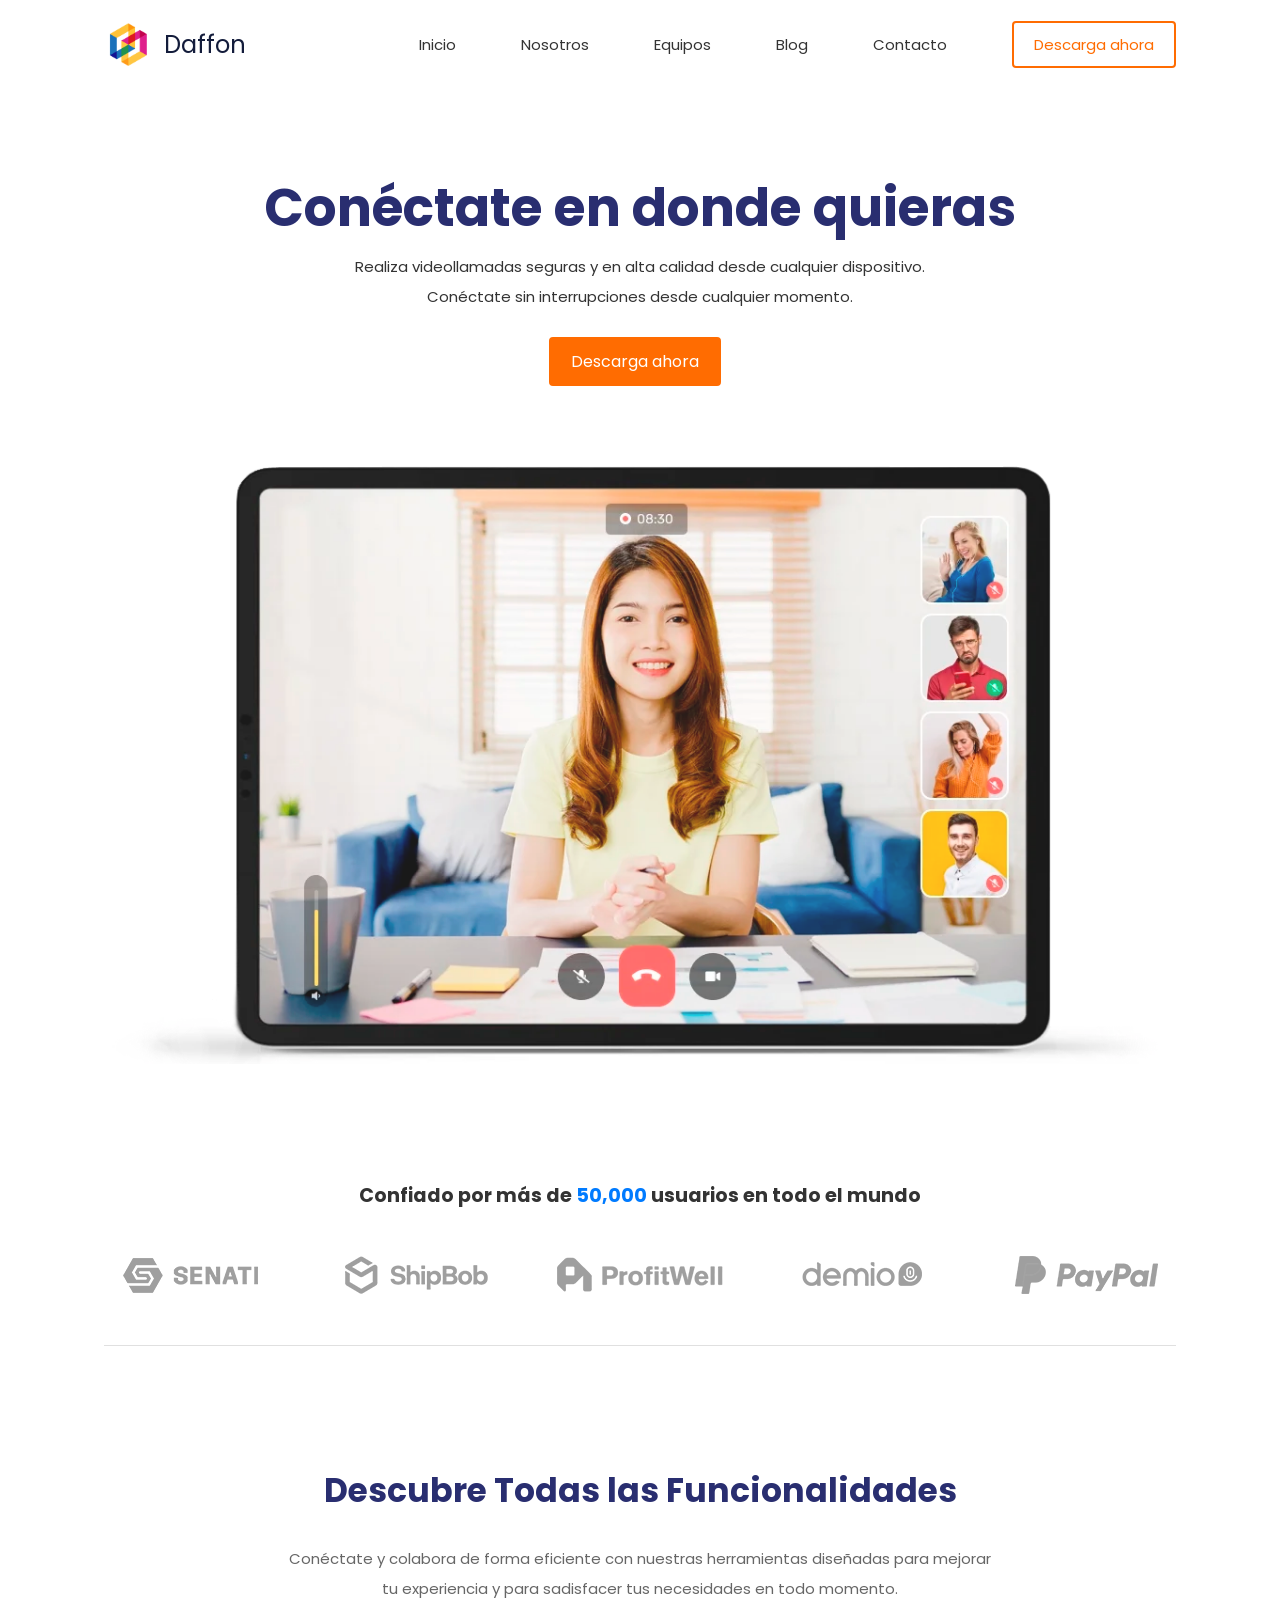
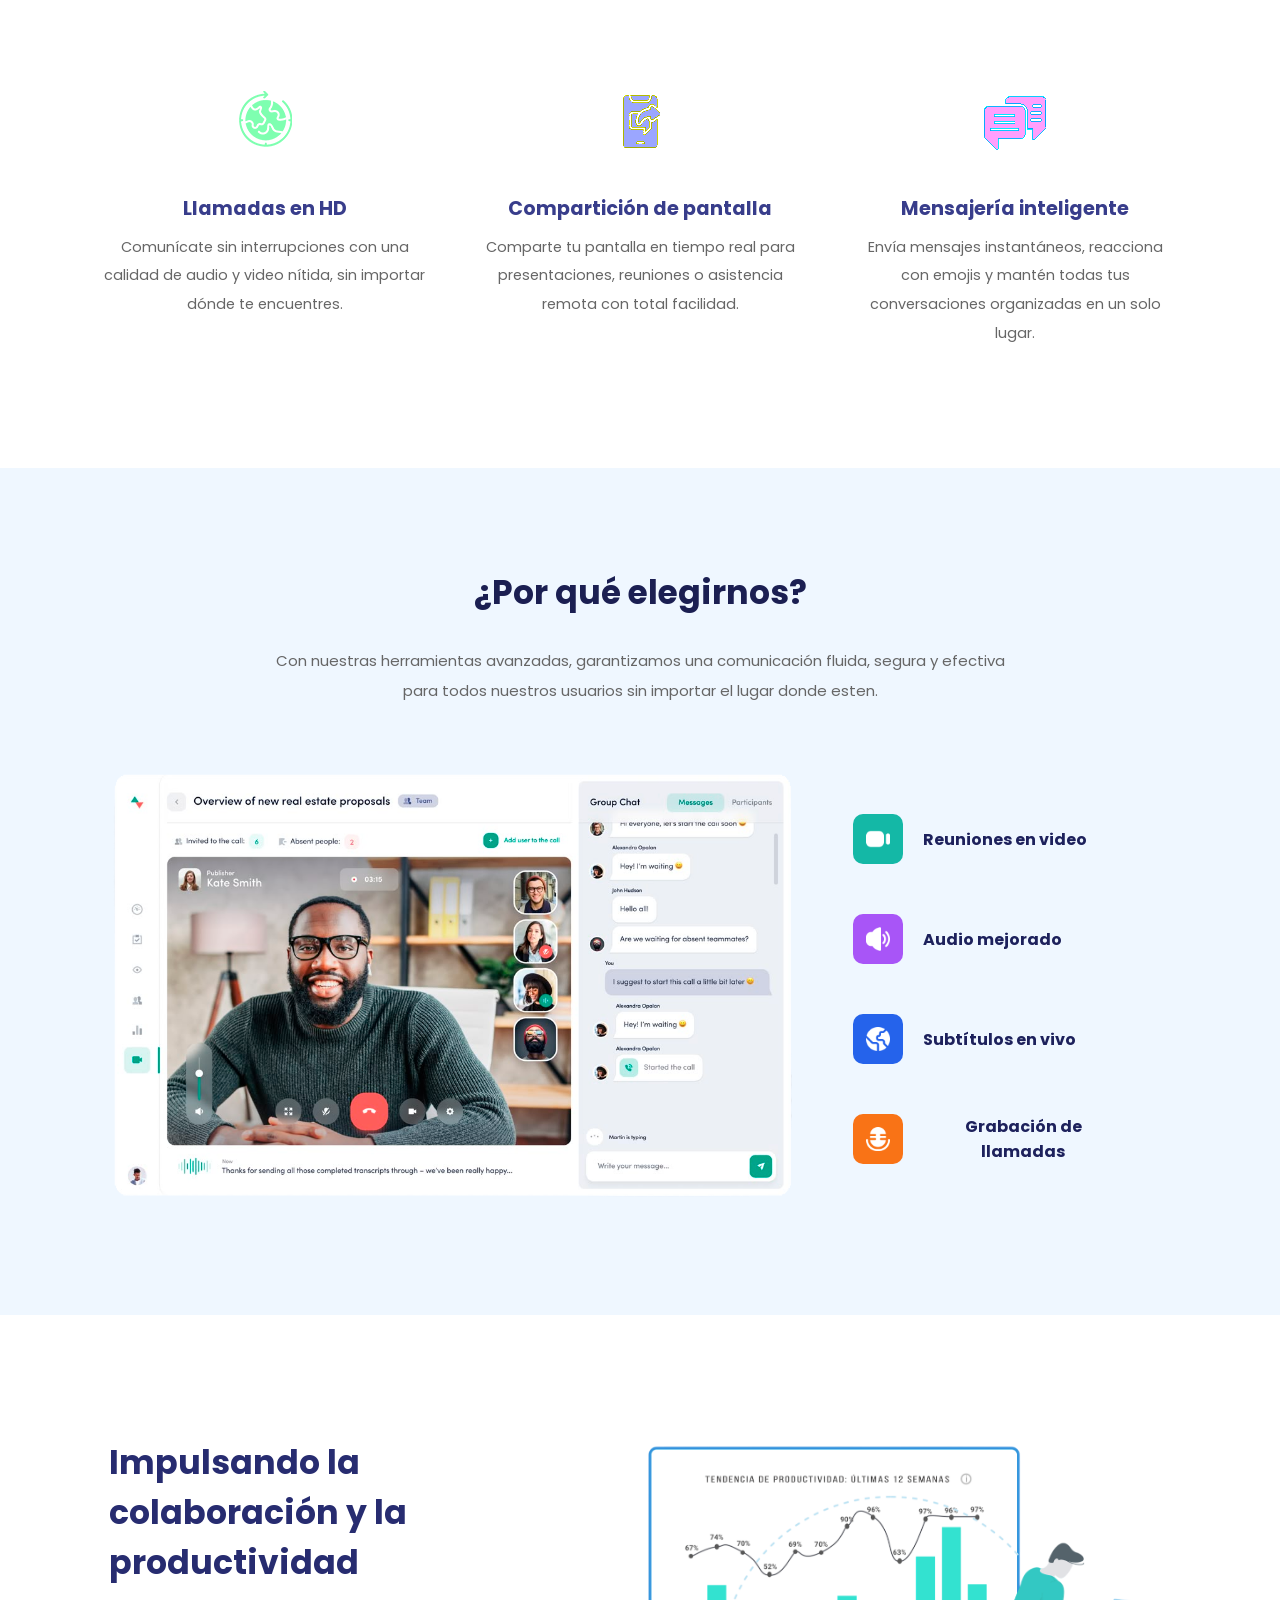
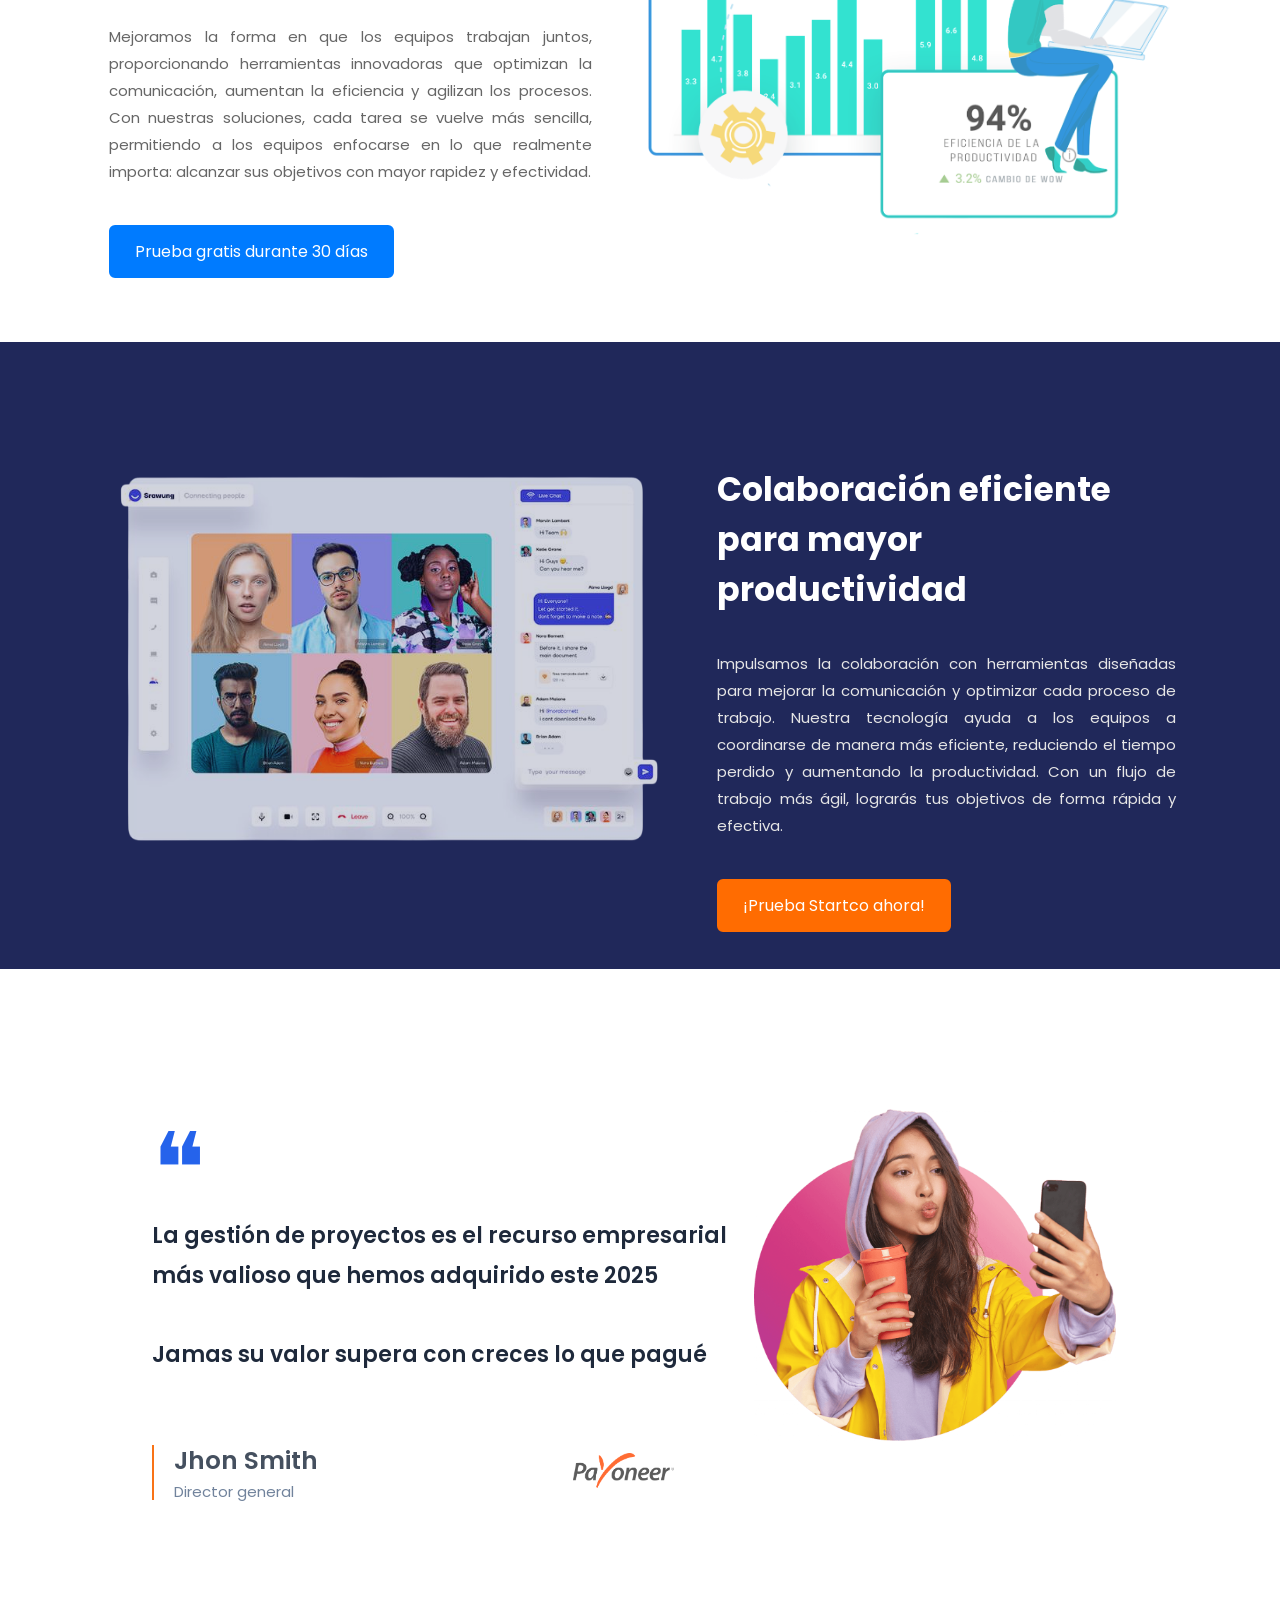
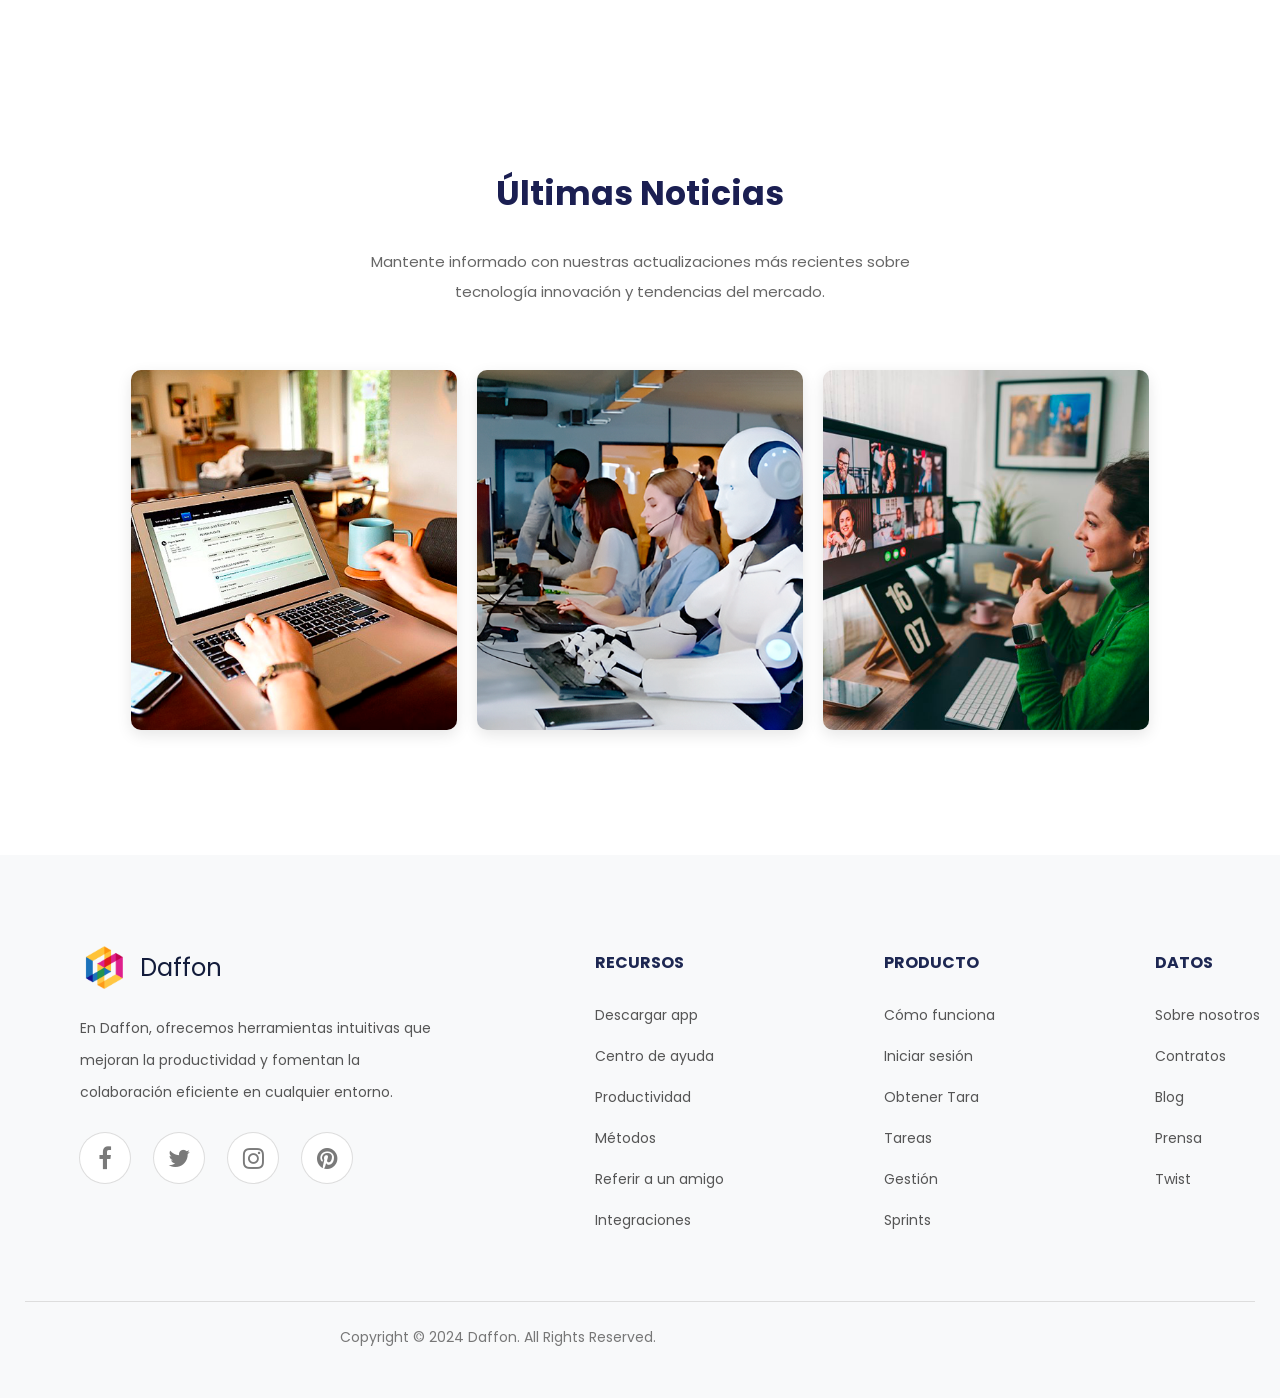
==== index.html @ cd5c3fad "feat(aos): Animacion ColaboracionYProductividad" ====
<!DOCTYPE html>
<html lang="es">
<head>
  <meta charset="UTF-8" />
  <meta name="viewport" content="width=device-width, initial-scale=1.0"/>
  <title>Daffon</title>
  <link rel="icon" type="image/png" href="img/logo.png">
  <link rel="stylesheet" href="css/style.css" />
  <link rel="preconnect" href="https://fonts.gstatic.com" />
  <link rel="stylesheet" href="https://unpkg.com/aos@2.3.1/dist/aos.css">
  <link href="https://fonts.googleapis.com/css2?family=Poppins:wght@300;400;600;700&display=swap" rel="stylesheet">
  <link rel="stylesheet" href="//netdna.bootstrapcdn.com/font-awesome/4.0.3/css/font-awesome.min.css">
</head>
<body>
  <header>
    <nav>
      <div class="logo" data-aos="zoom-in" data-aos-duration="1100" data-aos-delay="300">
        <img src="img/logo.png" alt="Logo" class="logo-img">
        Daffon
      </div>
      <div class="nav-container">
        <ul class="nav-links">
          <li data-aos="fade-up" data-aos-duration="1000" data-aos-delay="500"><a href="#">Inicio</a></li>
          <li data-aos="fade-up" data-aos-duration="1000" data-aos-delay="600"><a href="#">Nosotros</a></li>
          <li data-aos="fade-up" data-aos-duration="1000" data-aos-delay="700"><a href="#">Equipos</a></li>
          <li data-aos="fade-up" data-aos-duration="1000" data-aos-delay="800"><a href="#">Blog</a></li>
          <li data-aos="fade-up" data-aos-duration="1000" data-aos-delay="900"><a href="#">Contacto</a></li>
        </ul>
        <a href="#" class="btn-cta" data-aos="fade-left" data-aos-duration="1200" data-aos-delay="600">Descarga ahora</a>
      </div>
    </nav>
  </header>
  <section class="hero">
    <div class="hero-content">
      <h1 data-aos="fade-right" data-aos-duration="1200" data-aos-delay="1100">Conéctate en donde quieras</h1>
      <p data-aos="fade-left" data-aos-duration="1200" data-aos-delay="1200">
        Realiza videollamadas seguras y en alta calidad desde cualquier dispositivo. <br>
        Conéctate sin interrupciones desde cualquier momento.
      </p>
      <div class="hero-cta" data-aos="zoom-out" data-aos-duration="1200" data-aos-delay="1300">
        <a href="#" class="btn-primary">Descarga ahora</a>
      </div>
    </div>
    <div class="hero-image" data-aos="zoom-in" data-aos-duration="1200" data-aos-delay="1400">
      <img src="img/conferencia.png" alt="Ejemplo videoconferencia">
    </div>
    <div class="trusted-section">
      <p data-aos="fade-right" data-aos-duration="1200" data-aos-delay="100">Confiado por más de <span class="highlight">50,000</span> usuarios en todo el mundo</p>
      <div class="trusted-logos" data-aos="zoom-out" data-aos-duration="1200" data-aos-delay="300">
          <img src="img/parner4.png" alt="Senati">
          <img src="img/parner3.png" alt="ShipBob">
          <img src="img/parner1.png" alt="ProfitWell">
          <img src="img/parner2.png" alt="Demio">
          <img src="img/parner5.png" alt="PayPal">
      </div>
    </div>
  </section>
  <section class="features-section">
    <h2 data-aos="fade-down" data-aos-duration="1200" data-aos-delay="300">Descubre <strong>Todas las Funcionalidades</strong></h2>
    <p data-aos="fade-left" data-aos-duration="1200" data-aos-delay="500">Conéctate y colabora de forma eficiente con nuestras herramientas diseñadas para mejorar <br>
       tu experiencia y para sadisfacer tus necesidades en todo momento. 
    </p>
    <div class="features-container">
      <div class="feature" data-aos="zoom-out-right" data-aos-duration="1200" data-aos-delay="700">
        <img src="img/servicio3.png" alt="A">
        <h3>Llamadas en HD</h3>
        <p>Comunícate sin interrupciones con una calidad de audio y video nítida, sin importar dónde te encuentres.</p>
      </div>
      <div class="feature" data-aos="zoom-in" data-aos-duration="1200" data-aos-delay="700">
        <img src="img/servicio2.png" alt="B">
        <h3>Compartición de pantalla</h3>
        <p>Comparte tu pantalla en tiempo real para presentaciones, reuniones o asistencia remota con total facilidad.</p>
      </div>
      <div class="feature" data-aos="zoom-out-left" data-aos-duration="1200" data-aos-delay="700">
        <img src="img/servicio1.png" alt="C">
        <h3>Mensajería inteligente</h3>
        <p>Envía mensajes instantáneos, reacciona con emojis y mantén todas tus conversaciones organizadas en un solo lugar.</p>
      </div>
    </div>
  </section>
  <section class="why-choose-us10">
    <section class="why-choose-us1">
      <h2 data-aos="fade-down" data-aos-duration="1200" data-aos-delay="300">¿Por qué elegirnos?</h2>
      <p data-aos="fade-right" data-aos-duration="1200" data-aos-delay="400">Con nuestras herramientas avanzadas, garantizamos una comunicación fluida, segura y efectiva <br>
        para todos nuestros usuarios sin importar el lugar donde esten.
      </p>
      <div class="content1">
        <div class="features2">
          <div class="image-container1" data-aos="zoom-out-right" data-aos-duration="1200" data-aos-delay="500">
            <img src="img/fotito.png" alt="Videollamada en curso">
          </div>
        </div>
        <div class="features1">
          <div class="feature1" onclick="toggleFeature(this)" data-aos="fade-left" data-aos-duration="1200" data-aos-delay="600">
            <div class="titulo">
              <div class="icon1" style="background-color: #14b8a6;">
                <img src="img/video-camara-alt.png" alt="Reuniones en video">
              </div>
              <h3>Reuniones en video</h3>
            </div>
            <div class="parrafo">
              <p class="hidden">Realiza videollamadas en alta calidad con estabilidad y seguridad garantizadas.</p>
            </div>
          </div>
          <div class="feature1" onclick="toggleFeature(this)" data-aos="fade-left" data-aos-duration="1200" data-aos-delay="700">
            <div class="titulo">
              <div class="icon1" style="background-color: #a855f7;">
                <img src="img/volumen.png" alt="Reuniones en video">
              </div>
              <h3>Audio mejorado</h3>
            </div>
            <div class="parrafo">
              <p class="hidden">Disfruta de un sonido nítido y sin nada de interrupciones en todas tus llamadas.</p>
            </div>
          </div>
          <div class="feature1" onclick="toggleFeature(this)" data-aos="fade-left" data-aos-duration="1200" data-aos-delay="800">
            <div class="titulo">
              <div class="icon1" style="background-color: #2563eb;">
                <img src="img/mundo.png" alt="Reuniones en video">
              </div>
              <h3>Subtítulos en vivo</h3>
            </div>
            <div class="parrafo">
              <p class="hidden">Sigue cada conversación con transcripción automática en tiempo real.</p>
            </div>
          </div>
          <div class="feature1" onclick="toggleFeature(this)" data-aos="fade-left" data-aos-duration="1200" data-aos-delay="900">
            <div class="titulo">
              <div class="icon1" style="background-color: #f97316;">
                <img src="img/microfono.png" alt="Reuniones en video">
              </div>
              <h3>Grabación de llamadas</h3>
            </div>
            <div class="parrafo">
              <p class="hidden">Guarda y revisa tus reuniones cuando lo necesites, con acceso seguro.</p>
            </div>
          </div>
        </div>
      </div>
    </section>
  </section>
  <section class="productivity-section2">
    <div class="text-content2">
        <h2 data-aos="fade-down" data-aos-duration="1200" data-aos-delay="300">Impulsando la colaboración y la productividad</h2>
        <p data-aos="fade-right" data-aos-duration="1200" data-aos-delay="450">
          Mejoramos la forma en que los equipos trabajan juntos, proporcionando herramientas innovadoras que optimizan la comunicación, aumentan la eficiencia y agilizan los procesos. Con nuestras soluciones, cada tarea se vuelve más sencilla, permitiendo a los equipos enfocarse en lo que realmente importa: alcanzar sus objetivos con mayor rapidez y efectividad.
        </p>
        <button class="cta-button2" data-aos="zoom-in" data-aos-duration="1200" data-aos-delay="600">Prueba gratis durante 30 días</button>
    </div>
    <div class="image-content2" data-aos="zoom-out-left" data-aos-duration="1200" data-aos-delay="750">
        <img src="img/estadisticas.png" alt="Productivity Growth Chart">
    </div>
  </section>
  <section class="productivity-section30">
    <section class="productivity-section3">
      <div class="image-content3">
        <img src="img/equipo.png" alt="Productivity Growth Chart">
      </div>

      <div class="text-content3">
          <h2>Colaboración eficiente para mayor productividad</h2>
          <p>
            Impulsamos la colaboración con herramientas diseñadas para mejorar la comunicación y optimizar cada proceso de trabajo. Nuestra tecnología ayuda a los equipos a coordinarse de manera más eficiente, reduciendo el tiempo perdido y aumentando la productividad. Con un flujo de trabajo más ágil, lograrás tus objetivos de forma rápida y efectiva.
          </p>
          <button class="cta-button3"> ¡Prueba Startco ahora! </button>
      </div>
    </section>
  </section>
  <section class="testimonial">
    <div class="testimonial-content">
        <div class="quote">
            <span class="quote-icon">❝</span>
            <p>
              La gestión de proyectos es el recurso empresarial más valioso que hemos adquirido este 2025 <br> <br>
              Jamas su valor supera con creces lo que pagué
            </p>
        </div>
        <div class="testimonial-info">
            <div class="author">
                <h4>Jhon Smith</h4>
                <p>Director general</p>
            </div>
            <div class="company-logo">
                <img src="img/payoneer.png" alt="Payoneer Logo">
            </div>
        </div>
    </div>
    <div class="testimonial-image">
        <div class="image-container4">
            <img src="img/camara.png" alt="Testimonial">
        </div>
    </div>
  </section>
  <section class="news-section">
    <h2 class="news-title">Últimas Noticias</h2>
    <p class="news-description">
        Mantente informado con nuestras actualizaciones más recientes sobre <br>
        tecnología innovación y tendencias del mercado.
    </p>

    <div class="news-container">
        <div class="news-card">
            <img src="img/carta1.png" alt="Noticia 1" class="news-image">
            <div class="news-content">
                <h3>Actualización en la Experiencia de Página de Google</h3>
                <div class="news-meta">
                    <img src="img/perfil2.png" alt="Usuario" class="news-icon">
                    <span class="news-author">Cody Fisher</span>
                    <img src="img/calendario.png" alt="Usuario" class="news-icon2">
                    <span class="news-date">30/08/21</span>
                </div>
                <p>Este es el primer generador de texto en Internet. Utiliza un diccionario de más de 200 palabras en latín...</p>
                <a href="#" class="news-link">Leer más <span>→</span></a>
            </div>
        </div>

        <div class="news-card">
            <img src="img/carta2.png" alt="Noticia 2" class="news-image">
            <div class="news-content">
                <h3>Inteligencia Artificial es el Futuro del Trabajo</h3>
                <div class="news-meta">
                    <img src="img/perfil3.png" alt="Usuario" class="news-icon">
                    <span class="news-author">Ana Torres</span>
                    <img src="img/calendario.png" alt="Usuario" class="news-icon2">
                    <span class="news-date">12/09/21</span>
                </div>
                <p>Descubre cómo la IA está transformando los procesos laborales, optimizando tareas y aumentando la productividad...</p>
                <a href="#" class="news-link">Leer más <span>→</span></a>
            </div>
        </div>

        <div class="news-card">
            <img src="img/carta3.png" alt="Noticia 3" class="news-image">
            <div class="news-content">
                <h3>El Auge del Trabajo Remoto en pleno año 2025</h3>
                <div class="news-meta">
                    <img src="img/perfil1.png" alt="Usuario" class="news-icon">
                    <span class="news-author">Luis Méndez</span>
                    <img src="img/calendario.png" alt="Usuario" class="news-icon2">
                    <span class="news-date">05/10/21</span>
                </div>
                <p>El teletrabajo ha cambiado la forma en que las empresas operan. Conoce los retos y beneficios de esta nueva era digital...</p>
                <a href="#" class="news-link">Leer más <span>→</span></a>
            </div>
        </div>
    </div>
  </section>
  <footer class="footer">
      <div class="footer-container">
          <div class="footer-brand">
              <div class="footer-logo">
                  <img src="img/logo.png" alt="Logo Icono">
                  <span>Daffon</span>
              </div>
              <p>En Daffon, ofrecemos herramientas intuitivas que mejoran la productividad y fomentan la colaboración eficiente en cualquier entorno.</p>
              <div class="footer-socials">
                <ul class="icon-effect icon-effect-1a">
                  <li><a href="#" class="icon"><i class="fa fa-facebook"></i></a></li>
                  <li><a href="#" class="icon"><i class="fa fa-twitter"></i></a></li>
                  <li><a href="#" class="icon"><i class="fa fa-instagram"></i></a></li>
                  <li><a href="#" class="icon"><i class="fa fa-pinterest"></i></a></li>
                </ul>  
              </div>
          </div>
          <div class="footer-links">
              <div class="footer-column">
                  <h3>RECURSOS</h3>
                  <a href="#">Descargar app</a>
                  <a href="#">Centro de ayuda</a>
                  <a href="#">Productividad</a>
                  <a href="#">Métodos</a>
                  <a href="#">Referir a un amigo</a>
                  <a href="#">Integraciones</a>
              </div>
              <div class="footer-column">
                  <h3>PRODUCTO</h3>
                  <a href="#">Cómo funciona</a>
                  <a href="#">Iniciar sesión</a>
                  <a href="#">Obtener Tara</a>
                  <a href="#">Tareas</a>
                  <a href="#">Gestión</a>
                  <a href="#">Sprints</a>
              </div>
              <div class="footer-column">
                  <h3>DATOS</h3>
                  <a href="#">Sobre nosotros</a>
                  <a href="#">Contratos</a>
                  <a href="#">Blog</a>
                  <a href="#">Prensa</a>
                  <a href="#">Twist</a>
              </div>
          </div>
      </div>
      <hr class="footer-divider">
      <p class="footer-copyright">Copyright © 2024 Daffon. All Rights Reserved.</p>
  </footer>
  <script>
    document.addEventListener("DOMContentLoaded", function () {
        const features = document.querySelectorAll(".feature1");

        features.forEach(feature => {
            feature.addEventListener("click", function () {
                toggleFeature(this, features);
            });
        });
    });

    function toggleFeature(element, allFeatures) {
        let isActive = element.classList.contains("active");

        // Cierra todas las demás características antes de abrir una nueva
        allFeatures.forEach(f => f.classList.remove("active"));

        if (!isActive) {
            element.classList.add("active");
        }
    }
  </script>
  <script src="https://unpkg.com/aos@2.3.1/dist/aos.js"></script>
  <script>
    AOS.init();
  </script>
</body>
</html>
---- css/style.css ----
* {
    margin: 0;
    padding: 0;
    box-sizing: border-box;
    font-family: 'Poppins', sans-serif; 
  }
  body {
    color: #333;
    background-color: #fff;
  }
  header {
    background-color: #ffffff;
    padding: 20px 40px;
    max-width: 1300px; 
    width: 90%; 
    margin: 0 auto;
  }
  nav {
    display: flex;
    align-items: center;
    justify-content: space-between;
  }
  .nav-container {
    display: flex;
    align-items: center;
    gap: 55px; 
  }
  .logo {
    display: flex;
    align-items: center; 
    gap: 10px;
    font-size: 1.5rem;
    color: #131c3b; 
  }
  .logo-img {
      width: 50px; 
      height: auto; 
  }
  .nav-links {
    list-style: none;
    display: flex;
    gap: 55px;
    font-size: 15px;
  }
  .nav-links li a {
    text-decoration: none;
    color: #333;
    transition: color 0.3s ease;
  }
  .nav-links li a:hover {
    color: #007bff;
  }
  .btn-cta {
    font-size: 15px;
    padding: 10px 20px;
    text-decoration: none;
    border-radius: 4px;
    background-color: #fff;
    color: #ff6c01;
    border: 2px solid #ff6c01;
    transition: background-color 0.3s ease;
  }
  .btn-cta:hover {
    background-color: #ff6c01;
    color: #fff;
  }
  .hero {
    flex-direction: column;
    align-items: center;

    display: flex;
    text-align: center;
    justify-content: space-between;
    padding: 60px 40px;
    max-width: 1300px; 
    width: 90%; 
    margin: 0 auto;

    gap: 80px;
  }
  .hero-content {
    max-width: 100%;
    padding-top: 20px;
  }
  .hero-content h1 {
    font-size: 52px;
    margin-bottom: 20px;
    color: #292e70;
  }
  .hero-content p {
    font-size: 15px;
    margin-bottom: 20px;
    line-height: 2;
    margin-top: -15px;
  }
  .hero-cta .btn-primary {
    display: inline-block;
    padding: 10px 20px;
    border-radius: 4px;
    text-decoration: none;
    margin-right: 10px;
    font-size: 16px;
    transition: background-color 0.3s ease;
  }
  .btn-primary {
    background-color: #ff6c01;
    color: #fff;
    border: 2px solid #ff6c01;
    margin-top: 5px;
  }
  .btn-primary:hover {
    background-color: #ffffff;
    color: #ff6c01;
  }
  .hero-image img {
    max-width: 100%;
    height: auto;
    border-radius: 8px;
    opacity: 0.9;
    transition: transform 0.2s ease, opacity 0.3s ease;
  }
  .hero-image img:hover{
    transform: scale(1.005);
    opacity: 1;
  }
  .trusted-section {
    width: 100%;
    text-align: center;
    margin-top: 30px;
    padding-bottom: 20px; 
    border-bottom: 1px solid #e0e0e0; 
  }
  .trusted-section p {
      font-size: 1.2rem;
      font-weight: bold;
      color: #333;
  }
  .trusted-section .highlight {
      color: #007bff;
      font-weight: bold;
  }
  .trusted-logos {
      display: flex;
      justify-content: space-between;
      flex-wrap: wrap;
      align-items: center;
      margin-top: 15px;
  }
  .trusted-logos img {
      max-height: 100px; 
      width: auto;
      opacity: 0.5;
      transition: opacity 0.3s ease, transform 0.2s ease;
  }
  .trusted-logos img:hover {
      opacity: 1;
      transform: scale(1.1);
  }
  .features-section {
      text-align: center;
      padding: 60px 40px;
      max-width: 1300px; 
      width: 90%; 
      margin: 0 auto;

      flex-direction: column;
      align-items: center;

      display: flex;
      text-align: center;
      justify-content: space-between;

      gap: 28px;
  }
  .features-section h2 {
      font-size: 33px;
      color: #292e70;
  }
  .features-section p {
      font-size: 15px;
      color: #666;
      margin-bottom: 30px;
      line-height: 2;
  }
  .features-container {
      display: flex;
      margin-top: 10px;
      justify-content: space-between;
      gap: auto;
      margin-bottom: 30px;
  }
  .feature {
      flex: 1;
      max-width: 30%;
      text-align: center;
      transition: transform 0.3s ease;
  }
  .feature img {
      max-width: 100%;
      opacity: 0.5;
      transition: opacity 0.3s ease, transform 0.3s ease;
  }
  .feature h3 {
      font-size: 1.2rem;
      color: #383d8b;
      margin-top: 15px;
  }
  .feature p {
      font-size: 0.9rem;
      color: #666;
      padding-top: 10px;
  }
  .feature:hover {
      transform: translateY(-5px);
  }
  .feature:hover img {
      opacity: 0.8;
      transform: scale(1.1);
  }
  .why-choose-us10{
    width: 100%;
    height: auto;
    background-color: #eff7ff;
  }
  .why-choose-us1 {
    text-align: center;
    padding: 60px 40px;
    max-width: 1300px; 
    width: 90%; 
    margin: 0 auto;

    flex-direction: column;
    align-items: center;

    display: flex;
    text-align: center;
    justify-content: space-between;

    gap: 28px;
    background-color: #eff7ff;
  }
  .why-choose-us1 h2 {
    font-size: 33px;
    color: #1b1f52;
    margin-top: 40px;
  }
  .why-choose-us1 p {
    font-size: 15px;
    color: #666;
    margin-bottom: 30px;
    line-height: 2;
  }
  .content1 {
    width: 100%;
    justify-content: space-between;
    display: flex;
    margin-bottom: 40px;
  }
  .features1 {
    width: 35%;
    display: flex;
    flex-direction: column;
    gap: 20px;
    align-items: center;
    justify-content: center;
  }
  .features2 {
    width: 65%;
    display: flex;
  }
  .feature1 {
    width: 80%;
    display: flex;
    flex-direction: column;  
    align-items: flex-start; 
    gap: 8px;
    padding: 15px;
    border-radius: 10px;
    cursor: pointer;
    transition: all 0.3s ease;
  }
  .titulo {
    display: flex;
    align-items: center; 
    gap: 20px; 
  }
  .parrafo {
    display: none; 
    color: #666;
    margin-top: 10px;
  }
  .feature1.active .parrafo {
    display: block; 
  }
  .feature1.active {
    background: #fff;
    box-shadow: 0 2px 10px rgba(0, 0, 0, 0.1);
  }
  .feature1:hover {
    transform: scale(1.02);
    box-shadow: 0 2px 10px rgba(0, 0, 0, 0.1);
    background: #fff;
  }
  .icon1 {
    width: 50px;
    height: 50px;
    display: flex;
    align-items: center;
    justify-content: center;
    border-radius: 10px;
  }
  .icon1 img {
    width: 24px;
    height: 24px;
  }
  .feature1 h3 {
    font-size: 16px;
    color: #1d215c;
    margin: 0;
  }
  .feature1 p {
    display: none;
    font-size: 14px;
    text-align:left;
    color: #666;
    padding-left: 5px;
  }
  .feature1.active p {
    display: block;
  }
  .image-container1 {
    max-width: 100%;
  }
  .image-container1 img {
    width: 100%;
    border-radius: 10px;
    transition: transform 0.2s ease, opacity 0.3s ease;
  }
  .image-container1 img:hover{
    transform: scale(1.005);
    opacity: 1;
  }
  .productivity-section2 {
    padding: 100px 40px;
    max-width: 1300px; 
    width: 90%; 
    margin: 0 auto;

    display: flex;
    
    justify-content: center;
    align-items: center;

    gap: 50px;
    padding-top: 120px;
  }
  .text-content2 {
    max-width: 45%;
    max-height: 400px; 
  }
  .text-content2 h2 {
    font-size: 33px;
    color: #272c70;
  }
  .text-content2 p {
    padding-top: 15px;
    font-size: 15px;
    color: #666;
    line-height: 1.8;
    margin: 20px 0;
    text-align: justify;
  }
  .cta-button2 {
    background-color: #007bff;
    padding: 12px 24px;
    font-size: 16px;
    border-radius: 6px;
    cursor: pointer;
    transition: background-color 0.3s ease, color 0.3s ease;

    color: #fff;
    border: 2px solid #007bff;

    margin-top: 20px;
  }
  .cta-button2:hover {
    background-color: #ffffff;
    color: #007bff;
  }
  .image-content2 {
    max-width: 55%;
    flex-direction: column;
    align-items: center;
  }
  .image-content2 img {
    max-height: 400px; 
    width: auto;
    opacity: 0.8;
    transition: opacity 0.3s ease, transform 0.2s ease;
  }
  .image-content2 img:hover {
    opacity: 1;
    transform: scale(1.01);
  }
  .productivity-section30 {
    width: 100%;
    height: auto;
    background-color: #20285a;
  }
  .productivity-section3 {
    padding: 100px 40px;
    max-width: 1300px; 
    width: 90%; 
    margin: 0 auto;
    display: flex;
    justify-content: center;
    align-items: center;
    background-color: #20285a;
    gap: 50px;
    padding-top: 120px;
  }
  .text-content3 {
    max-width: 45%;
    max-height: 400px; 
  }
  .text-content3 h2 {
    font-size: 33px;
    color: #fff;
  }
  .text-content3 p {
    padding-top: 15px;
    font-size: 15px;
    color: #e6e6e6;
    line-height: 1.8;
    margin: 20px 0;
    text-align: justify;
  }
  .cta-button3 {
    background-color: #ff6c01;
    padding: 12px 24px;
    font-size: 16px;
    border-radius: 6px;
    cursor: pointer;
    transition: background-color 0.3s ease, color 0.3s ease;

    color: #fff;
    border: 2px solid #ff6c01;

    margin-top: 20px;
  }
  .cta-button3:hover {
    background-color: #20285a;
    color: #ff6c01;
  }
  .image-content3 {
    max-width: 55%;
    flex-direction: column;
    align-items: center;
  }
  .image-content3 img {
    max-height: 400px; 
    width: auto;
    opacity: 0.8;
    transition: opacity 0.3s ease, transform 0.2s ease;
  }
  .image-content3 img:hover {
    opacity: 1;
    transform: scale(1.01);
  }
  .testimonial {
    padding: 100px 40px;
    max-width: 1300px; 
    width: 90%; 
    margin: 0 auto;

    display: flex;
    
    justify-content: center;
    align-items: center;
  }
  .testimonial-content {
    flex: 1;
    display: flex;
    flex-direction: column;
    gap: 20px;


    width: 55%;
    height: 450px;

    padding-left: 48px;
  }
  .quote {
    font-size: 22px;
    color: #1e293b;
    width: 600px;
    text-align: left;
    line-height: 1.8;
    font-weight: 600;


    margin-top: 75px;
  }
  .quote-icon {
    font-size: 100px;
    color: #2563eb;
    line-height: 0;
    font-weight: 100;
  }
  .testimonial-info {
    display: flex;
    align-items: center;
    gap: 20px;
    border-left: 2px solid #f97316;
    padding: 10px 20px;

    height: 55px;

    justify-content: space-between;
    margin-top: 50px;

  }
  .author h4 {
    margin: 0;
    font-size: 25px;
    color: #45505f;
    font-weight: 600;
  }
  .author p {
    margin: 0;
    font-size: 15px;
    color: #71839c;
  }
  .company-logo img {
    margin-top: 4px;
    height: 35px;
    opacity: 0.8;
    transition: opacity 0.3s ease, transform 0.2s ease;
  }
  .company-logo img:hover {
    opacity: 1;
    transform: scale(1.01);
  }
  .testimonial-image {
    width: 50%;
    justify-content: center;
    align-items: center;

    height: 500px;
  }
  .image-container4 {
    max-width: 75%;
    margin: 0 auto;

    margin-top: 40px;

  }
  .image-container4 img {
    width: 100%;
    height: auto;
    opacity: 0.9;
    transition: opacity 0.3s ease, transform 0.2s ease;
  }
  .image-container4 img:hover {
    opacity: 1;
    transform: scale(1.01);
  }
  .news-section {
    text-align: center;
    padding: 60px 40px;
    max-width: 1300px; 
    width: 90%; 
    margin: 0 auto;

    flex-direction: column;
    align-items: center;

    display: flex;
    text-align: center;
    justify-content: space-between;

    gap: 28px;
  }
  .news-title {
    font-size: 33px;
    color: #1b1f52;
    margin-top: 40px;
  }
  .news-description {
    font-size: 15px;
    color: #666;
    margin-bottom: 30px;
    line-height: 2;
  }
  .news-container {
    display: flex;
    width: 95%;
    justify-content: space-between;
    gap: 20px;
    margin-bottom: 65px;
    margin-top: 5px;
  }
  .news-card {
    width: 350px;
    height: 360px;
    position: relative;
    overflow: hidden;
    border-radius: 10px;
    box-shadow: 0 5px 15px rgba(0, 0, 0, 0.1);
    cursor: pointer;
    text-align: left;
  }
  .news-image {
    width: 100%;
    height: 100%;
    object-fit: cover;
    transition: opacity 0.3s ease-in-out;
  }
  .news-content {
    position: absolute;
    top: 0;
    left: 0;
    width: 100%;
    height: 100%;
    background-color: #2563eb;
    color: white;
    padding: 20px;
    display: flex;
    flex-direction: column;
    justify-content: center;
    opacity: 0;
    transition: opacity 0.3s ease-in-out;
    gap: 20px;
  }
  .news-card:hover .news-image {
    opacity: 0;
  }
  .news-card:hover .news-content {
    opacity: 1;
  }
  .news-content h3 {
    font-size: 1.2em;
    margin-bottom: 10px;
  }
  .news-meta {
    display: flex;
    align-items: center;
    gap: 10px;
    font-size: 0.9em;
    margin-bottom: 10px;
  }
  .news-icon {
    width: 20px;
    height: 20px;
    border-radius: 50%;
  }
  .news-icon2 {
    margin-left: 70px;
    width: 20px;
    height: 20px;
  }
  .news-author {
    font-weight: bold;
  }
  .news-date {
    color: #e2e8f0;
    font-weight: bold;
  }
  .news-content p {
    font-size: 0.9em;
    margin-bottom: 15px;
  }
  .news-link {
    color: white;
    font-weight: bold;
    text-decoration: none;
    display: flex;
    align-items: center;
    gap: 10px;
  }
  .news-link span {
    font-size: 1.2em;
    transition: transform 0.2s;
  }
  .news-link:hover span {
    transform: translateX(5px);
  }
  .footer {
    background-color: #f8f9fa;
    padding: 50px 20px;
    width: 100%;
    margin: 0 auto;
  }
  .footer-container {
    display: flex;
    justify-content: space-between;
    flex-wrap: wrap;
    width: 1300px;
    margin: 0 auto;
    padding: 45px 60px;
  }
  .footer-logo {
    display: flex;
    align-items: center;
    gap: 10px;
    font-size: 1.5rem;
    color: #131c3b; 
    margin-bottom: 20px;
    margin-top: -7px;
  }
  .footer-logo img {
    width: 50px; 
    height: auto; 
  }
  .footer-brand {
    width: 30%;
    text-align: left;
  }
  .footer-brand p {
    font-size: 14px;
    color: #555;
    margin: 15px 0;
    line-height: 2.3;
  }
  .footer-socials a {
    margin-right: 10px;
    margin-top: 10px;
  }
  .footer-socials img {
    width: 24px;
    height: 24px;
    transition: opacity 0.3s;
  }
  .footer-socials img:hover {
    opacity: 0.7;
  }
  .footer-links {
    display: flex;
    width: 70%;
    gap: 160px;
    text-align: left;
    justify-content: right;
  
  }
  .footer-column {
    display: flex;
    flex-direction: column;
  }
  .footer-column h3 {
    font-size: 16px;
    font-weight: bold;
    margin-bottom: 15px;
    color: #1d2752;
  }
  .footer-column a {
    font-size: 14px;
    color: #555;
    text-decoration: none;
    margin-bottom: 5px;
    transition: color 0.3s;
    margin-top: 15px;
  }
  .footer-column a:hover {
    color: #2563eb;
  }
  .footer-divider {
    margin: 0 auto;
    margin-top: 20px;
    border: none;
    border-top: 1px solid #ddd;
    width: 1230px;
  }
  .footer-copyright {
    margin-top: 25px;
    font-size: 14px;
    text-align: left;
    color: #777;
    margin-left: 320px;
  }
  .transition-animation {
    -webkit-transition: all 0.5s;
    -moz-transition: all 0.5s;
    -ms-transition: all 0.5s;
    -o-transition: all 0.5s;
    transition: all 0.5s;
  }
  ul {
    list-style: none;
  }
  ul > li {
    display: inline;
    margin-right: 10px;
  }
  .icon {
    display: inline-block;
    position: relative;
    z-index: 1;
    width: 50px;
    height: 50px;
    border-radius: 50%;
    font-size: 24px;
    color: #7a7a7a;
    line-height: 52px;
    text-align: center;
    background-color: #ffffff;
    box-shadow: 0 0 0 1px #dddddd;
  }
  .icon:after {
    position: absolute;
    width: 100%;
    height: 100%;
    border-radius: 50%;
    content: '';
    box-sizing: content-box;
  }
  .icon-effect .icon {
    -webkit-transition: all 0.5s;
    -moz-transition: all 0.5s;
    -ms-transition: all 0.5s;
    -o-transition: all 0.5s;
    transition: all 0.5s;
  }
  .icon-effect .icon:after {
    top: -7px;
    left: -7px;
    padding: 7px;
    -webkit-transition: all 0.5s;
    -moz-transition: all 0.5s;
    -ms-transition: all 0.5s;
    -o-transition: all 0.5s;
    transition: all 0.5s;
    -webkit-transform: scale(0.8);
    -moz-transform: scale(0.8);
    -ms-transform: scale(0.8);
    -o-transform: scale(0.8);
    transform: scale(0.8);
    opacity: 0;
  }
  .icon-effect-1a .icon:hover {
    box-shadow: 0 0 0 1px #7794ff;
    background-color: #131c3b;
    color: #ffffff;
  }
  .icon-effect-1a .icon:hover:after {
    -webkit-transform: scale(1);
    -moz-transform: scale(1);
    -ms-transform: scale(1);
    -o-transform: scale(1);
    transform: scale(1);
    opacity: 1;
  }
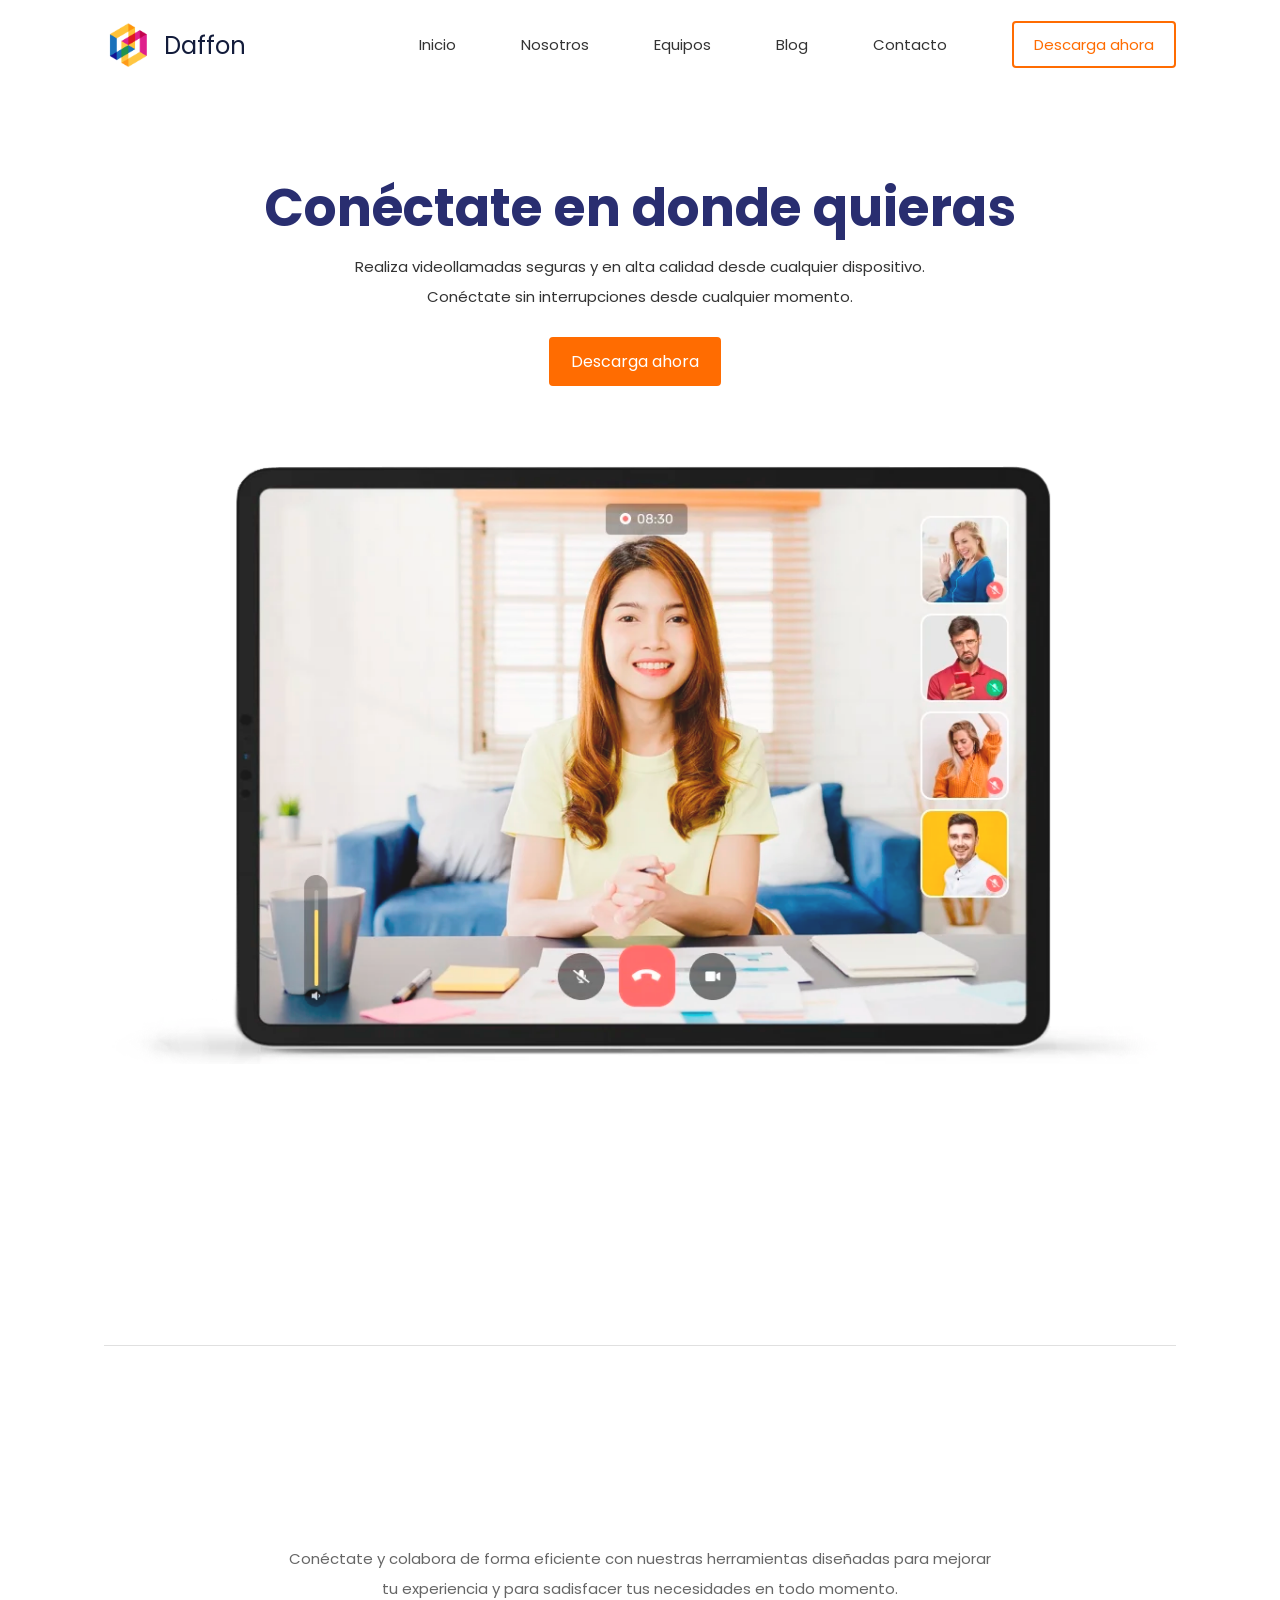
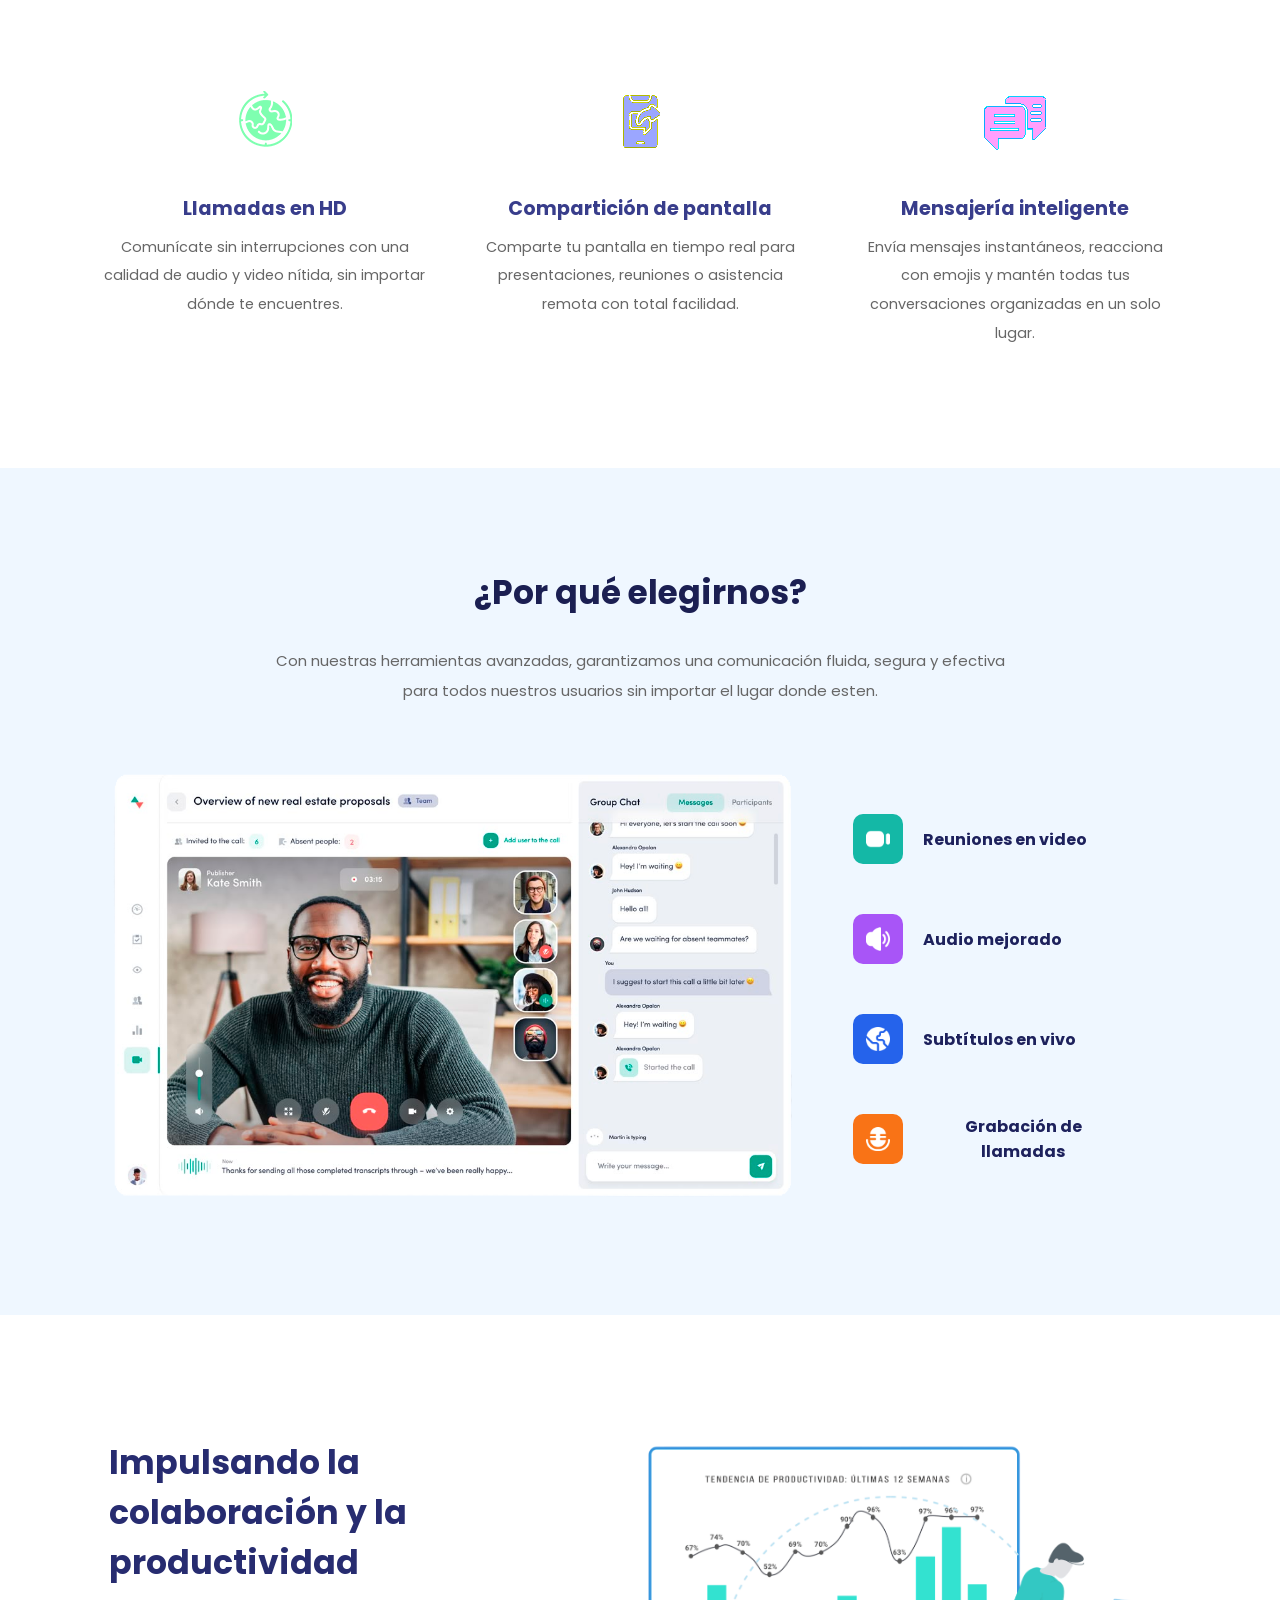
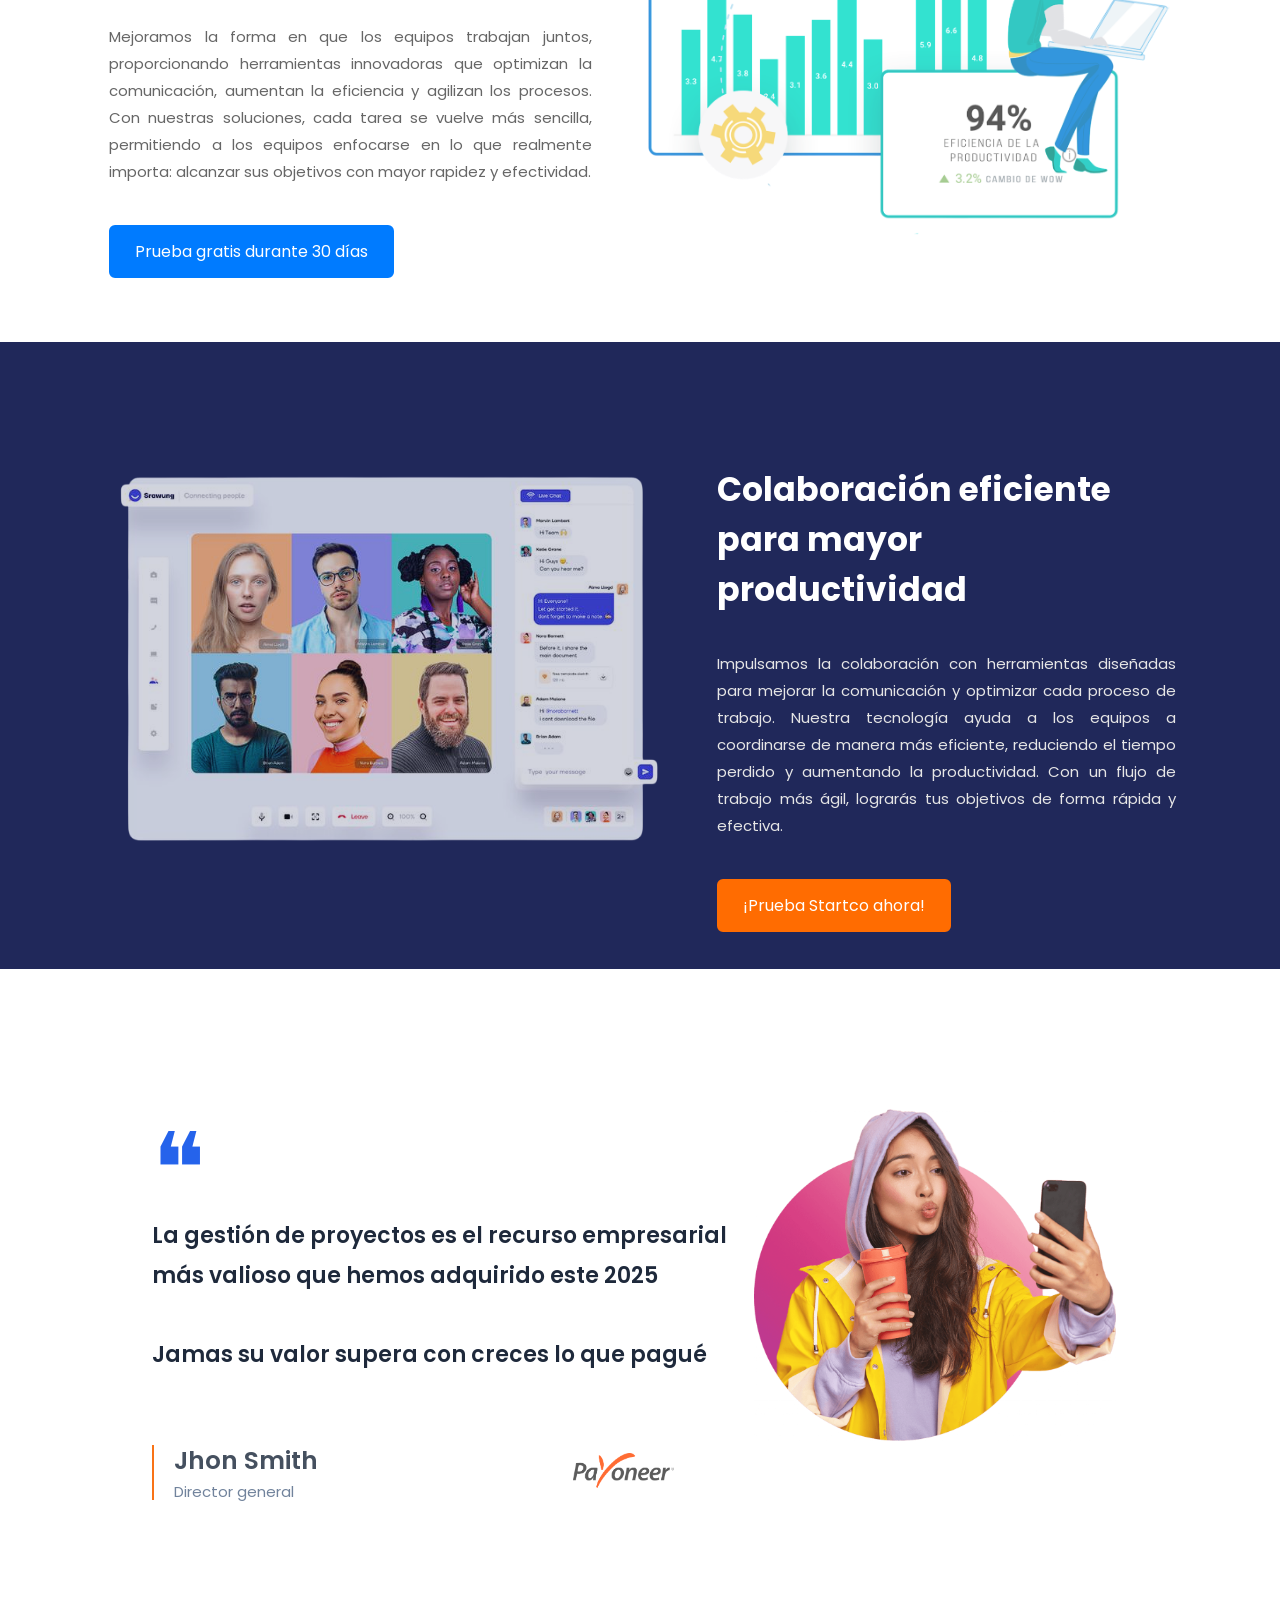
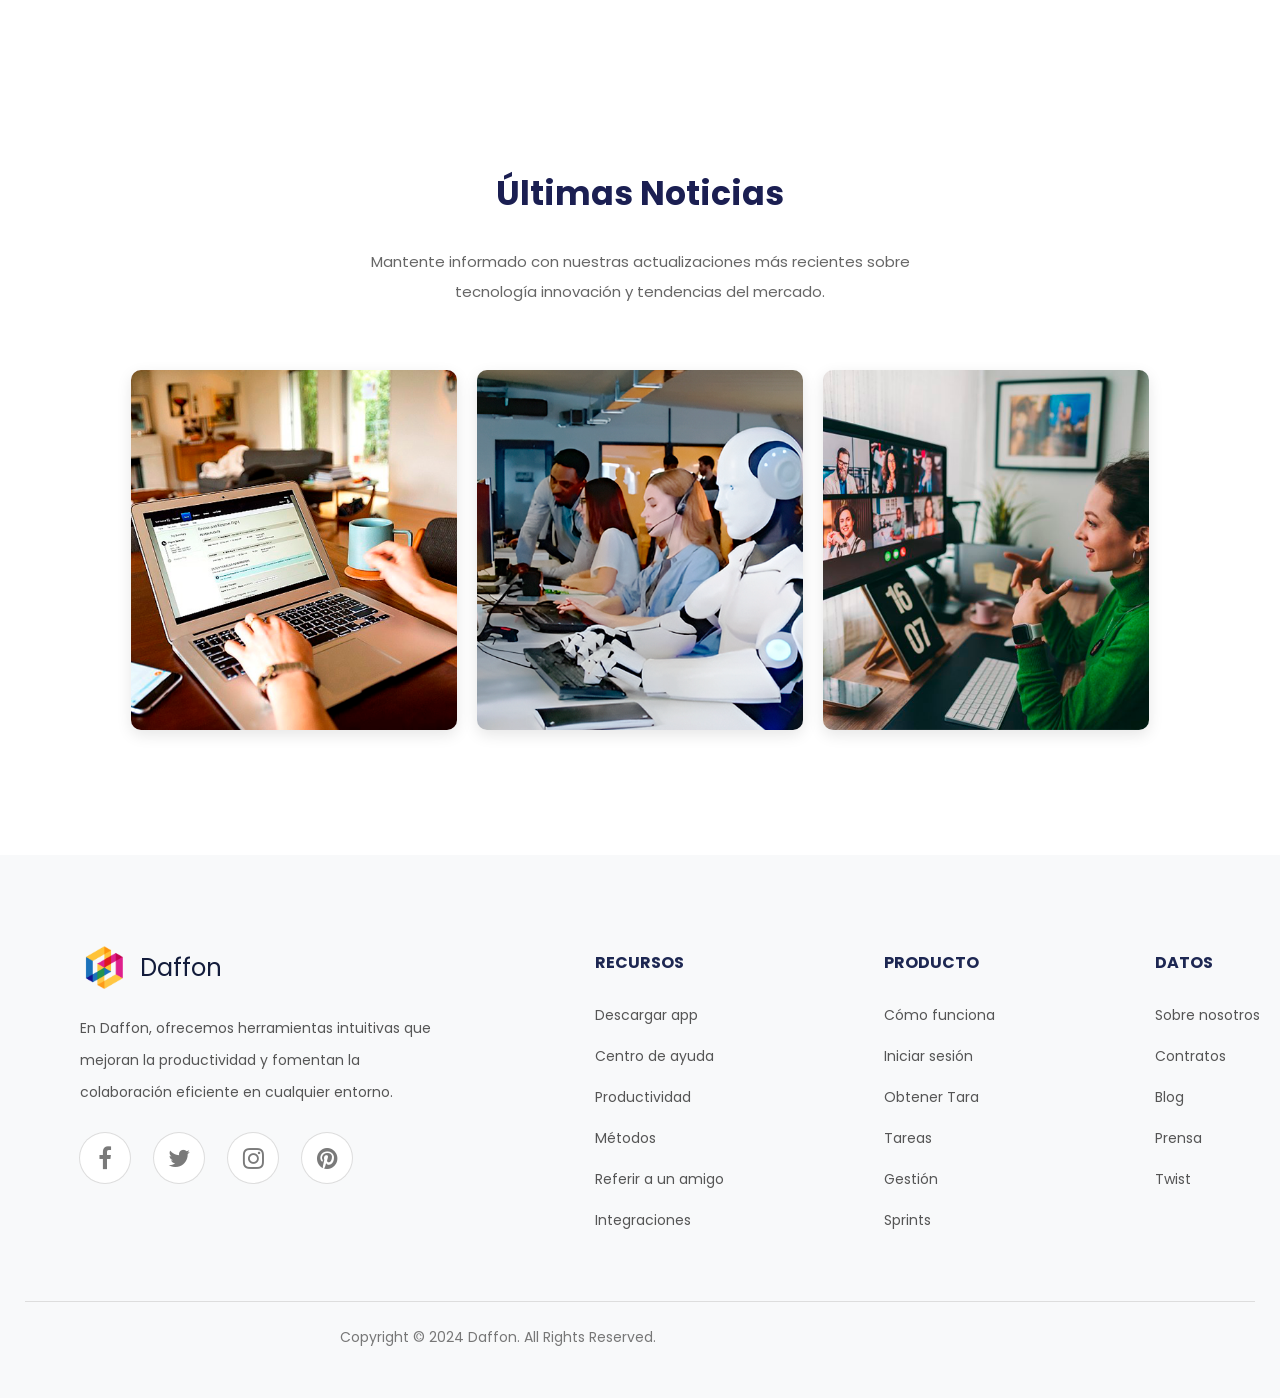
==== commit a6d09c2b: "feat(aos): Animacion ColaboracionEficiente" ====
--- a/index.html
+++ b/index.html
@@ -153,16 +153,16 @@
   </section>
   <section class="productivity-section30">
     <section class="productivity-section3">
-      <div class="image-content3">
+      <div class="image-content3" data-aos="zoom-out-right" data-aos-duration="1200" data-aos-delay="750">
         <img src="img/equipo.png" alt="Productivity Growth Chart">
       </div>
 
       <div class="text-content3">
-          <h2>Colaboración eficiente para mayor productividad</h2>
-          <p>
+          <h2 data-aos="fade-down" data-aos-duration="1200" data-aos-delay="300">Colaboración eficiente para mayor productividad</h2>
+          <p data-aos="fade-left" data-aos-duration="1200" data-aos-delay="450">
             Impulsamos la colaboración con herramientas diseñadas para mejorar la comunicación y optimizar cada proceso de trabajo. Nuestra tecnología ayuda a los equipos a coordinarse de manera más eficiente, reduciendo el tiempo perdido y aumentando la productividad. Con un flujo de trabajo más ágil, lograrás tus objetivos de forma rápida y efectiva.
           </p>
-          <button class="cta-button3"> ¡Prueba Startco ahora! </button>
+          <button class="cta-button3" data-aos="zoom-in" data-aos-duration="1200" data-aos-delay="600"> ¡Prueba Startco ahora! </button>
       </div>
     </section>
   </section>
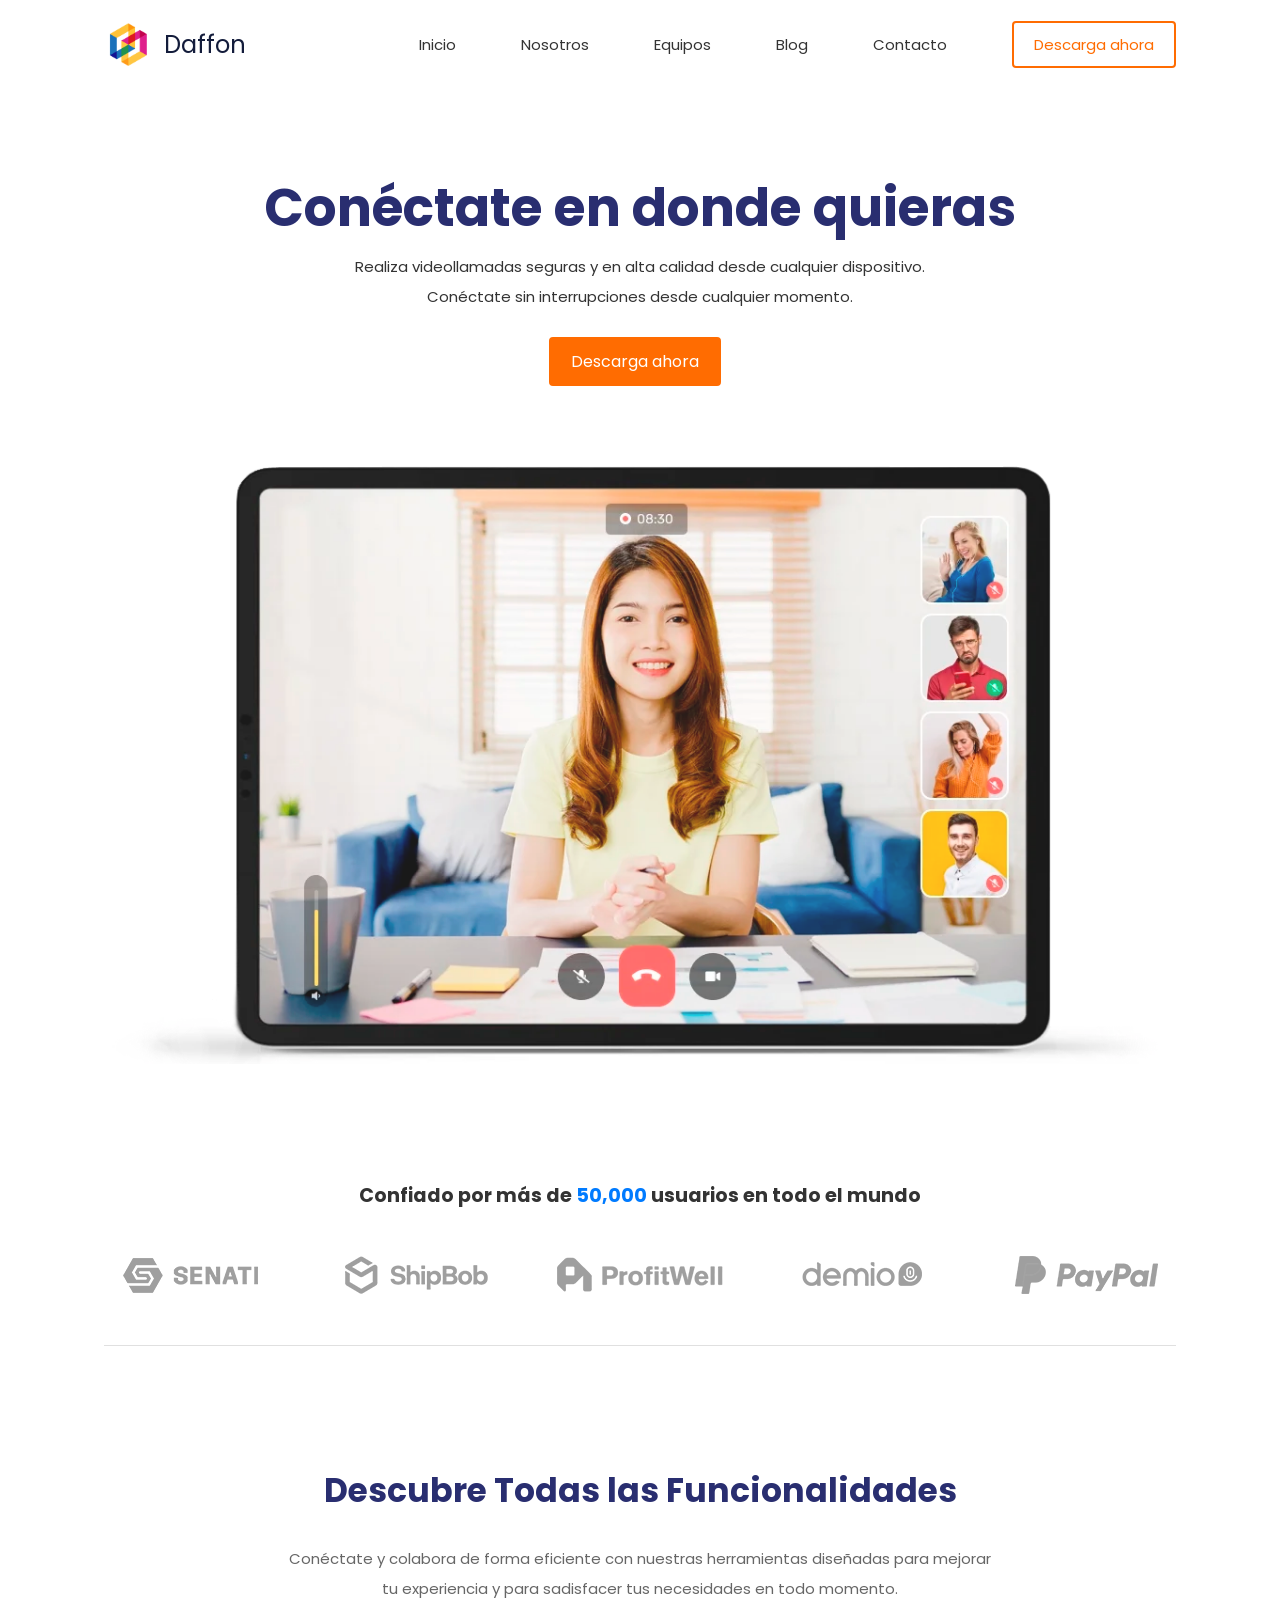
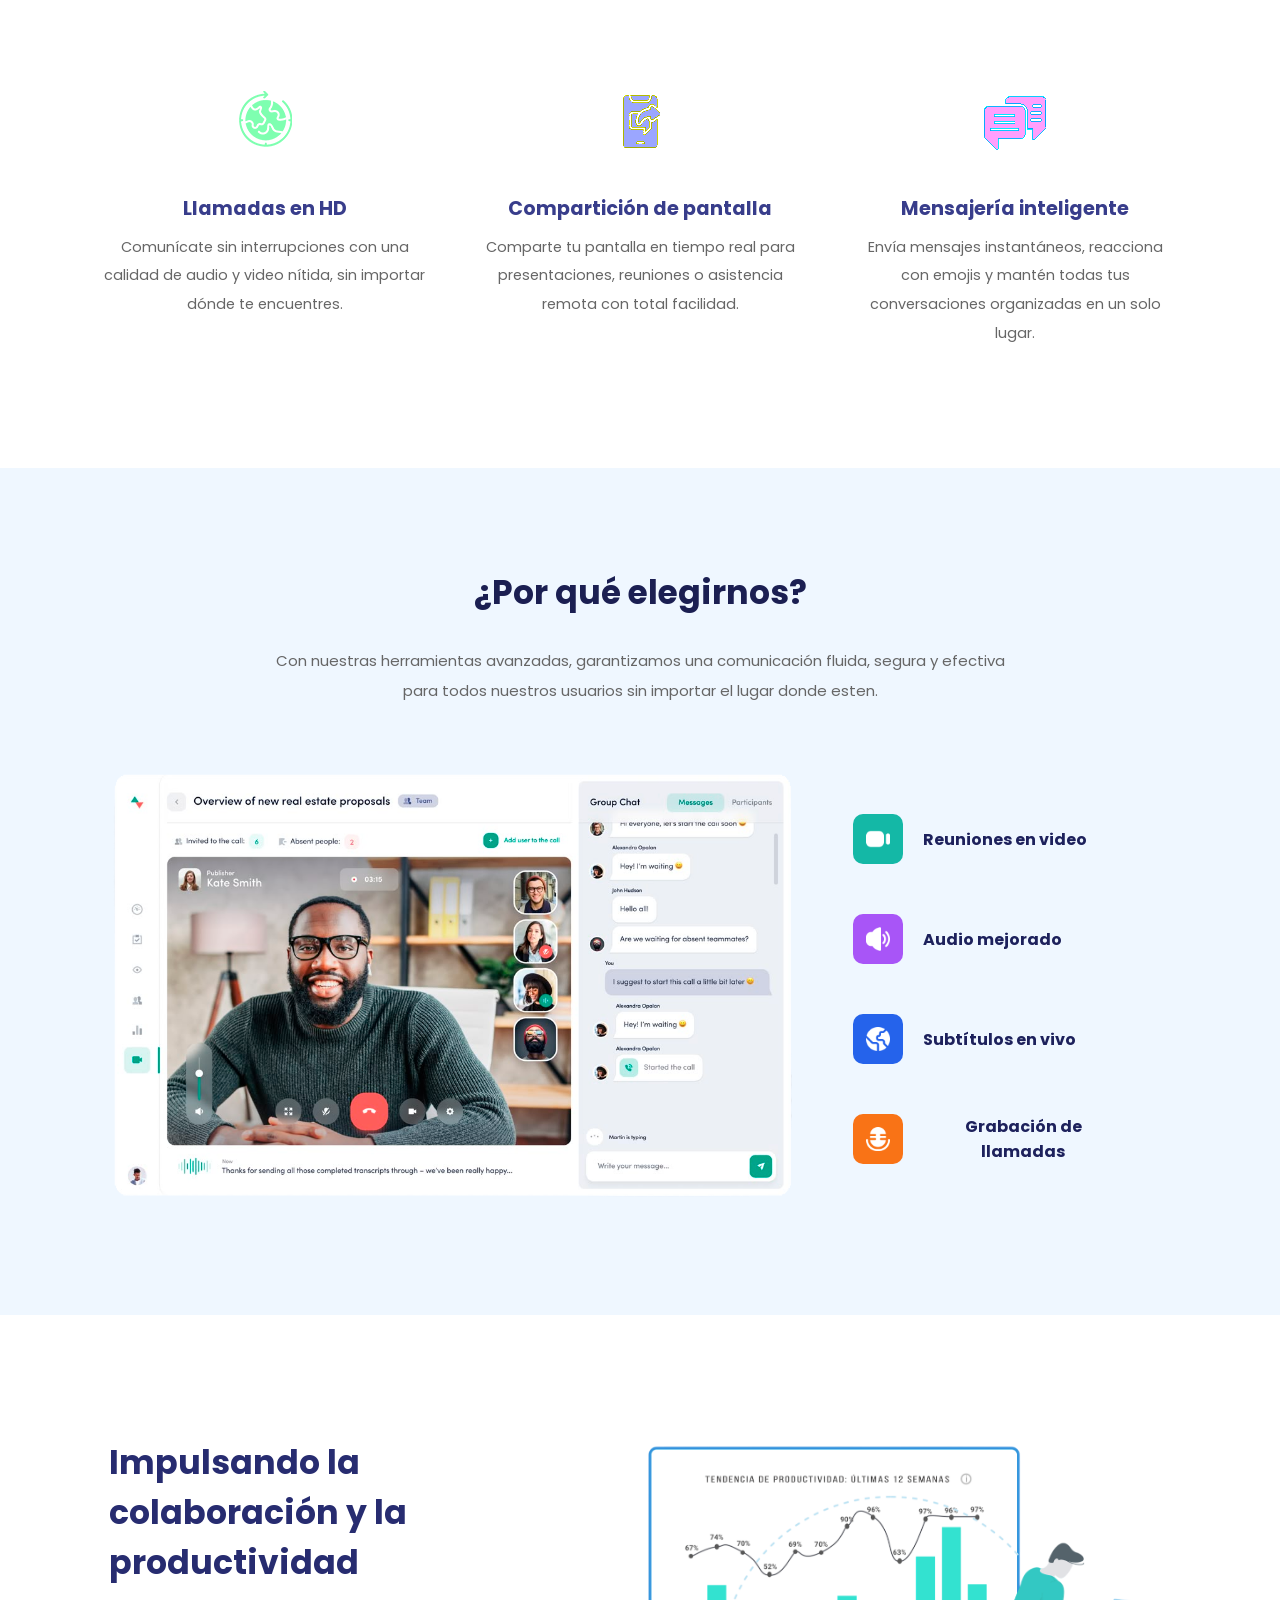
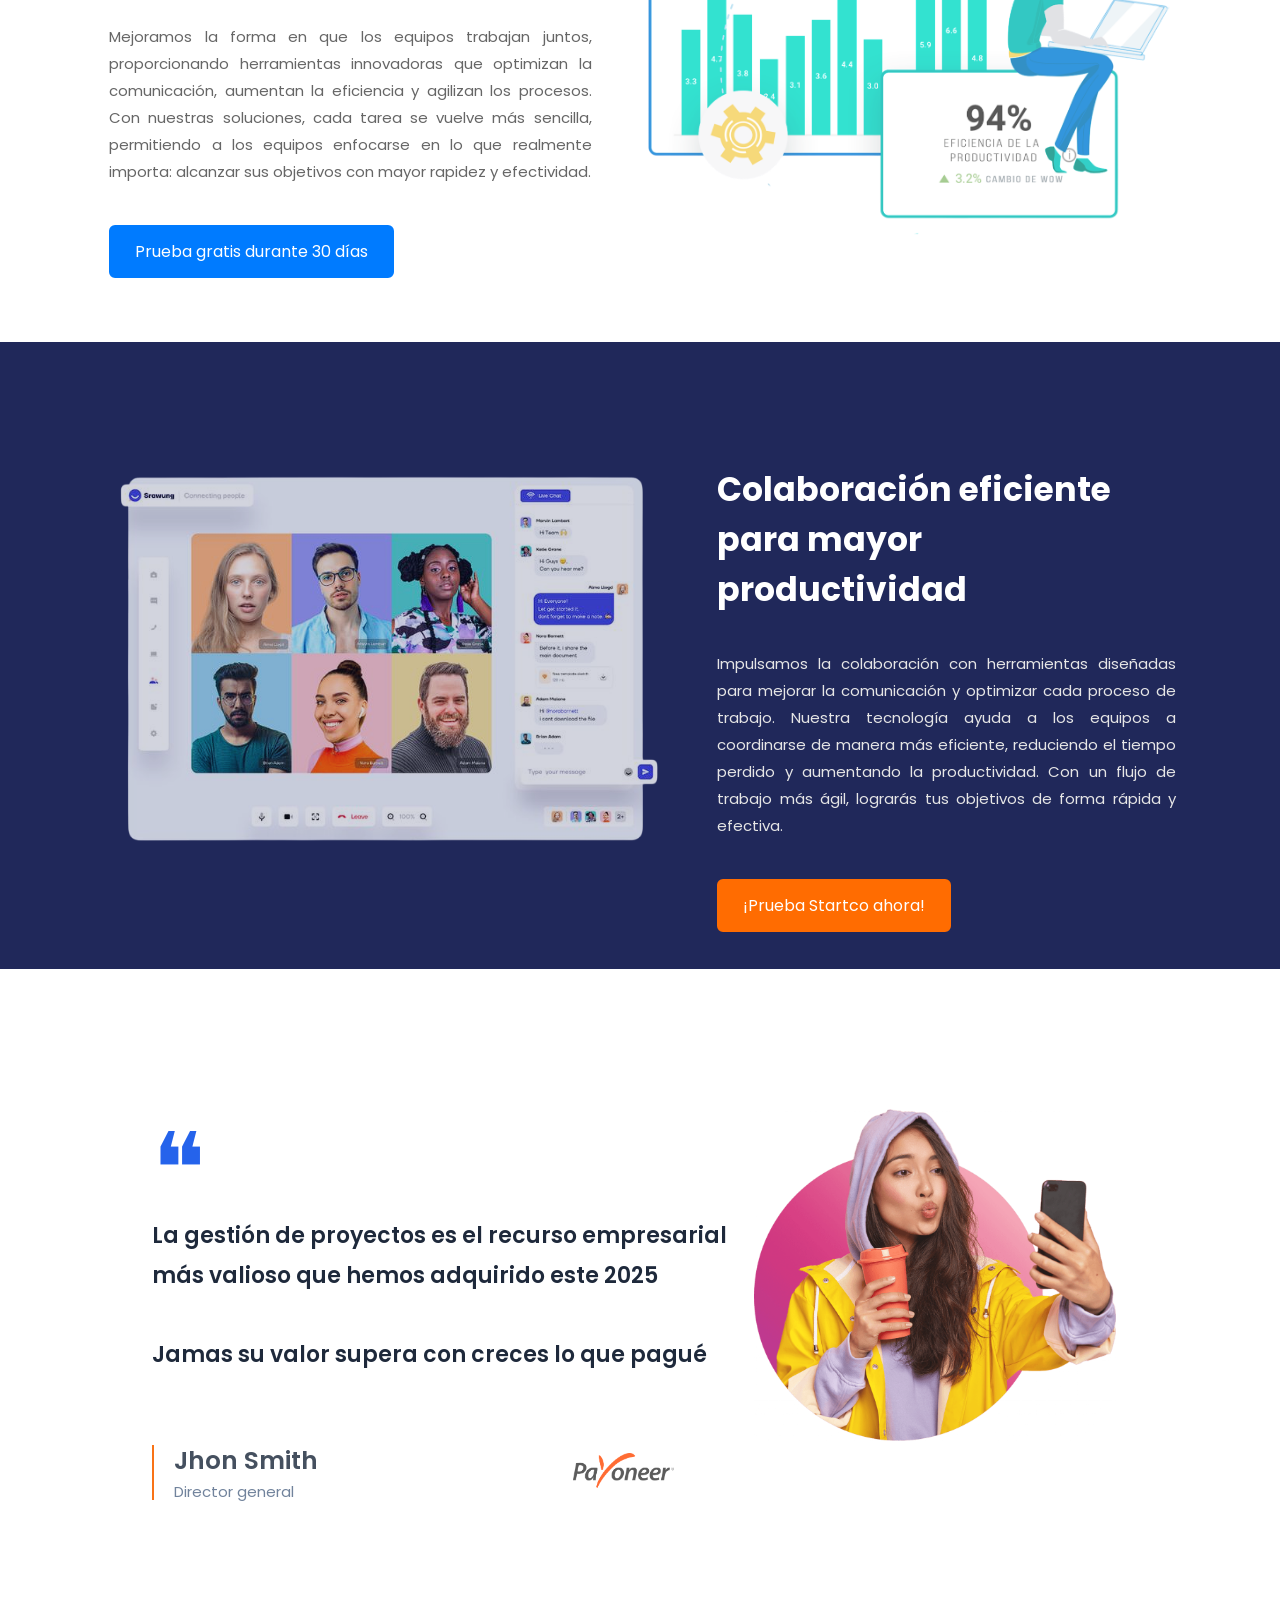
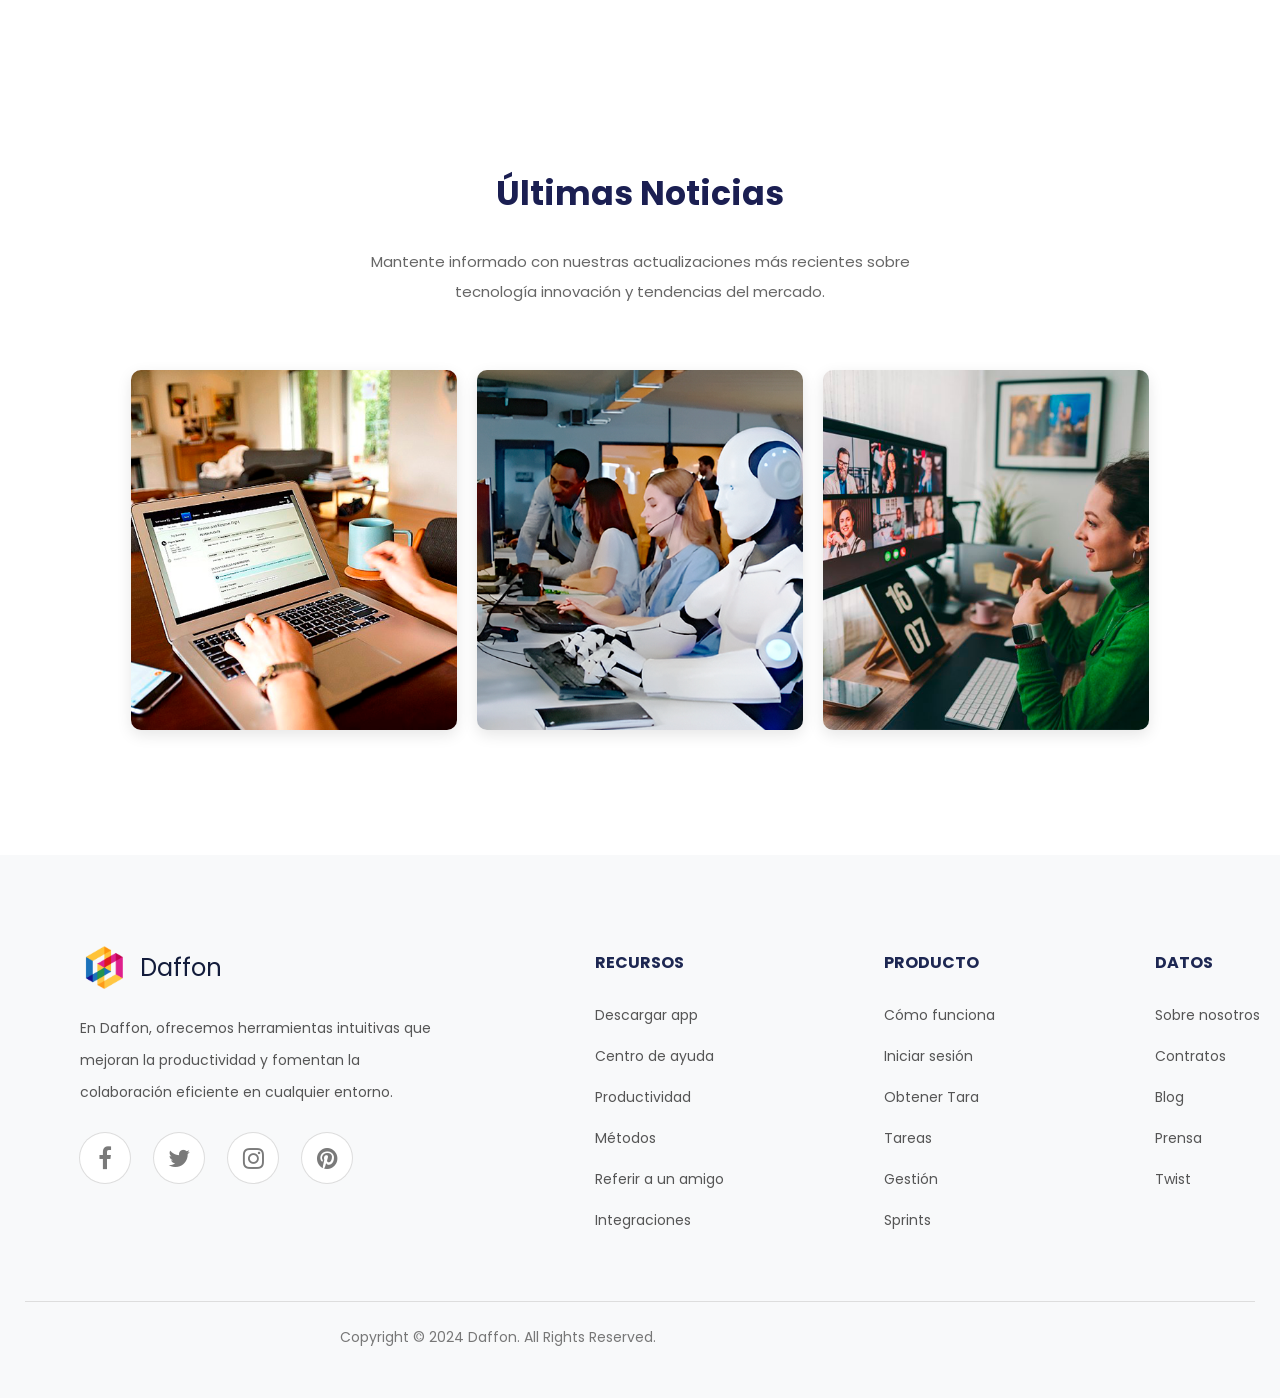
==== commit 5dd675b8: "feat(aos): Animacion Comentario" ====
--- a/index.html
+++ b/index.html
@@ -168,14 +168,14 @@
   </section>
   <section class="testimonial">
     <div class="testimonial-content">
-        <div class="quote">
+        <div class="quote" data-aos="fade-down" data-aos-duration="1200" data-aos-delay="300">
             <span class="quote-icon">❝</span>
             <p>
               La gestión de proyectos es el recurso empresarial más valioso que hemos adquirido este 2025 <br> <br>
               Jamas su valor supera con creces lo que pagué
             </p>
         </div>
-        <div class="testimonial-info">
+        <div class="testimonial-info" data-aos="fade-right" data-aos-duration="1200" data-aos-delay="450">
             <div class="author">
                 <h4>Jhon Smith</h4>
                 <p>Director general</p>
@@ -186,7 +186,7 @@
         </div>
     </div>
     <div class="testimonial-image">
-        <div class="image-container4">
+        <div class="image-container4" data-aos="zoom-in" data-aos-duration="1200" data-aos-delay="600">
             <img src="img/camara.png" alt="Testimonial">
         </div>
     </div>
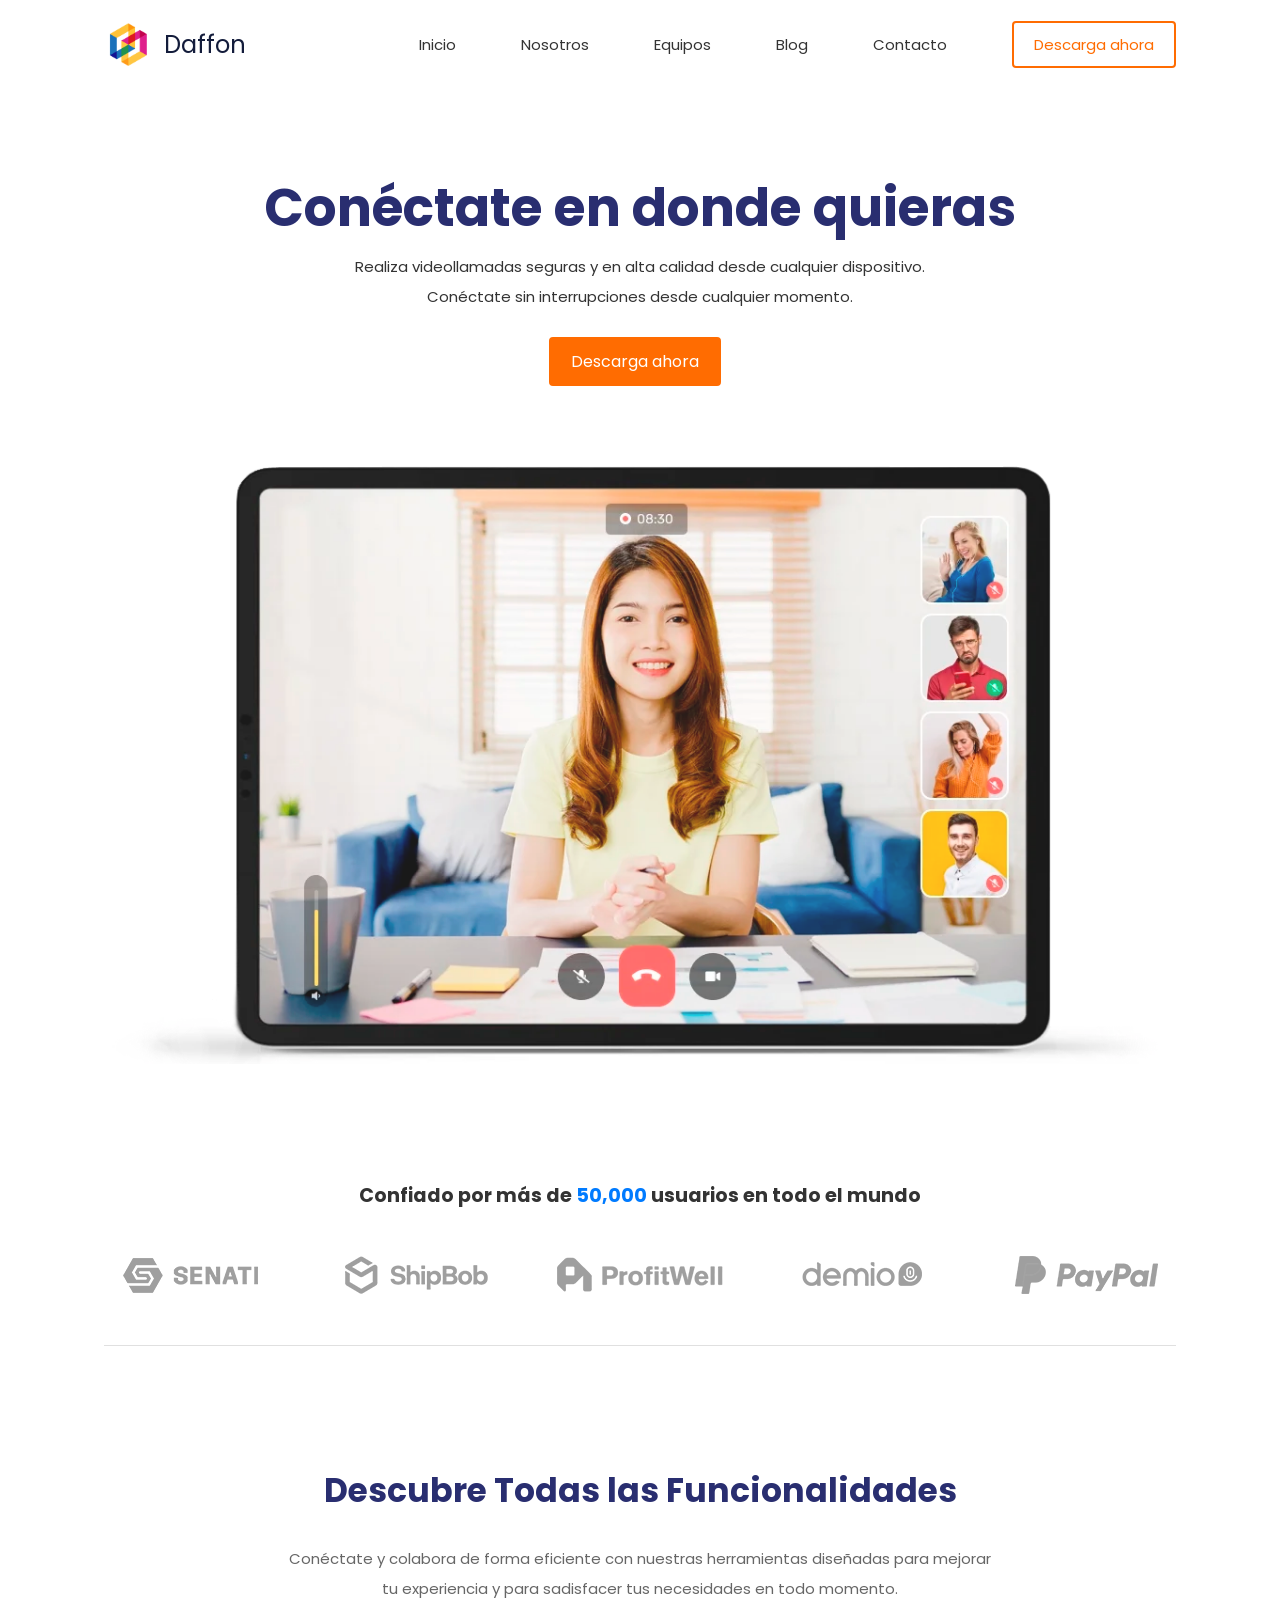
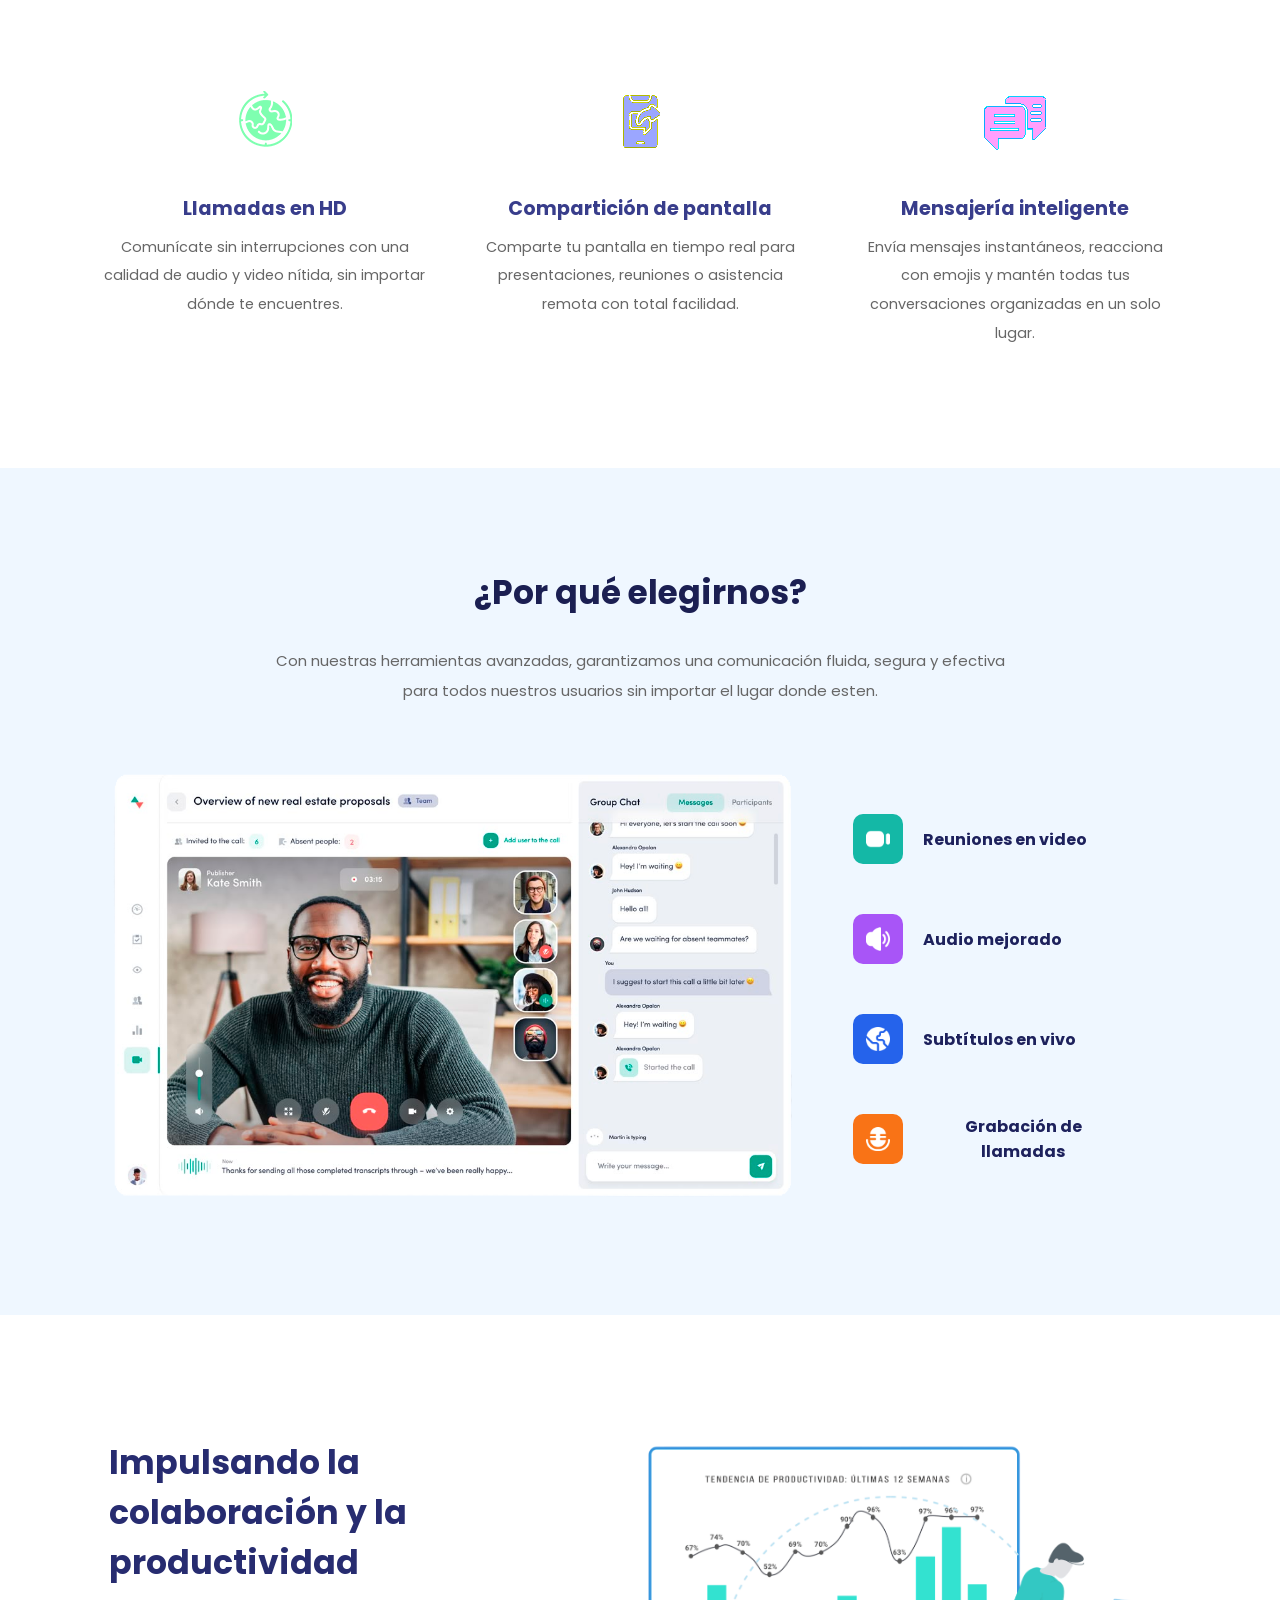
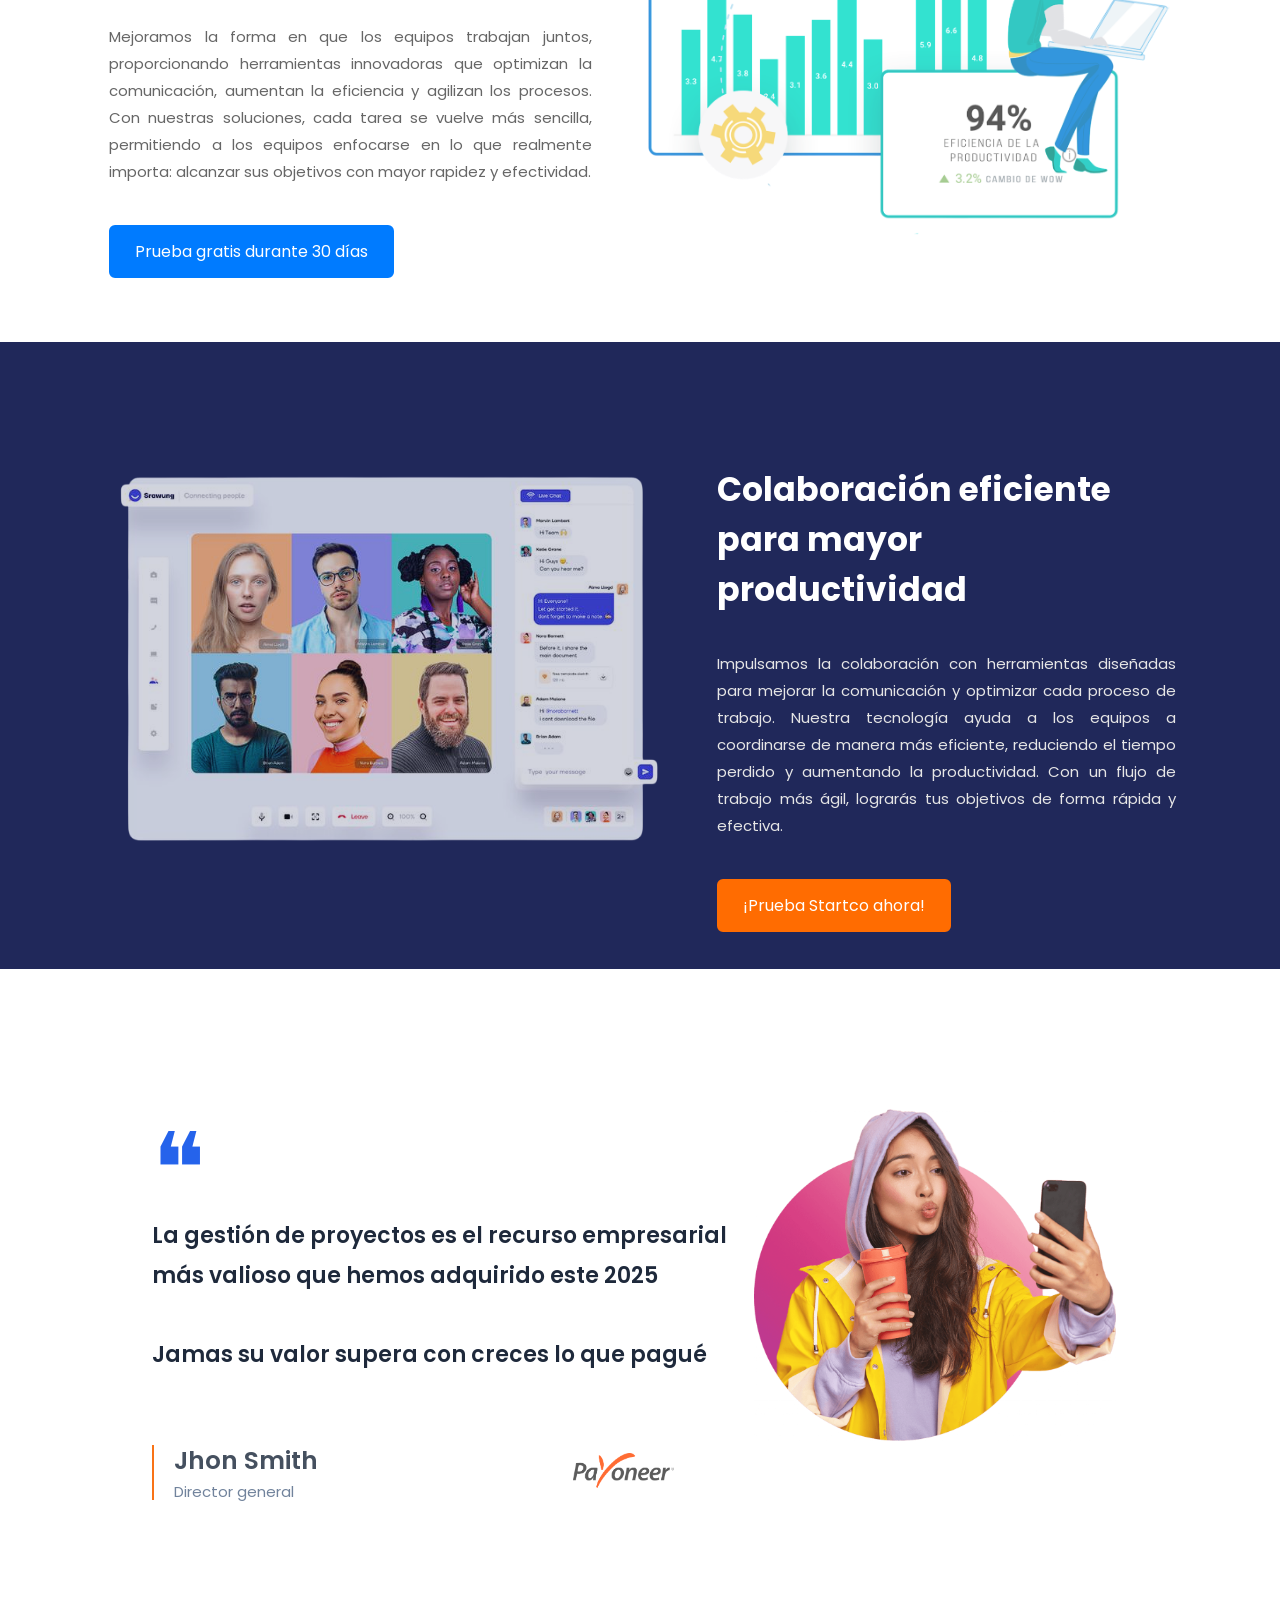
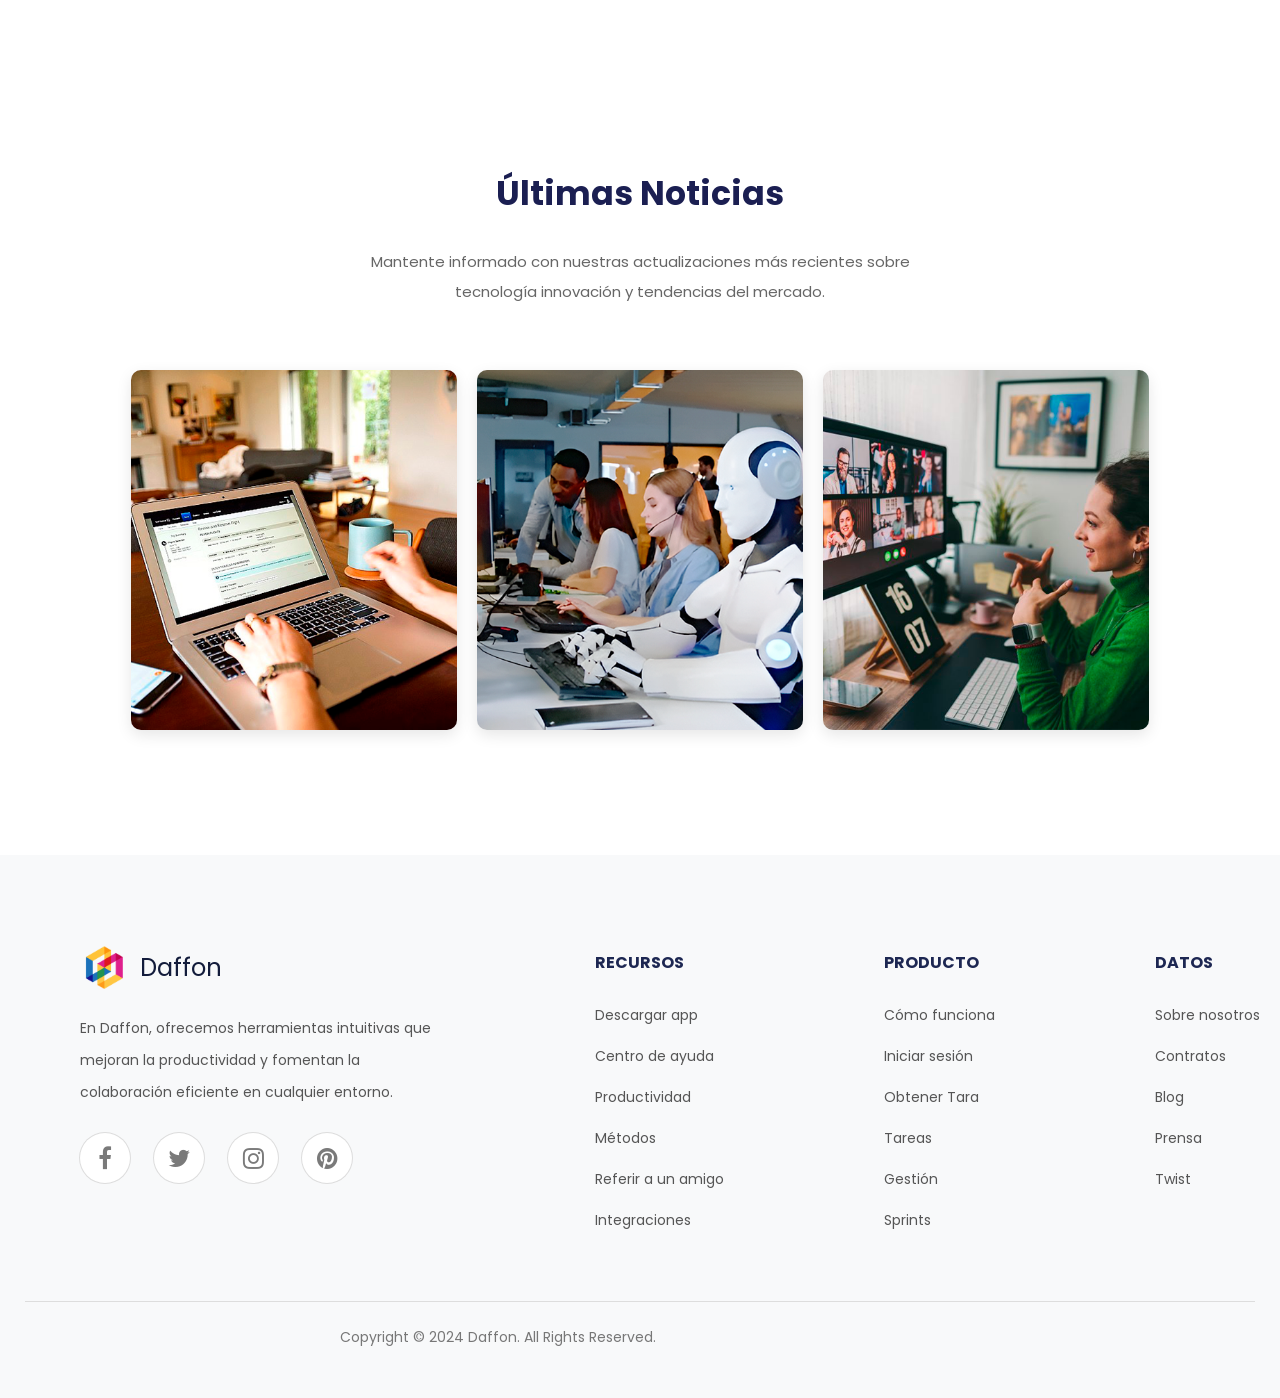
==== commit c1e5ee78: "feat(aos): Animacion Noticias" ====
--- a/index.html
+++ b/index.html
@@ -192,14 +192,14 @@
     </div>
   </section>
   <section class="news-section">
-    <h2 class="news-title">Últimas Noticias</h2>
-    <p class="news-description">
+    <h2 class="news-title" data-aos="fade-down" data-aos-duration="1200" data-aos-delay="300">Últimas Noticias</h2>
+    <p class="news-description" data-aos="fade-right" data-aos-duration="1200" data-aos-delay="450">
         Mantente informado con nuestras actualizaciones más recientes sobre <br>
         tecnología innovación y tendencias del mercado.
     </p>
 
     <div class="news-container">
-        <div class="news-card">
+        <div class="news-card" data-aos="zoom-out-right" data-aos-duration="1200" data-aos-delay="600">
             <img src="img/carta1.png" alt="Noticia 1" class="news-image">
             <div class="news-content">
                 <h3>Actualización en la Experiencia de Página de Google</h3>
@@ -214,7 +214,7 @@
             </div>
         </div>
 
-        <div class="news-card">
+        <div class="news-card" data-aos="zoom-in" data-aos-duration="1200" data-aos-delay="750">
             <img src="img/carta2.png" alt="Noticia 2" class="news-image">
             <div class="news-content">
                 <h3>Inteligencia Artificial es el Futuro del Trabajo</h3>
@@ -229,7 +229,7 @@
             </div>
         </div>
 
-        <div class="news-card">
+        <div class="news-card" data-aos="zoom-out-left" data-aos-duration="1200" data-aos-delay="900">
             <img src="img/carta3.png" alt="Noticia 3" class="news-image">
             <div class="news-content">
                 <h3>El Auge del Trabajo Remoto en pleno año 2025</h3>
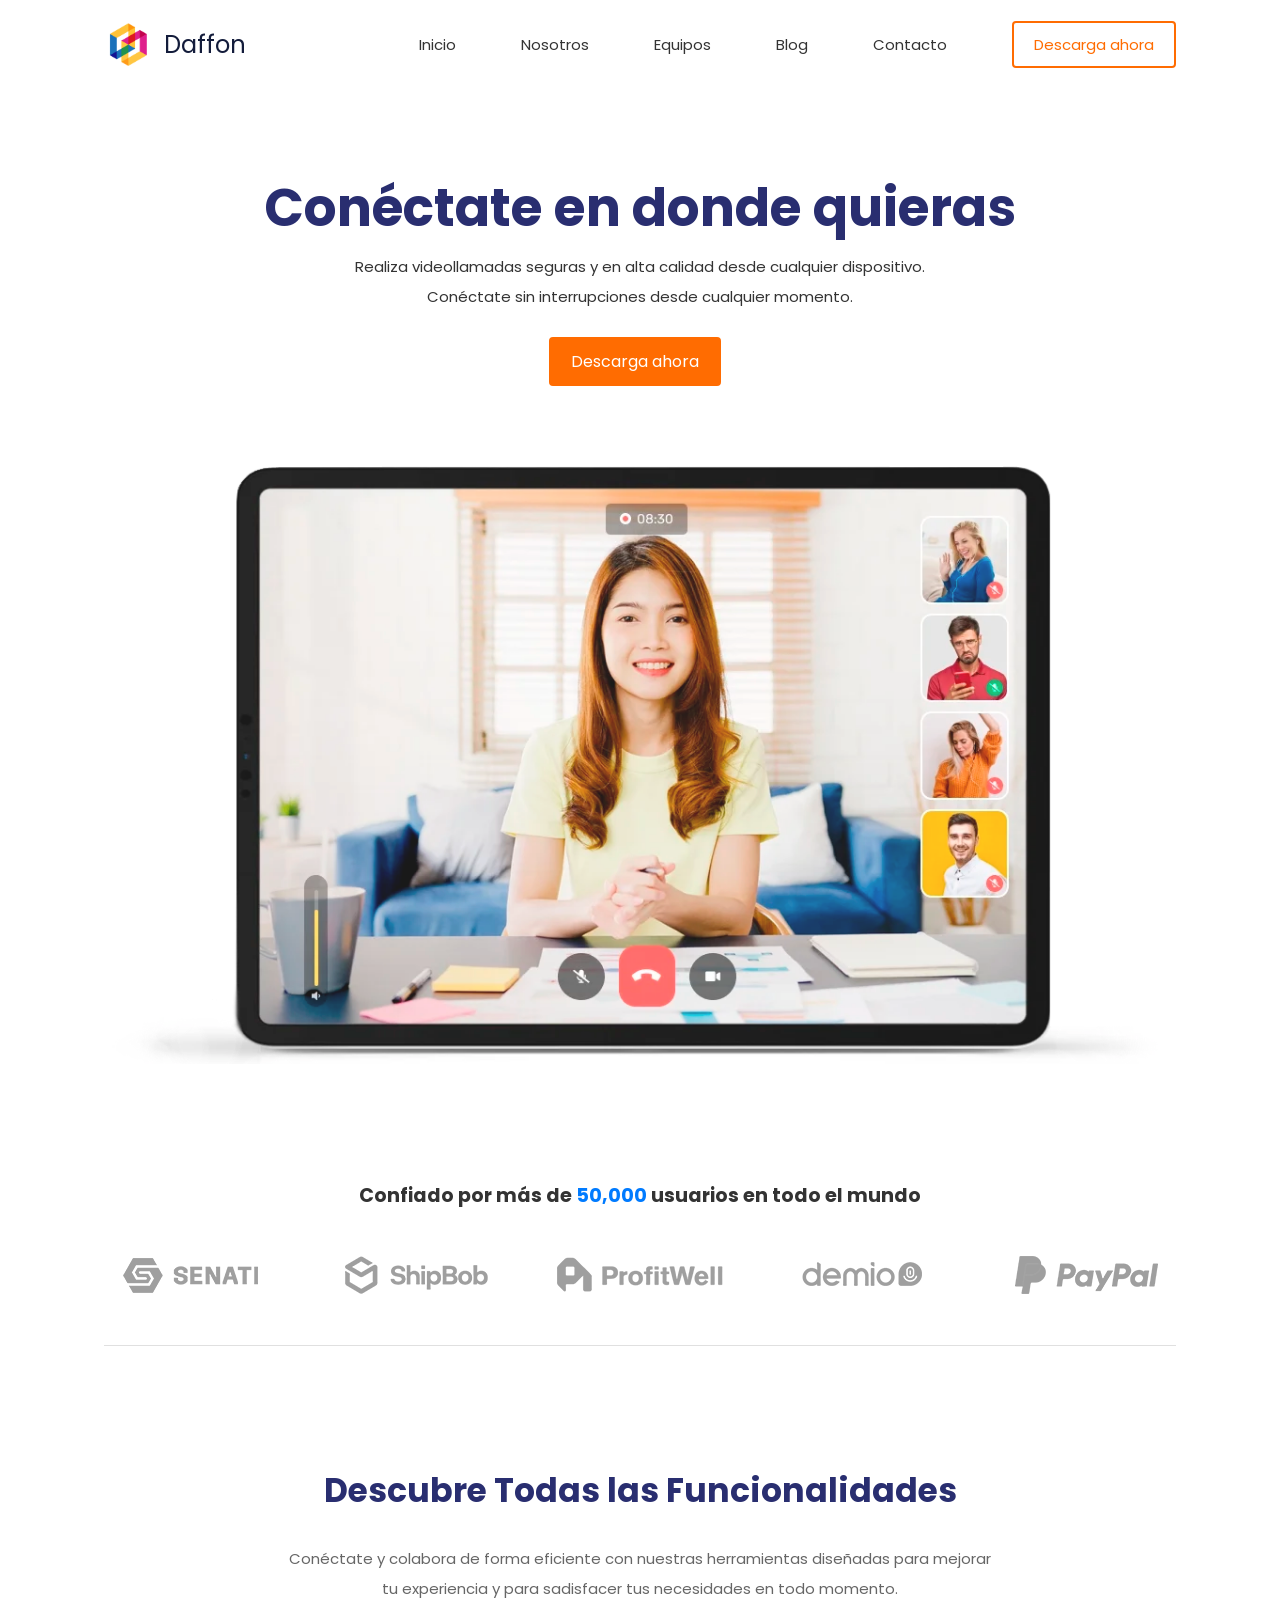
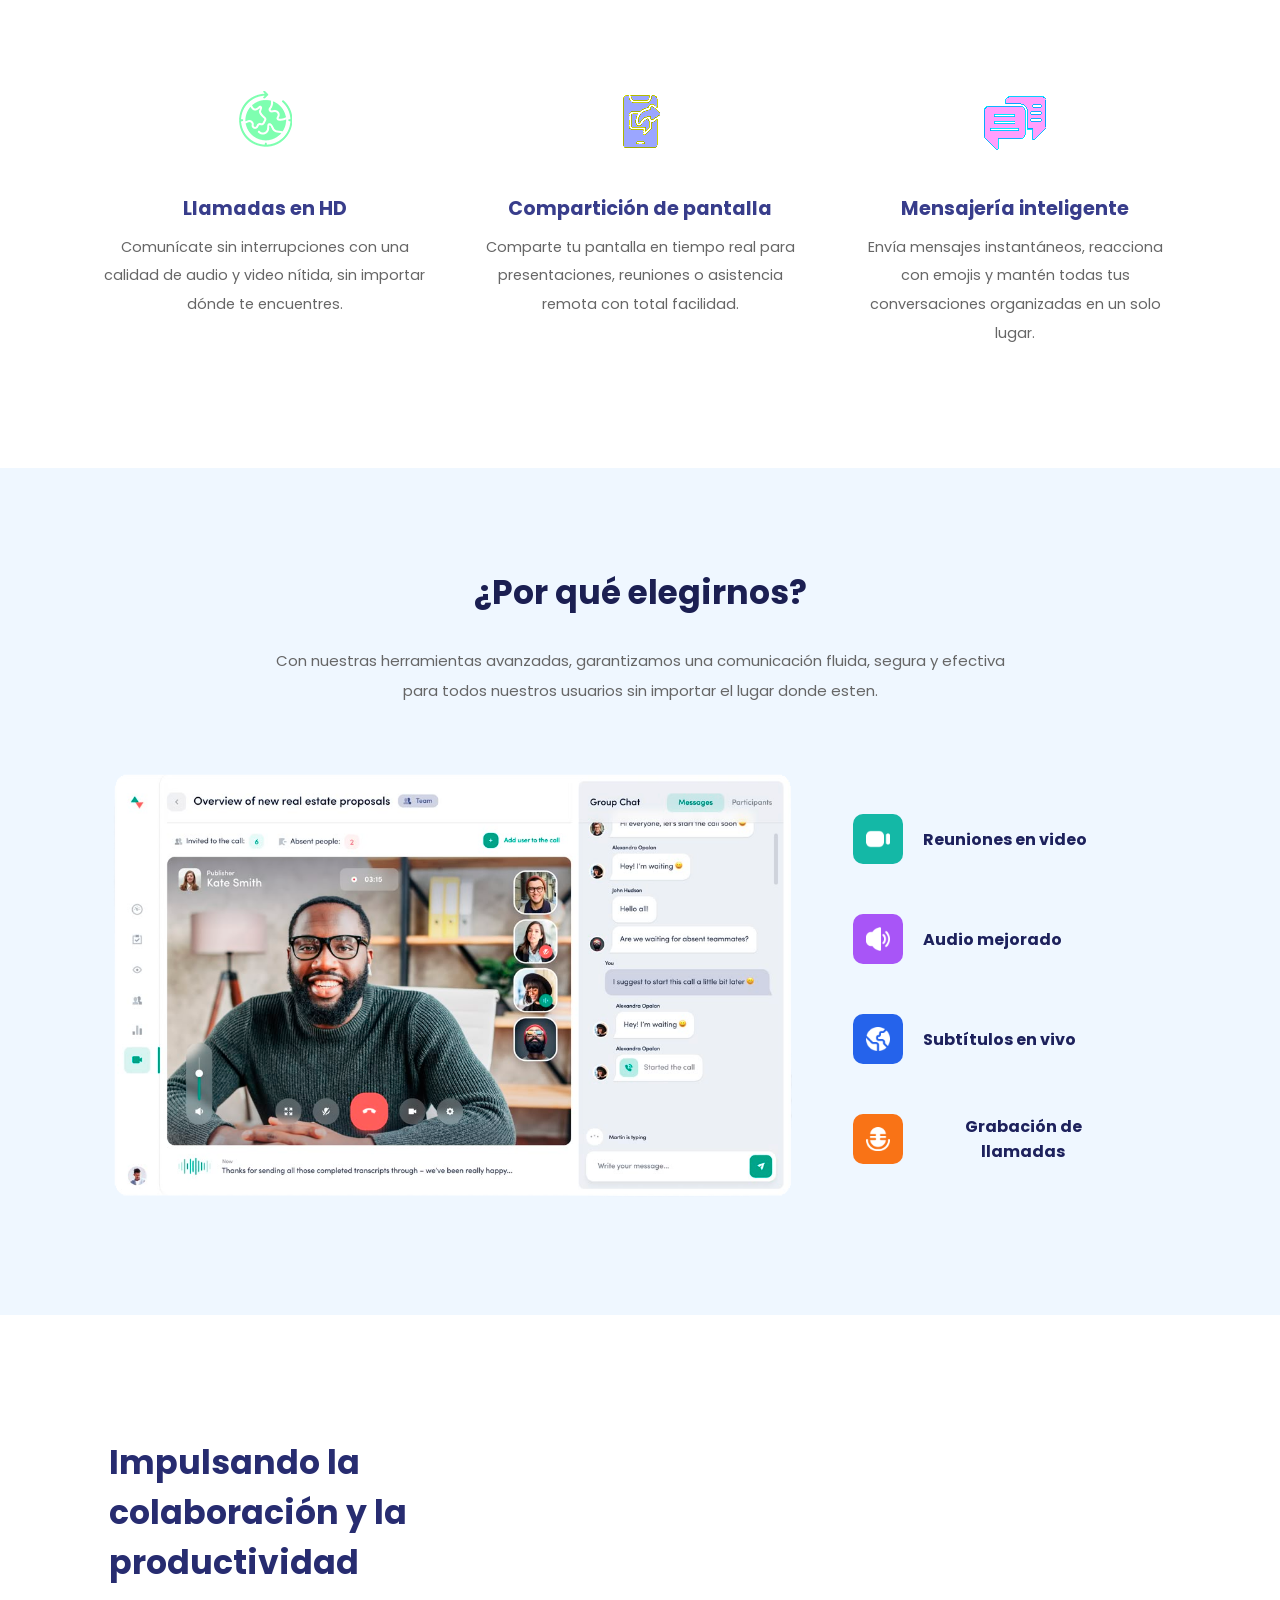
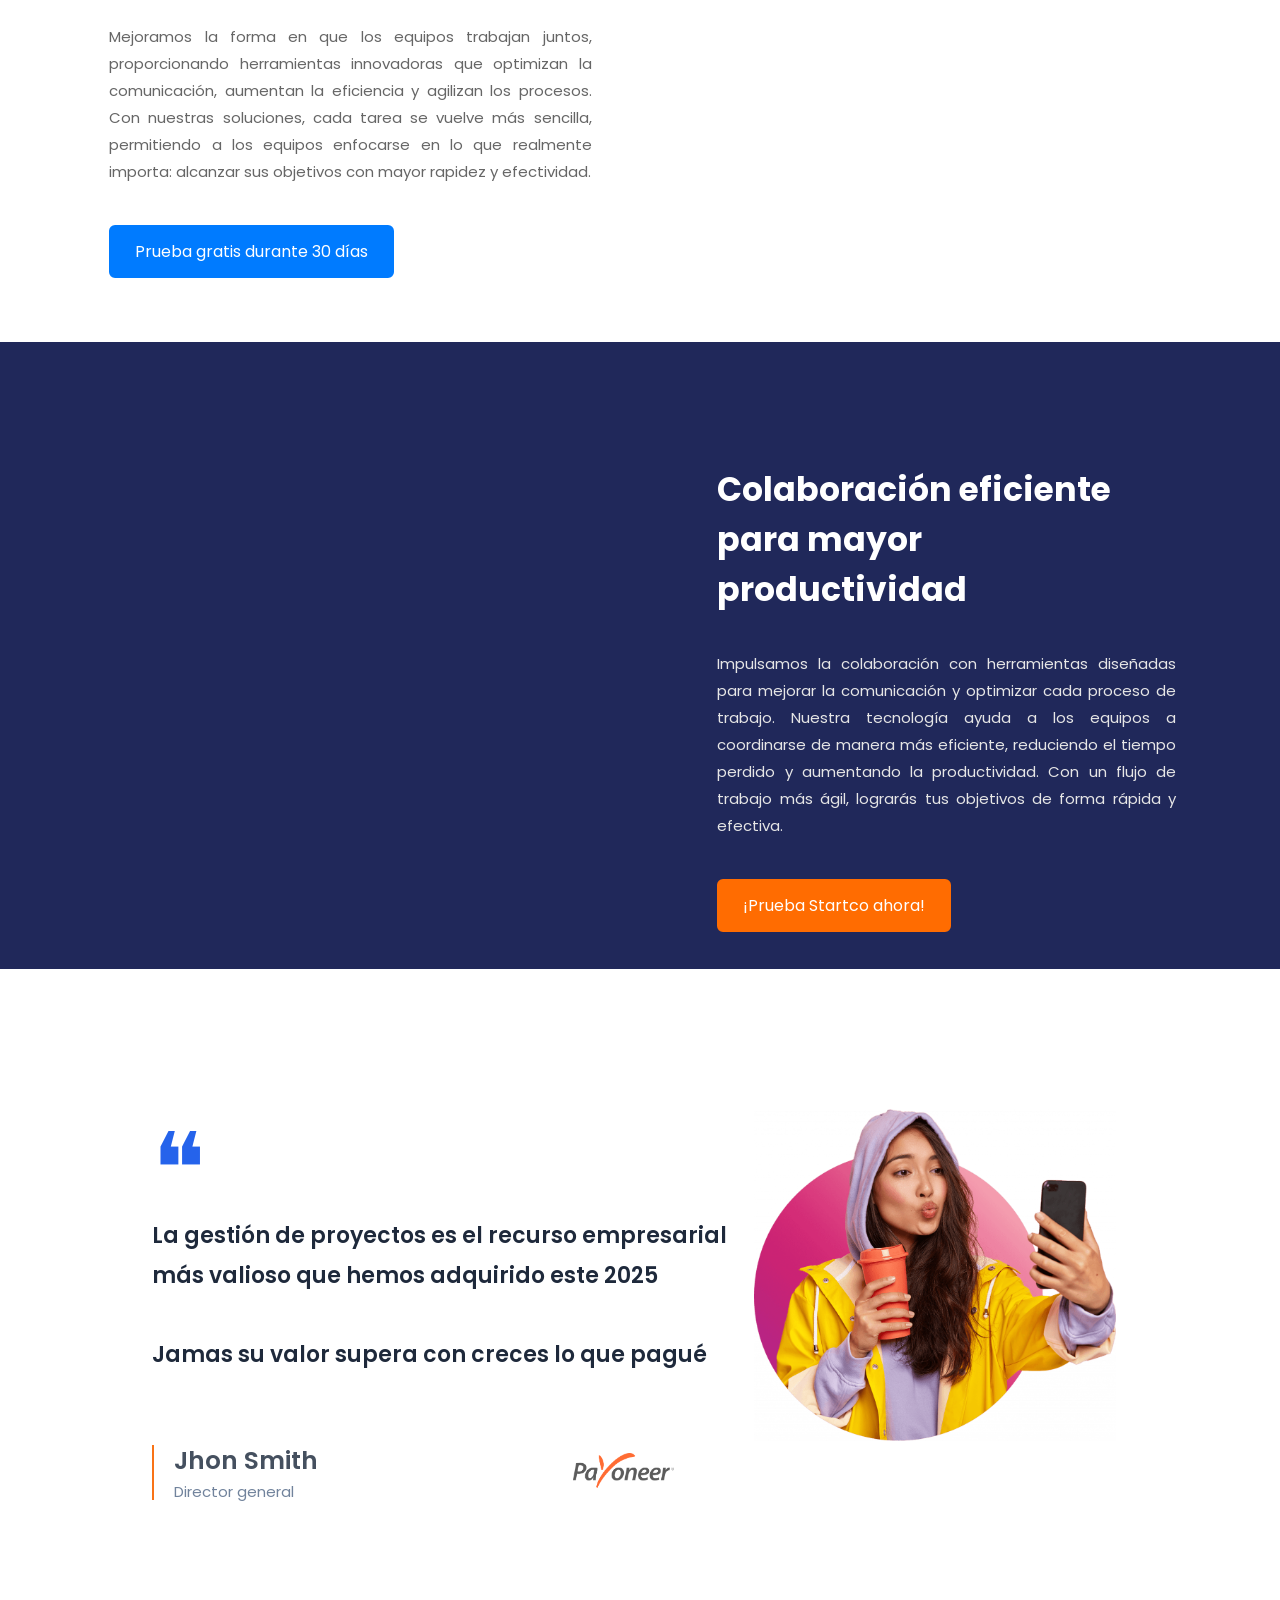
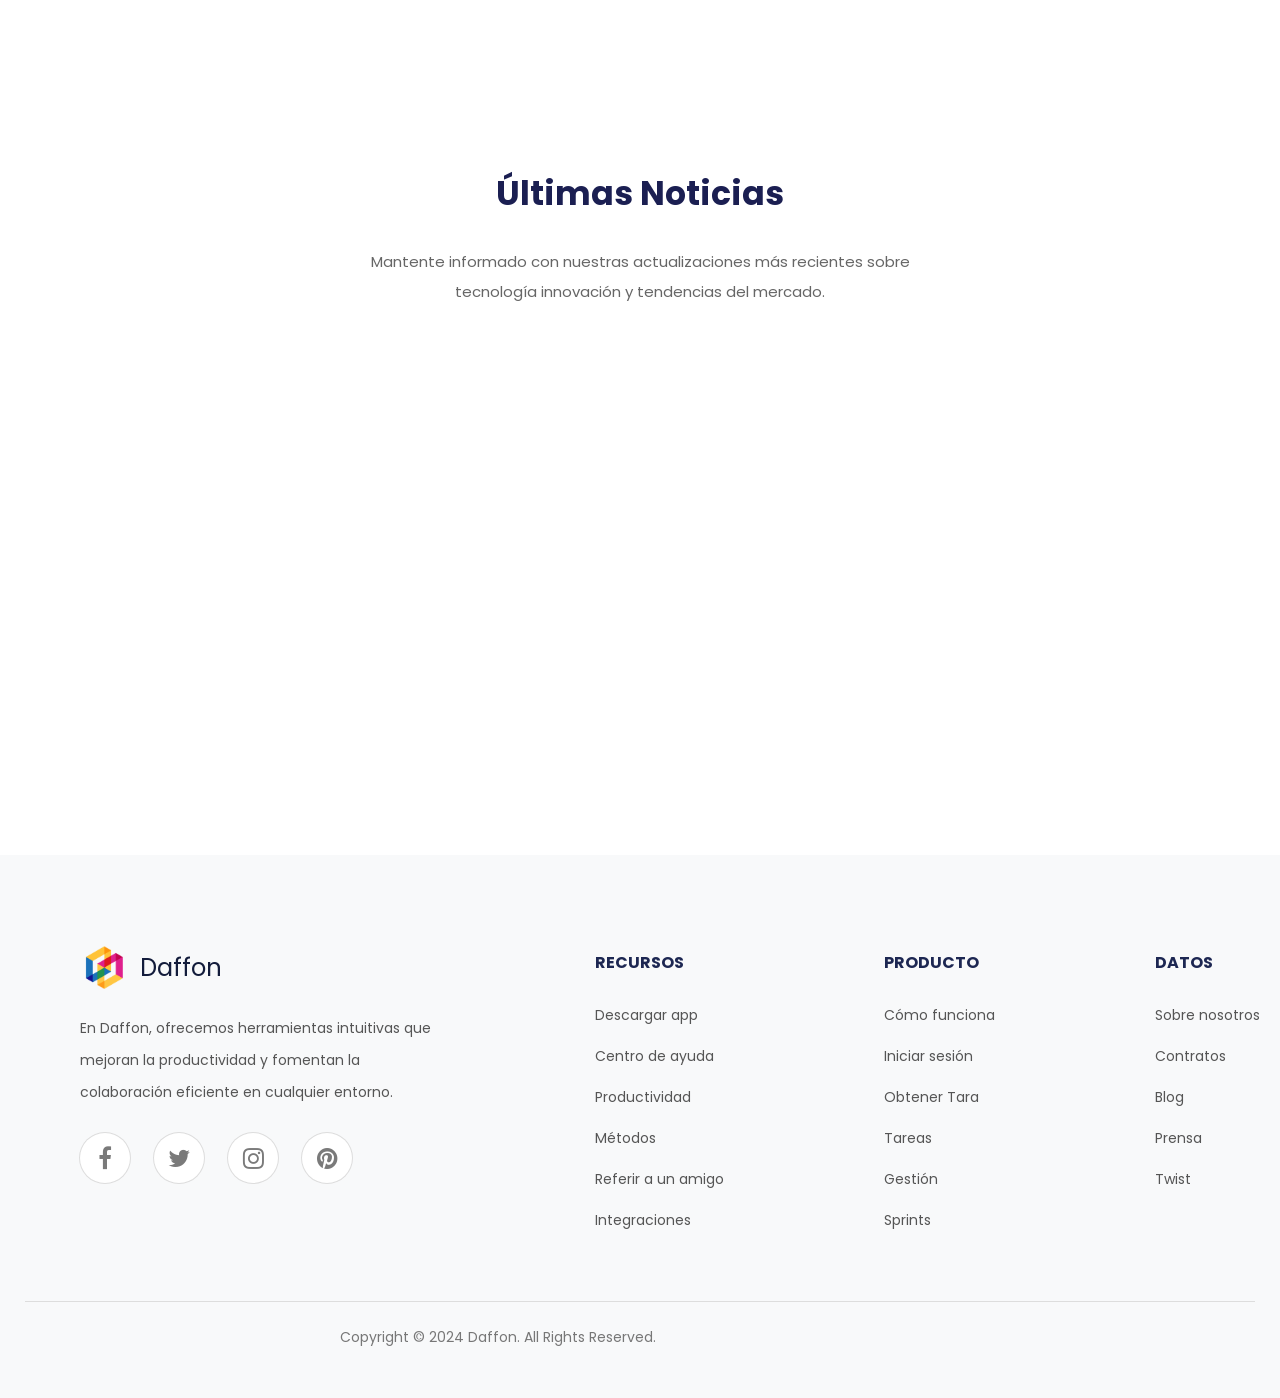
==== commit 51a7af92: "feat(aos): Animacion Arreglo General" ====
--- a/index.html
+++ b/index.html
@@ -147,14 +147,14 @@
         </p>
         <button class="cta-button2" data-aos="zoom-in" data-aos-duration="1200" data-aos-delay="600">Prueba gratis durante 30 días</button>
     </div>
-    <div class="image-content2" data-aos="zoom-out-left" data-aos-duration="1200" data-aos-delay="750">
-        <img src="img/estadisticas.png" alt="Productivity Growth Chart">
+    <div class="image-content2">
+        <img src="img/estadisticas.png" alt="Productivity Growth Chart" data-aos="flip-left" data-aos-duration="1200" data-aos-delay="750">
     </div>
   </section>
   <section class="productivity-section30">
     <section class="productivity-section3">
-      <div class="image-content3" data-aos="zoom-out-right" data-aos-duration="1200" data-aos-delay="750">
-        <img src="img/equipo.png" alt="Productivity Growth Chart">
+      <div class="image-content3">
+        <img src="img/equipo.png" alt="Productivity Growth Chart" data-aos="flip-right" data-aos-duration="1200" data-aos-delay="750">
       </div>
 
       <div class="text-content3">
@@ -186,8 +186,8 @@
         </div>
     </div>
     <div class="testimonial-image">
-        <div class="image-container4" data-aos="zoom-in" data-aos-duration="1200" data-aos-delay="600">
-            <img src="img/camara.png" alt="Testimonial">
+        <div class="image-container4">
+            <img src="img/camara.png" alt="Testimonial" data-aos="zoom-in" data-aos-duration="1200" data-aos-delay="600">
         </div>
     </div>
   </section>
@@ -199,7 +199,7 @@
     </p>
 
     <div class="news-container">
-        <div class="news-card" data-aos="zoom-out-right" data-aos-duration="1200" data-aos-delay="600">
+        <div class="news-card" data-aos="flip-down" data-aos-duration="1200" data-aos-delay="600">
             <img src="img/carta1.png" alt="Noticia 1" class="news-image">
             <div class="news-content">
                 <h3>Actualización en la Experiencia de Página de Google</h3>
@@ -214,7 +214,7 @@
             </div>
         </div>
 
-        <div class="news-card" data-aos="zoom-in" data-aos-duration="1200" data-aos-delay="750">
+        <div class="news-card" data-aos="flip-up" data-aos-duration="1200" data-aos-delay="750">
             <img src="img/carta2.png" alt="Noticia 2" class="news-image">
             <div class="news-content">
                 <h3>Inteligencia Artificial es el Futuro del Trabajo</h3>
@@ -229,7 +229,7 @@
             </div>
         </div>
 
-        <div class="news-card" data-aos="zoom-out-left" data-aos-duration="1200" data-aos-delay="900">
+        <div class="news-card" data-aos="flip-down" data-aos-duration="1200" data-aos-delay="900">
             <img src="img/carta3.png" alt="Noticia 3" class="news-image">
             <div class="news-content">
                 <h3>El Auge del Trabajo Remoto en pleno año 2025</h3>
@@ -248,12 +248,12 @@
   <footer class="footer">
       <div class="footer-container">
           <div class="footer-brand">
-              <div class="footer-logo">
+              <div class="footer-logo" data-aos="fade-left" data-aos-duration="1200" data-aos-delay="300">
                   <img src="img/logo.png" alt="Logo Icono">
                   <span>Daffon</span>
               </div>
-              <p>En Daffon, ofrecemos herramientas intuitivas que mejoran la productividad y fomentan la colaboración eficiente en cualquier entorno.</p>
-              <div class="footer-socials">
+              <p data-aos="fade-right" data-aos-duration="1200" data-aos-delay="450">En Daffon, ofrecemos herramientas intuitivas que mejoran la productividad y fomentan la colaboración eficiente en cualquier entorno.</p>
+              <div class="footer-socials" data-aos="zoom-in" data-aos-duration="1200" data-aos-delay="600">
                 <ul class="icon-effect icon-effect-1a">
                   <li><a href="#" class="icon"><i class="fa fa-facebook"></i></a></li>
                   <li><a href="#" class="icon"><i class="fa fa-twitter"></i></a></li>
@@ -264,30 +264,30 @@
           </div>
           <div class="footer-links">
               <div class="footer-column">
-                  <h3>RECURSOS</h3>
-                  <a href="#">Descargar app</a>
-                  <a href="#">Centro de ayuda</a>
-                  <a href="#">Productividad</a>
-                  <a href="#">Métodos</a>
-                  <a href="#">Referir a un amigo</a>
-                  <a href="#">Integraciones</a>
+                  <h3 data-aos="fade-down" data-aos-duration="1200" data-aos-delay="600">RECURSOS</h3>
+                  <a href="#" data-aos="fade-right" data-aos-duration="1200" data-aos-delay="700">Descargar app</a>
+                  <a href="#" data-aos="fade-right" data-aos-duration="1200" data-aos-delay="800">Centro de ayuda</a>
+                  <a href="#" data-aos="fade-right" data-aos-duration="1200" data-aos-delay="900">Productividad</a>
+                  <a href="#" data-aos="fade-right" data-aos-duration="1200" data-aos-delay="1100">Métodos</a>
+                  <a href="#" data-aos="fade-right" data-aos-duration="1200" data-aos-delay="1200">Referir a un amigo</a>
+                  <a href="#" data-aos="fade-right" data-aos-duration="1200" data-aos-delay="1300">Integraciones</a>
               </div>
               <div class="footer-column">
-                  <h3>PRODUCTO</h3>
-                  <a href="#">Cómo funciona</a>
-                  <a href="#">Iniciar sesión</a>
-                  <a href="#">Obtener Tara</a>
-                  <a href="#">Tareas</a>
-                  <a href="#">Gestión</a>
-                  <a href="#">Sprints</a>
+                  <h3 data-aos="fade-down" data-aos-duration="1200" data-aos-delay="750">PRODUCTO</h3>
+                  <a href="#" data-aos="fade-right" data-aos-duration="1200" data-aos-delay="850">Cómo funciona</a>
+                  <a href="#" data-aos="fade-right" data-aos-duration="1200" data-aos-delay="1000">Iniciar sesión</a>
+                  <a href="#" data-aos="fade-right" data-aos-duration="1200" data-aos-delay="1150">Obtener Tara</a>
+                  <a href="#" data-aos="fade-right" data-aos-duration="1200" data-aos-delay="1300">Tareas</a>
+                  <a href="#" data-aos="fade-right" data-aos-duration="1200" data-aos-delay="1450">Gestión</a>
+                  <a href="#" data-aos="fade-right" data-aos-duration="1200" data-aos-delay="1600">Sprints</a>
               </div>
               <div class="footer-column">
-                  <h3>DATOS</h3>
-                  <a href="#">Sobre nosotros</a>
-                  <a href="#">Contratos</a>
-                  <a href="#">Blog</a>
-                  <a href="#">Prensa</a>
-                  <a href="#">Twist</a>
+                  <h3 data-aos="fade-down" data-aos-duration="1200" data-aos-delay="900">DATOS</h3>
+                  <a href="#" data-aos="fade-right" data-aos-duration="1200" data-aos-delay="1000">Sobre nosotros</a>
+                  <a href="#" data-aos="fade-right" data-aos-duration="1200" data-aos-delay="1100">Contratos</a>
+                  <a href="#" data-aos="fade-right" data-aos-duration="1200" data-aos-delay="1200">Blog</a>
+                  <a href="#" data-aos="fade-right" data-aos-duration="1200" data-aos-delay="1300">Prensa</a>
+                  <a href="#" data-aos="fade-right" data-aos-duration="1200" data-aos-delay="1400">Twist</a>
               </div>
           </div>
       </div>
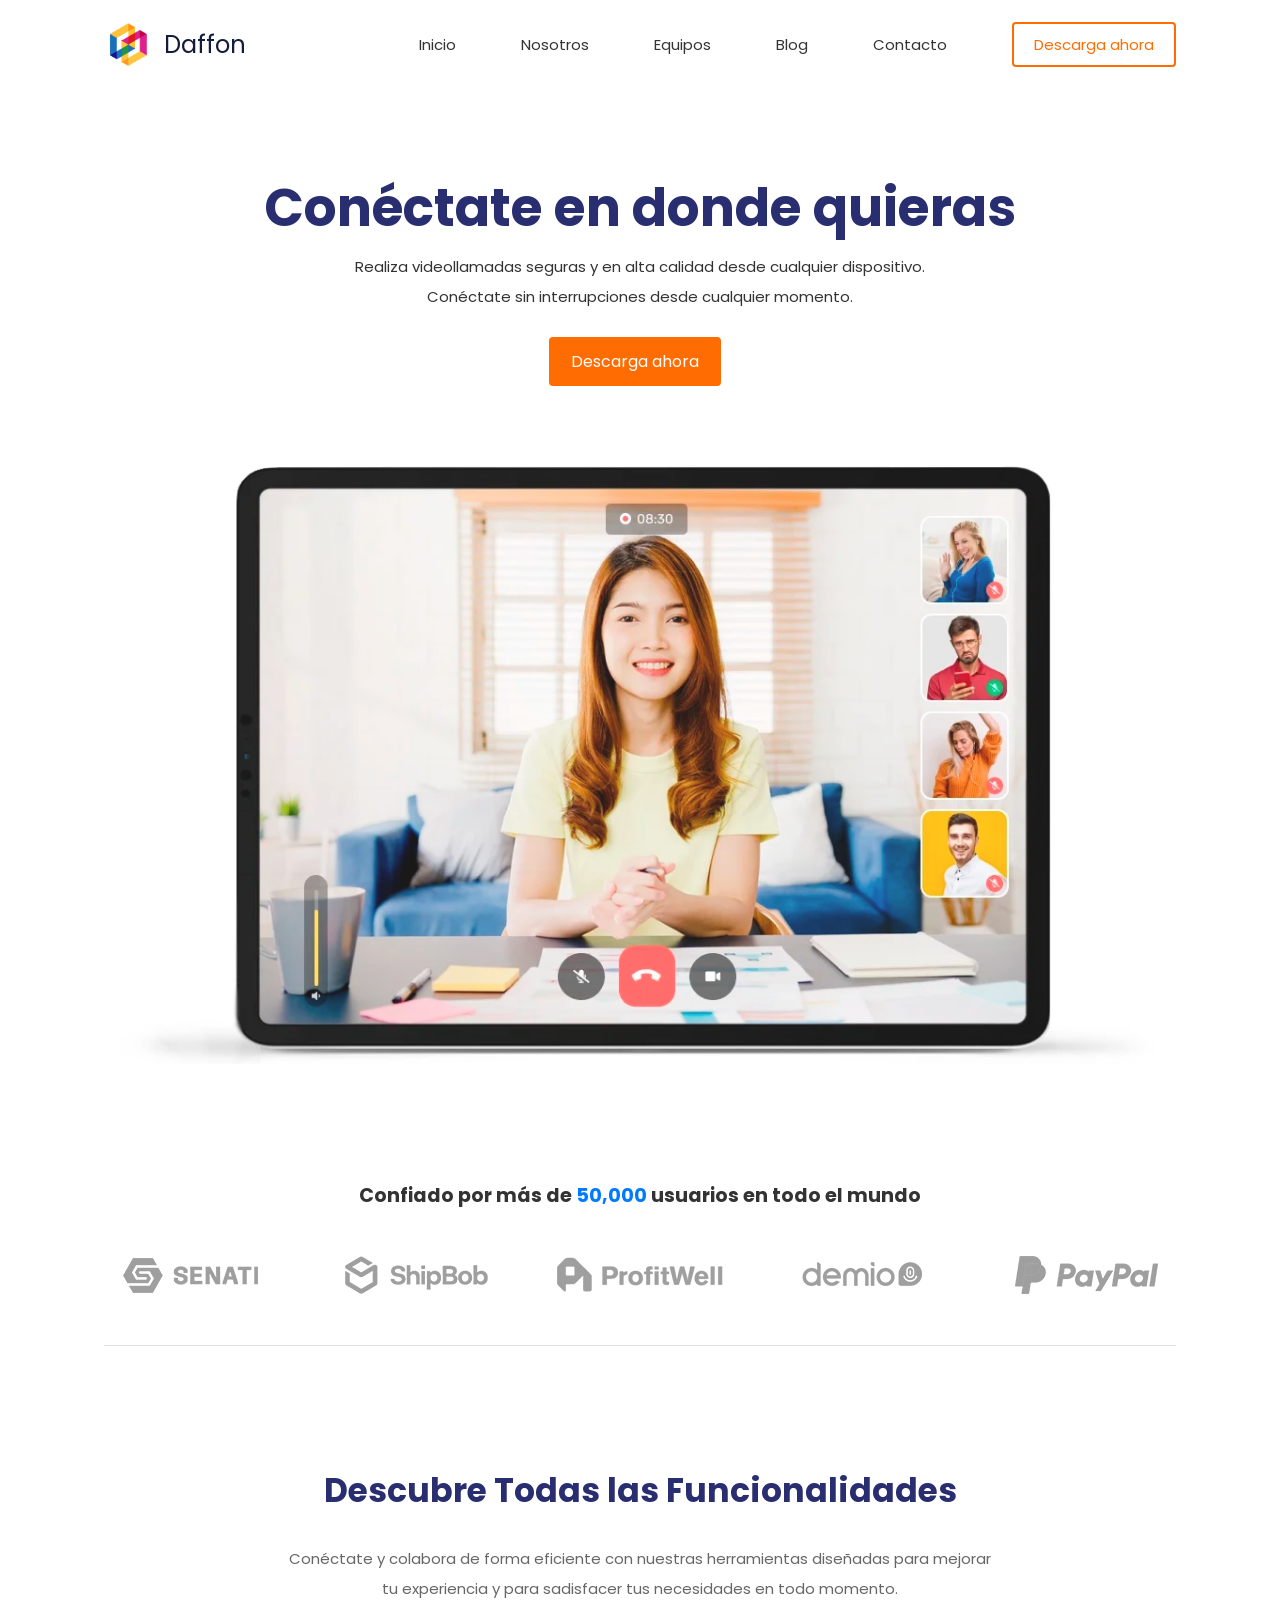
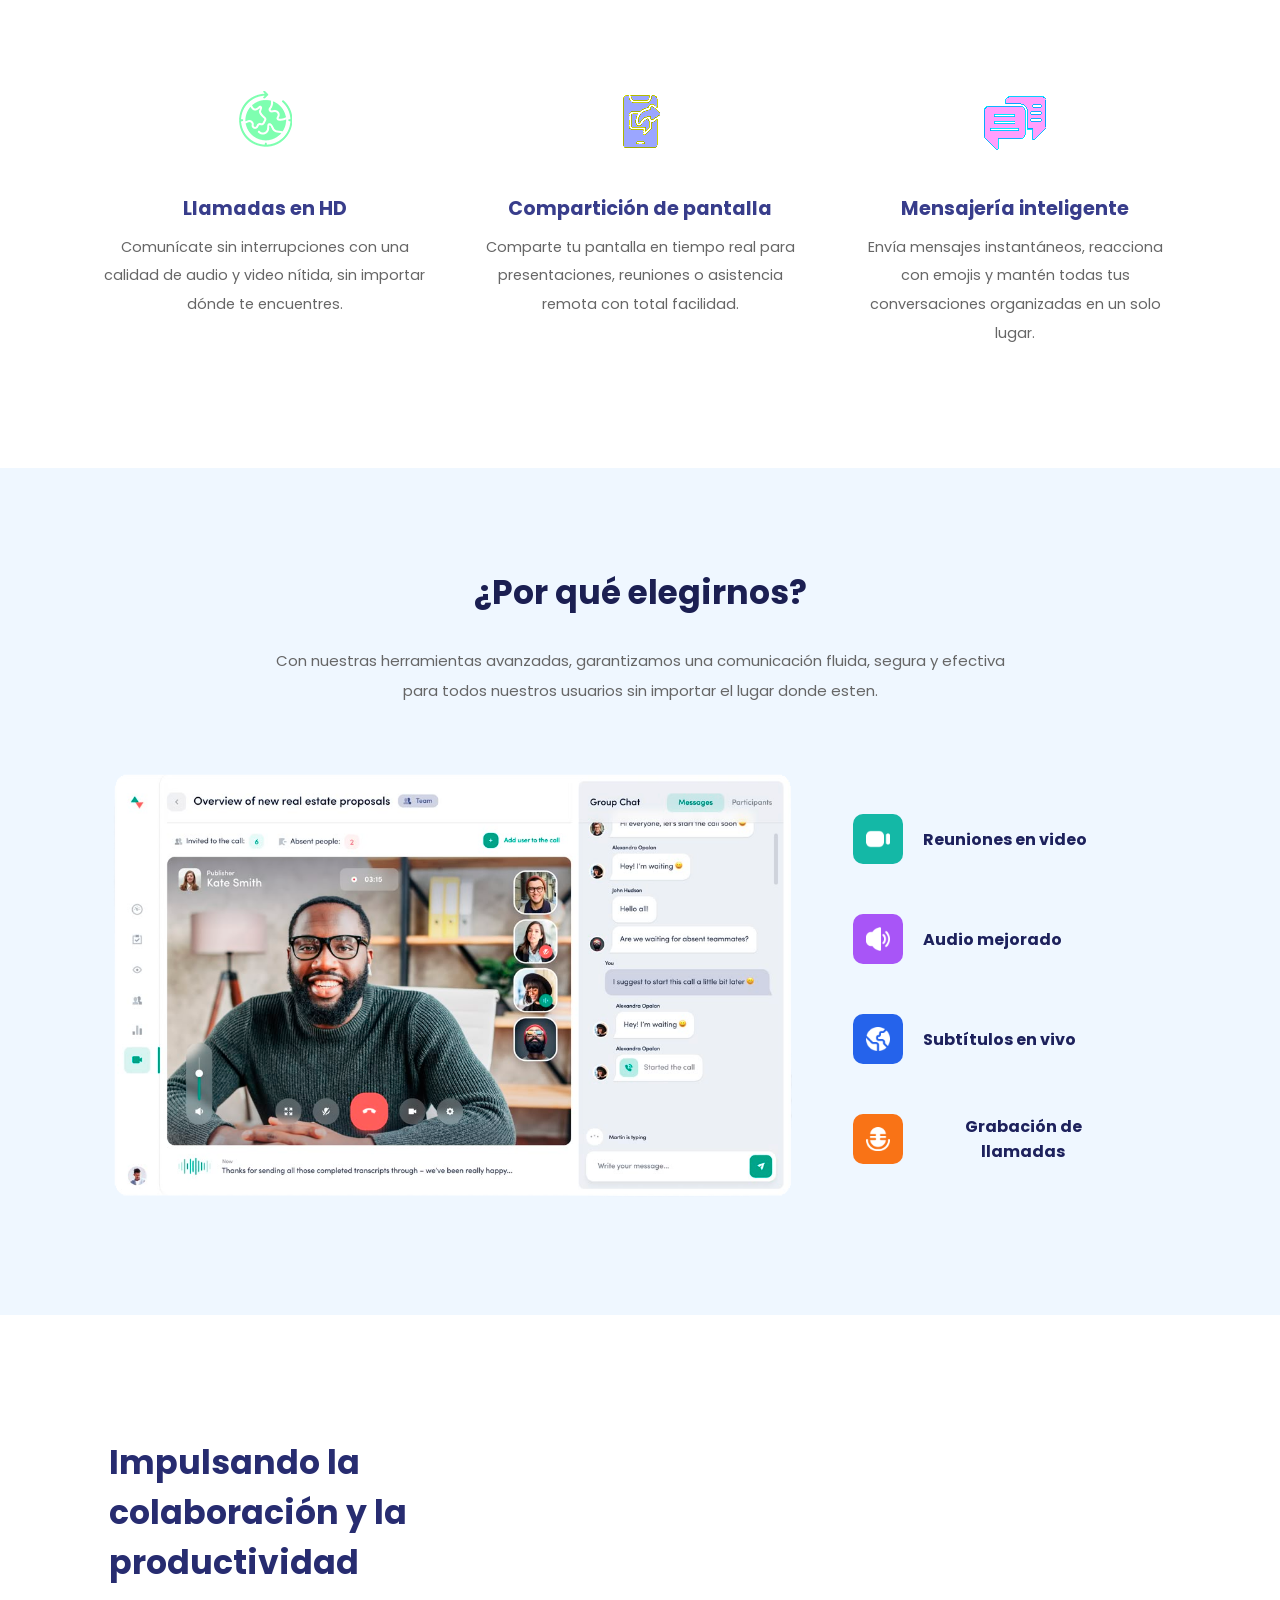
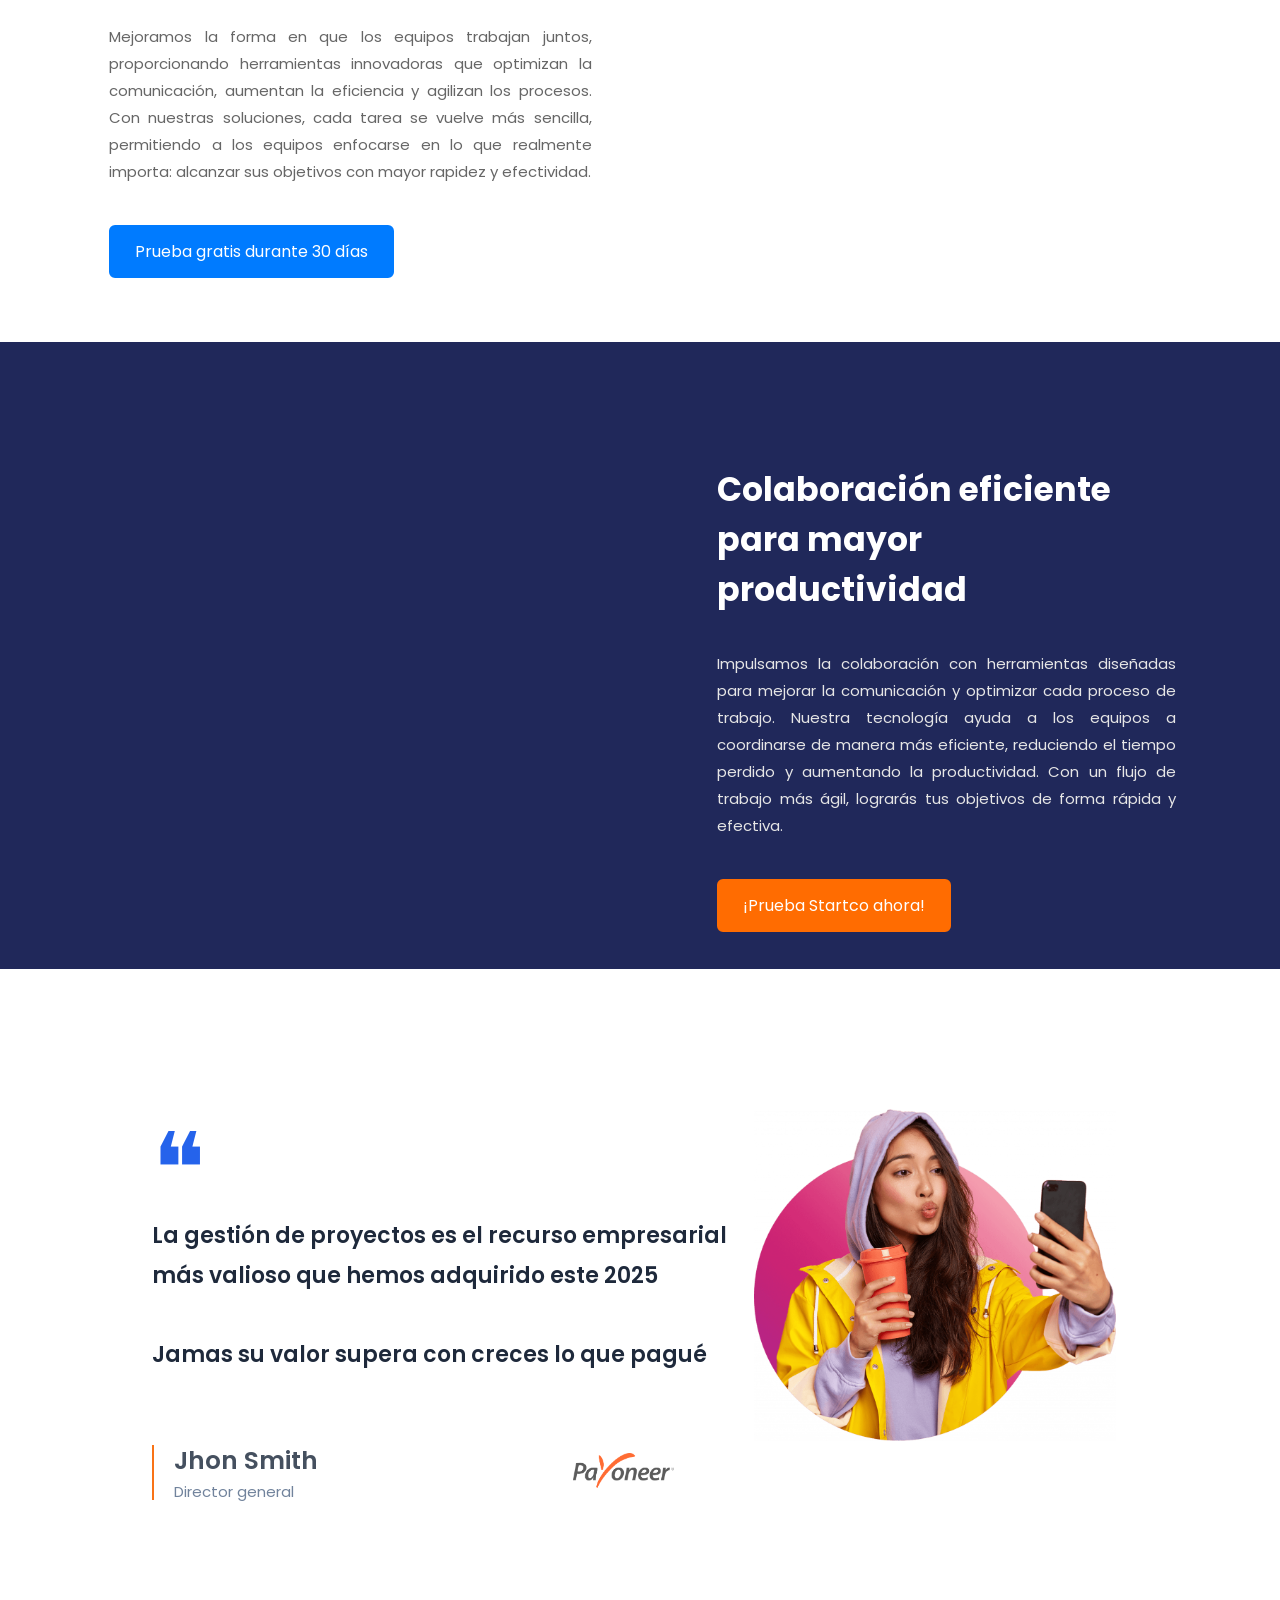
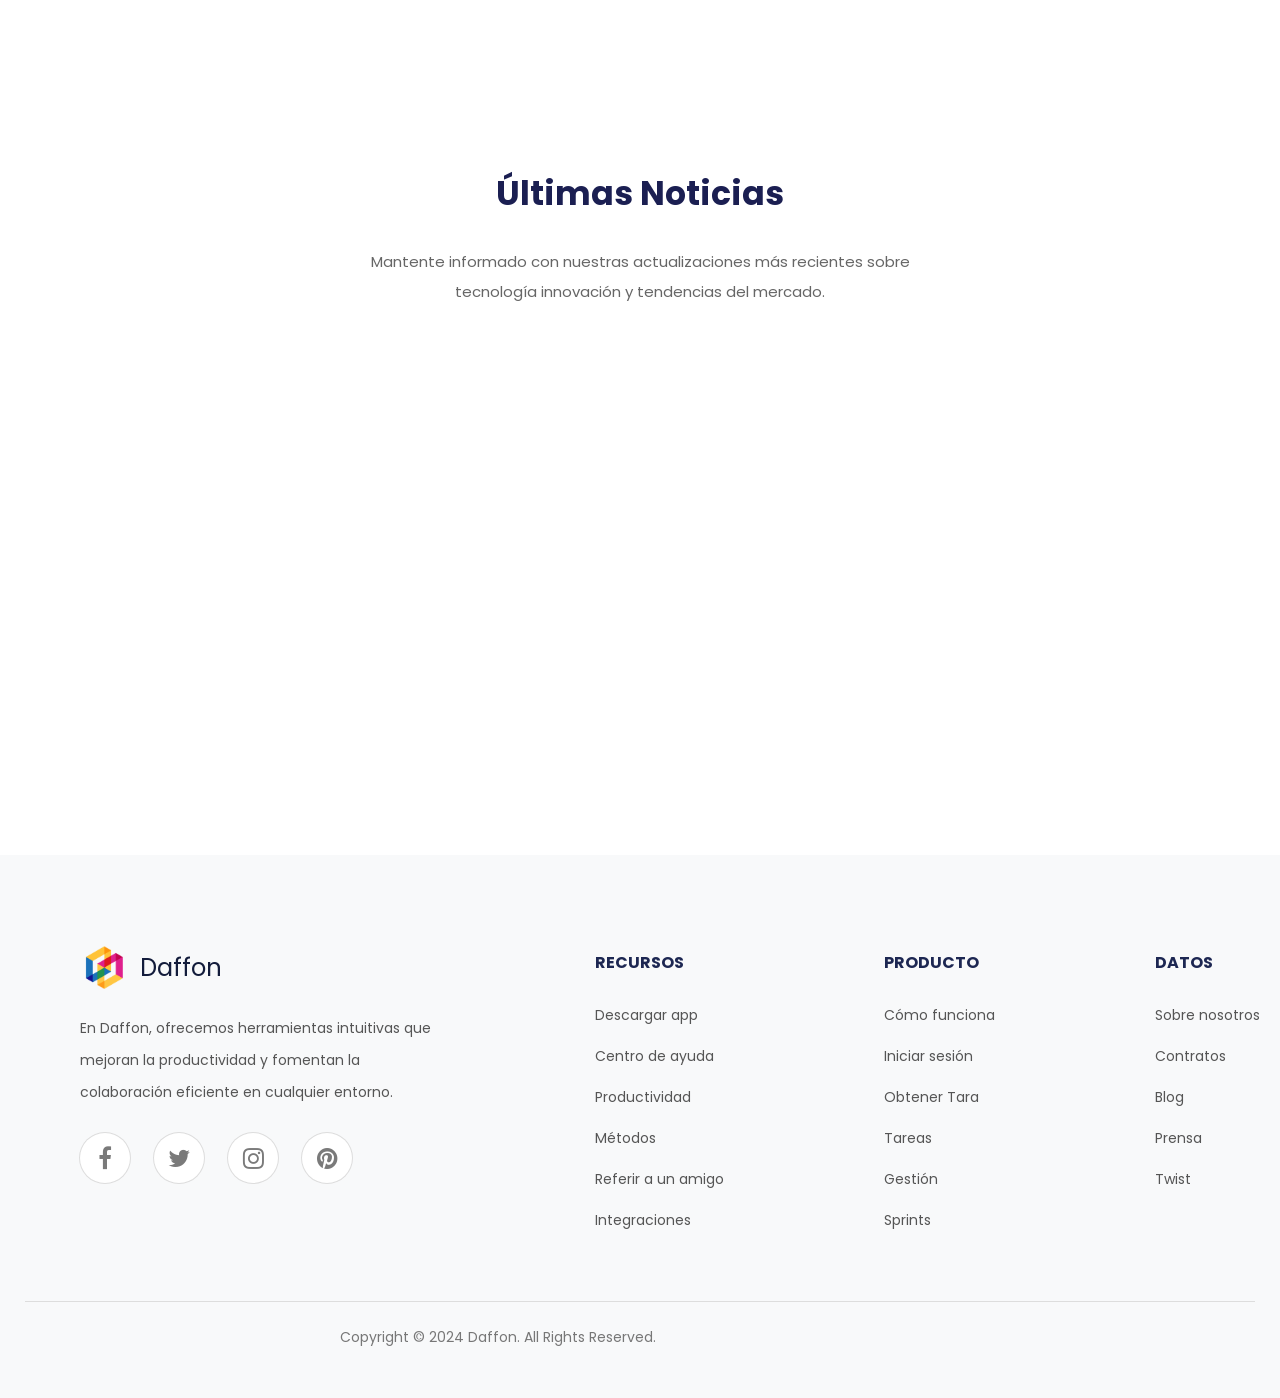
==== commit 8c4cb787: "chore(aos): Animacion mas Fluida" ====
--- a/index.html
+++ b/index.html
@@ -14,39 +14,41 @@
 <body>
   <header>
     <nav>
-      <div class="logo" data-aos="zoom-in" data-aos-duration="1100" data-aos-delay="300">
+      <div class="logo" data-aos="zoom-in" data-aos-duration="600" data-aos-delay="300">
         <img src="img/logo.png" alt="Logo" class="logo-img">
         Daffon
       </div>
       <div class="nav-container">
         <ul class="nav-links">
-          <li data-aos="fade-up" data-aos-duration="1000" data-aos-delay="500"><a href="#">Inicio</a></li>
-          <li data-aos="fade-up" data-aos-duration="1000" data-aos-delay="600"><a href="#">Nosotros</a></li>
-          <li data-aos="fade-up" data-aos-duration="1000" data-aos-delay="700"><a href="#">Equipos</a></li>
-          <li data-aos="fade-up" data-aos-duration="1000" data-aos-delay="800"><a href="#">Blog</a></li>
-          <li data-aos="fade-up" data-aos-duration="1000" data-aos-delay="900"><a href="#">Contacto</a></li>
+          <li data-aos="fade-up" data-aos-duration="600" data-aos-delay="100"><a href="#">Inicio</a></li>
+          <li data-aos="fade-up" data-aos-duration="600" data-aos-delay="150"><a href="#">Nosotros</a></li>
+          <li data-aos="fade-up" data-aos-duration="600" data-aos-delay="200"><a href="#">Equipos</a></li>
+          <li data-aos="fade-up" data-aos-duration="600" data-aos-delay="250"><a href="#">Blog</a></li>
+          <li data-aos="fade-up" data-aos-duration="600" data-aos-delay="300"><a href="#">Contacto</a></li>
         </ul>
-        <a href="#" class="btn-cta" data-aos="fade-left" data-aos-duration="1200" data-aos-delay="600">Descarga ahora</a>
+        <div data-aos="fade-left" data-aos-duration="600" data-aos-delay="400">
+          <a href="#" class="btn-cta">Descarga ahora</a>
+        </div>
       </div>
     </nav>
   </header>
   <section class="hero">
     <div class="hero-content">
-      <h1 data-aos="fade-right" data-aos-duration="1200" data-aos-delay="1100">Conéctate en donde quieras</h1>
-      <p data-aos="fade-left" data-aos-duration="1200" data-aos-delay="1200">
+      <h1 data-aos="fade-right" data-aos-duration="600" data-aos-delay="600">Conéctate en donde quieras</h1>
+      <p data-aos="fade-left" data-aos-duration="600" data-aos-delay="700">
         Realiza videollamadas seguras y en alta calidad desde cualquier dispositivo. <br>
         Conéctate sin interrupciones desde cualquier momento.
       </p>
-      <div class="hero-cta" data-aos="zoom-out" data-aos-duration="1200" data-aos-delay="1300">
+      <div class="hero-cta" data-aos="zoom-out" data-aos-duration="600" data-aos-delay="800">
         <a href="#" class="btn-primary">Descarga ahora</a>
       </div>
     </div>
-    <div class="hero-image" data-aos="zoom-in" data-aos-duration="1200" data-aos-delay="1400">
+    <div class="hero-image" data-aos="zoom-in" data-aos-duration="600" data-aos-delay="900">
       <img src="img/conferencia.png" alt="Ejemplo videoconferencia">
     </div>
     <div class="trusted-section">
-      <p data-aos="fade-right" data-aos-duration="1200" data-aos-delay="100">Confiado por más de <span class="highlight">50,000</span> usuarios en todo el mundo</p>
-      <div class="trusted-logos" data-aos="zoom-out" data-aos-duration="1200" data-aos-delay="300">
+      <p data-aos="fade-right" data-aos-duration="600" data-aos-delay="100">Confiado por más de <span class="highlight">50,000</span> usuarios en todo el mundo</p>
+      <div class="trusted-logos" data-aos="zoom-out" data-aos-duration="600" data-aos-delay="200">
           <img src="img/parner4.png" alt="Senati">
           <img src="img/parner3.png" alt="ShipBob">
           <img src="img/parner1.png" alt="ProfitWell">
@@ -56,22 +58,22 @@
     </div>
   </section>
   <section class="features-section">
-    <h2 data-aos="fade-down" data-aos-duration="1200" data-aos-delay="300">Descubre <strong>Todas las Funcionalidades</strong></h2>
-    <p data-aos="fade-left" data-aos-duration="1200" data-aos-delay="500">Conéctate y colabora de forma eficiente con nuestras herramientas diseñadas para mejorar <br>
+    <h2 data-aos="fade-down" data-aos-duration="600" data-aos-delay="100">Descubre <strong>Todas las Funcionalidades</strong></h2>
+    <p data-aos="fade-left" data-aos-duration="600" data-aos-delay="200">Conéctate y colabora de forma eficiente con nuestras herramientas diseñadas para mejorar <br>
        tu experiencia y para sadisfacer tus necesidades en todo momento. 
     </p>
-    <div class="features-container">
-      <div class="feature" data-aos="zoom-out-right" data-aos-duration="1200" data-aos-delay="700">
+    <div class="features-container" data-aos="zoom-out" data-aos-duration="600" data-aos-delay="300">
+      <div class="feature">
         <img src="img/servicio3.png" alt="A">
         <h3>Llamadas en HD</h3>
         <p>Comunícate sin interrupciones con una calidad de audio y video nítida, sin importar dónde te encuentres.</p>
       </div>
-      <div class="feature" data-aos="zoom-in" data-aos-duration="1200" data-aos-delay="700">
+      <div class="feature">
         <img src="img/servicio2.png" alt="B">
         <h3>Compartición de pantalla</h3>
         <p>Comparte tu pantalla en tiempo real para presentaciones, reuniones o asistencia remota con total facilidad.</p>
       </div>
-      <div class="feature" data-aos="zoom-out-left" data-aos-duration="1200" data-aos-delay="700">
+      <div class="feature">
         <img src="img/servicio1.png" alt="C">
         <h3>Mensajería inteligente</h3>
         <p>Envía mensajes instantáneos, reacciona con emojis y mantén todas tus conversaciones organizadas en un solo lugar.</p>
@@ -80,18 +82,18 @@
   </section>
   <section class="why-choose-us10">
     <section class="why-choose-us1">
-      <h2 data-aos="fade-down" data-aos-duration="1200" data-aos-delay="300">¿Por qué elegirnos?</h2>
-      <p data-aos="fade-right" data-aos-duration="1200" data-aos-delay="400">Con nuestras herramientas avanzadas, garantizamos una comunicación fluida, segura y efectiva <br>
+      <h2 data-aos="fade-down" data-aos-duration="600" data-aos-delay="100">¿Por qué elegirnos?</h2>
+      <p data-aos="fade-right" data-aos-duration="600" data-aos-delay="200">Con nuestras herramientas avanzadas, garantizamos una comunicación fluida, segura y efectiva <br>
         para todos nuestros usuarios sin importar el lugar donde esten.
       </p>
       <div class="content1">
         <div class="features2">
-          <div class="image-container1" data-aos="zoom-out-right" data-aos-duration="1200" data-aos-delay="500">
+          <div class="image-container1" data-aos="zoom-out-right" data-aos-duration="600" data-aos-delay="300">
             <img src="img/fotito.png" alt="Videollamada en curso">
           </div>
         </div>
         <div class="features1">
-          <div class="feature1" onclick="toggleFeature(this)" data-aos="fade-left" data-aos-duration="1200" data-aos-delay="600">
+          <div class="feature1" onclick="toggleFeature(this)" data-aos="fade-left" data-aos-duration="600" data-aos-delay="400">
             <div class="titulo">
               <div class="icon1" style="background-color: #14b8a6;">
                 <img src="img/video-camara-alt.png" alt="Reuniones en video">
@@ -102,7 +104,7 @@
               <p class="hidden">Realiza videollamadas en alta calidad con estabilidad y seguridad garantizadas.</p>
             </div>
           </div>
-          <div class="feature1" onclick="toggleFeature(this)" data-aos="fade-left" data-aos-duration="1200" data-aos-delay="700">
+          <div class="feature1" onclick="toggleFeature(this)" data-aos="fade-left" data-aos-duration="600" data-aos-delay="450">
             <div class="titulo">
               <div class="icon1" style="background-color: #a855f7;">
                 <img src="img/volumen.png" alt="Reuniones en video">
@@ -113,7 +115,7 @@
               <p class="hidden">Disfruta de un sonido nítido y sin nada de interrupciones en todas tus llamadas.</p>
             </div>
           </div>
-          <div class="feature1" onclick="toggleFeature(this)" data-aos="fade-left" data-aos-duration="1200" data-aos-delay="800">
+          <div class="feature1" onclick="toggleFeature(this)" data-aos="fade-left" data-aos-duration="600" data-aos-delay="500">
             <div class="titulo">
               <div class="icon1" style="background-color: #2563eb;">
                 <img src="img/mundo.png" alt="Reuniones en video">
@@ -124,7 +126,7 @@
               <p class="hidden">Sigue cada conversación con transcripción automática en tiempo real.</p>
             </div>
           </div>
-          <div class="feature1" onclick="toggleFeature(this)" data-aos="fade-left" data-aos-duration="1200" data-aos-delay="900">
+          <div class="feature1" onclick="toggleFeature(this)" data-aos="fade-left" data-aos-duration="600" data-aos-delay="550">
             <div class="titulo">
               <div class="icon1" style="background-color: #f97316;">
                 <img src="img/microfono.png" alt="Reuniones en video">
@@ -141,41 +143,45 @@
   </section>
   <section class="productivity-section2">
     <div class="text-content2">
-        <h2 data-aos="fade-down" data-aos-duration="1200" data-aos-delay="300">Impulsando la colaboración y la productividad</h2>
-        <p data-aos="fade-right" data-aos-duration="1200" data-aos-delay="450">
+        <h2 data-aos="fade-down" data-aos-duration="600" data-aos-delay="100">Impulsando la colaboración y la productividad</h2>
+        <p data-aos="fade-right" data-aos-duration="600" data-aos-delay="200">
           Mejoramos la forma en que los equipos trabajan juntos, proporcionando herramientas innovadoras que optimizan la comunicación, aumentan la eficiencia y agilizan los procesos. Con nuestras soluciones, cada tarea se vuelve más sencilla, permitiendo a los equipos enfocarse en lo que realmente importa: alcanzar sus objetivos con mayor rapidez y efectividad.
         </p>
-        <button class="cta-button2" data-aos="zoom-in" data-aos-duration="1200" data-aos-delay="600">Prueba gratis durante 30 días</button>
+        <div data-aos="zoom-in" data-aos-duration="600" data-aos-delay="300">
+          <button class="cta-button2">Prueba gratis durante 30 días</button>
+        </div>
     </div>
     <div class="image-content2">
-        <img src="img/estadisticas.png" alt="Productivity Growth Chart" data-aos="flip-left" data-aos-duration="1200" data-aos-delay="750">
+        <img src="img/estadisticas.png" alt="Productivity Growth Chart" data-aos="flip-left" data-aos-duration="600" data-aos-delay="400">
     </div>
   </section>
   <section class="productivity-section30">
     <section class="productivity-section3">
       <div class="image-content3">
-        <img src="img/equipo.png" alt="Productivity Growth Chart" data-aos="flip-right" data-aos-duration="1200" data-aos-delay="750">
+        <img src="img/equipo.png" alt="Productivity Growth Chart" data-aos="flip-right" data-aos-duration="600" data-aos-delay="400">
       </div>
 
       <div class="text-content3">
-          <h2 data-aos="fade-down" data-aos-duration="1200" data-aos-delay="300">Colaboración eficiente para mayor productividad</h2>
-          <p data-aos="fade-left" data-aos-duration="1200" data-aos-delay="450">
+          <h2 data-aos="fade-down" data-aos-duration="600" data-aos-delay="100">Colaboración eficiente para mayor productividad</h2>
+          <p data-aos="fade-left" data-aos-duration="600" data-aos-delay="200">
             Impulsamos la colaboración con herramientas diseñadas para mejorar la comunicación y optimizar cada proceso de trabajo. Nuestra tecnología ayuda a los equipos a coordinarse de manera más eficiente, reduciendo el tiempo perdido y aumentando la productividad. Con un flujo de trabajo más ágil, lograrás tus objetivos de forma rápida y efectiva.
           </p>
-          <button class="cta-button3" data-aos="zoom-in" data-aos-duration="1200" data-aos-delay="600"> ¡Prueba Startco ahora! </button>
+          <div data-aos="zoom-in" data-aos-duration="600" data-aos-delay="300">
+            <button class="cta-button3"> ¡Prueba Startco ahora! </button>
+          </div>
       </div>
     </section>
   </section>
   <section class="testimonial">
     <div class="testimonial-content">
-        <div class="quote" data-aos="fade-down" data-aos-duration="1200" data-aos-delay="300">
+        <div class="quote" data-aos="fade-down" data-aos-duration="600" data-aos-delay="100">
             <span class="quote-icon">❝</span>
             <p>
               La gestión de proyectos es el recurso empresarial más valioso que hemos adquirido este 2025 <br> <br>
               Jamas su valor supera con creces lo que pagué
             </p>
         </div>
-        <div class="testimonial-info" data-aos="fade-right" data-aos-duration="1200" data-aos-delay="450">
+        <div class="testimonial-info" data-aos="fade-right" data-aos-duration="600" data-aos-delay="200">
             <div class="author">
                 <h4>Jhon Smith</h4>
                 <p>Director general</p>
@@ -187,19 +193,19 @@
     </div>
     <div class="testimonial-image">
         <div class="image-container4">
-            <img src="img/camara.png" alt="Testimonial" data-aos="zoom-in" data-aos-duration="1200" data-aos-delay="600">
+            <img src="img/camara.png" alt="Testimonial" data-aos="zoom-in" data-aos-duration="600" data-aos-delay="300">
         </div>
     </div>
   </section>
   <section class="news-section">
-    <h2 class="news-title" data-aos="fade-down" data-aos-duration="1200" data-aos-delay="300">Últimas Noticias</h2>
-    <p class="news-description" data-aos="fade-right" data-aos-duration="1200" data-aos-delay="450">
+    <h2 class="news-title" data-aos="fade-down" data-aos-duration="600" data-aos-delay="100">Últimas Noticias</h2>
+    <p class="news-description" data-aos="fade-right" data-aos-duration="600" data-aos-delay="200">
         Mantente informado con nuestras actualizaciones más recientes sobre <br>
         tecnología innovación y tendencias del mercado.
     </p>
 
     <div class="news-container">
-        <div class="news-card" data-aos="flip-down" data-aos-duration="1200" data-aos-delay="600">
+        <div class="news-card" data-aos="flip-down" data-aos-duration="600" data-aos-delay="300">
             <img src="img/carta1.png" alt="Noticia 1" class="news-image">
             <div class="news-content">
                 <h3>Actualización en la Experiencia de Página de Google</h3>
@@ -214,7 +220,7 @@
             </div>
         </div>
 
-        <div class="news-card" data-aos="flip-up" data-aos-duration="1200" data-aos-delay="750">
+        <div class="news-card" data-aos="flip-up" data-aos-duration="600" data-aos-delay="400">
             <img src="img/carta2.png" alt="Noticia 2" class="news-image">
             <div class="news-content">
                 <h3>Inteligencia Artificial es el Futuro del Trabajo</h3>
@@ -229,7 +235,7 @@
             </div>
         </div>
 
-        <div class="news-card" data-aos="flip-down" data-aos-duration="1200" data-aos-delay="900">
+        <div class="news-card" data-aos="flip-down" data-aos-duration="600" data-aos-delay="500">
             <img src="img/carta3.png" alt="Noticia 3" class="news-image">
             <div class="news-content">
                 <h3>El Auge del Trabajo Remoto en pleno año 2025</h3>
@@ -248,12 +254,12 @@
   <footer class="footer">
       <div class="footer-container">
           <div class="footer-brand">
-              <div class="footer-logo" data-aos="fade-left" data-aos-duration="1200" data-aos-delay="300">
+              <div class="footer-logo" data-aos="fade-left" data-aos-duration="600" data-aos-delay="100">
                   <img src="img/logo.png" alt="Logo Icono">
                   <span>Daffon</span>
               </div>
-              <p data-aos="fade-right" data-aos-duration="1200" data-aos-delay="450">En Daffon, ofrecemos herramientas intuitivas que mejoran la productividad y fomentan la colaboración eficiente en cualquier entorno.</p>
-              <div class="footer-socials" data-aos="zoom-in" data-aos-duration="1200" data-aos-delay="600">
+              <p data-aos="fade-right" data-aos-duration="600" data-aos-delay="200">En Daffon, ofrecemos herramientas intuitivas que mejoran la productividad y fomentan la colaboración eficiente en cualquier entorno.</p>
+              <div class="footer-socials" data-aos="zoom-in" data-aos-duration="600" data-aos-delay="300">
                 <ul class="icon-effect icon-effect-1a">
                   <li><a href="#" class="icon"><i class="fa fa-facebook"></i></a></li>
                   <li><a href="#" class="icon"><i class="fa fa-twitter"></i></a></li>
@@ -264,30 +270,30 @@
           </div>
           <div class="footer-links">
               <div class="footer-column">
-                  <h3 data-aos="fade-down" data-aos-duration="1200" data-aos-delay="600">RECURSOS</h3>
-                  <a href="#" data-aos="fade-right" data-aos-duration="1200" data-aos-delay="700">Descargar app</a>
-                  <a href="#" data-aos="fade-right" data-aos-duration="1200" data-aos-delay="800">Centro de ayuda</a>
-                  <a href="#" data-aos="fade-right" data-aos-duration="1200" data-aos-delay="900">Productividad</a>
-                  <a href="#" data-aos="fade-right" data-aos-duration="1200" data-aos-delay="1100">Métodos</a>
-                  <a href="#" data-aos="fade-right" data-aos-duration="1200" data-aos-delay="1200">Referir a un amigo</a>
-                  <a href="#" data-aos="fade-right" data-aos-duration="1200" data-aos-delay="1300">Integraciones</a>
+                  <h3 data-aos="fade-down" data-aos-duration="600" data-aos-delay="300">RECURSOS</h3>
+                  <a href="#" data-aos="fade-right" data-aos-duration="600" data-aos-delay="400">Descargar app</a>
+                  <a href="#" data-aos="fade-right" data-aos-duration="600" data-aos-delay="450">Centro de ayuda</a>
+                  <a href="#" data-aos="fade-right" data-aos-duration="600" data-aos-delay="500">Productividad</a>
+                  <a href="#" data-aos="fade-right" data-aos-duration="600" data-aos-delay="550">Métodos</a>
+                  <a href="#" data-aos="fade-right" data-aos-duration="600" data-aos-delay="600">Referir a un amigo</a>
+                  <a href="#" data-aos="fade-right" data-aos-duration="600" data-aos-delay="650">Integraciones</a>
               </div>
               <div class="footer-column">
-                  <h3 data-aos="fade-down" data-aos-duration="1200" data-aos-delay="750">PRODUCTO</h3>
-                  <a href="#" data-aos="fade-right" data-aos-duration="1200" data-aos-delay="850">Cómo funciona</a>
-                  <a href="#" data-aos="fade-right" data-aos-duration="1200" data-aos-delay="1000">Iniciar sesión</a>
-                  <a href="#" data-aos="fade-right" data-aos-duration="1200" data-aos-delay="1150">Obtener Tara</a>
-                  <a href="#" data-aos="fade-right" data-aos-duration="1200" data-aos-delay="1300">Tareas</a>
-                  <a href="#" data-aos="fade-right" data-aos-duration="1200" data-aos-delay="1450">Gestión</a>
-                  <a href="#" data-aos="fade-right" data-aos-duration="1200" data-aos-delay="1600">Sprints</a>
+                  <h3 data-aos="fade-down" data-aos-duration="600" data-aos-delay="400">PRODUCTO</h3>
+                  <a href="#" data-aos="fade-right" data-aos-duration="600" data-aos-delay="500">Cómo funciona</a>
+                  <a href="#" data-aos="fade-right" data-aos-duration="600" data-aos-delay="550">Iniciar sesión</a>
+                  <a href="#" data-aos="fade-right" data-aos-duration="600" data-aos-delay="600">Obtener Tara</a>
+                  <a href="#" data-aos="fade-right" data-aos-duration="600" data-aos-delay="650">Tareas</a>
+                  <a href="#" data-aos="fade-right" data-aos-duration="600" data-aos-delay="700">Gestión</a>
+                  <a href="#" data-aos="fade-right" data-aos-duration="600" data-aos-delay="750">Sprints</a>
               </div>
               <div class="footer-column">
-                  <h3 data-aos="fade-down" data-aos-duration="1200" data-aos-delay="900">DATOS</h3>
-                  <a href="#" data-aos="fade-right" data-aos-duration="1200" data-aos-delay="1000">Sobre nosotros</a>
-                  <a href="#" data-aos="fade-right" data-aos-duration="1200" data-aos-delay="1100">Contratos</a>
-                  <a href="#" data-aos="fade-right" data-aos-duration="1200" data-aos-delay="1200">Blog</a>
-                  <a href="#" data-aos="fade-right" data-aos-duration="1200" data-aos-delay="1300">Prensa</a>
-                  <a href="#" data-aos="fade-right" data-aos-duration="1200" data-aos-delay="1400">Twist</a>
+                  <h3 data-aos="fade-down" data-aos-duration="600" data-aos-delay="500">DATOS</h3>
+                  <a href="#" data-aos="fade-right" data-aos-duration="600" data-aos-delay="600">Sobre nosotros</a>
+                  <a href="#" data-aos="fade-right" data-aos-duration="600" data-aos-delay="650">Contratos</a>
+                  <a href="#" data-aos="fade-right" data-aos-duration="600" data-aos-delay="700">Blog</a>
+                  <a href="#" data-aos="fade-right" data-aos-duration="600" data-aos-delay="750">Prensa</a>
+                  <a href="#" data-aos="fade-right" data-aos-duration="600" data-aos-delay="800">Twist</a>
               </div>
           </div>
       </div>
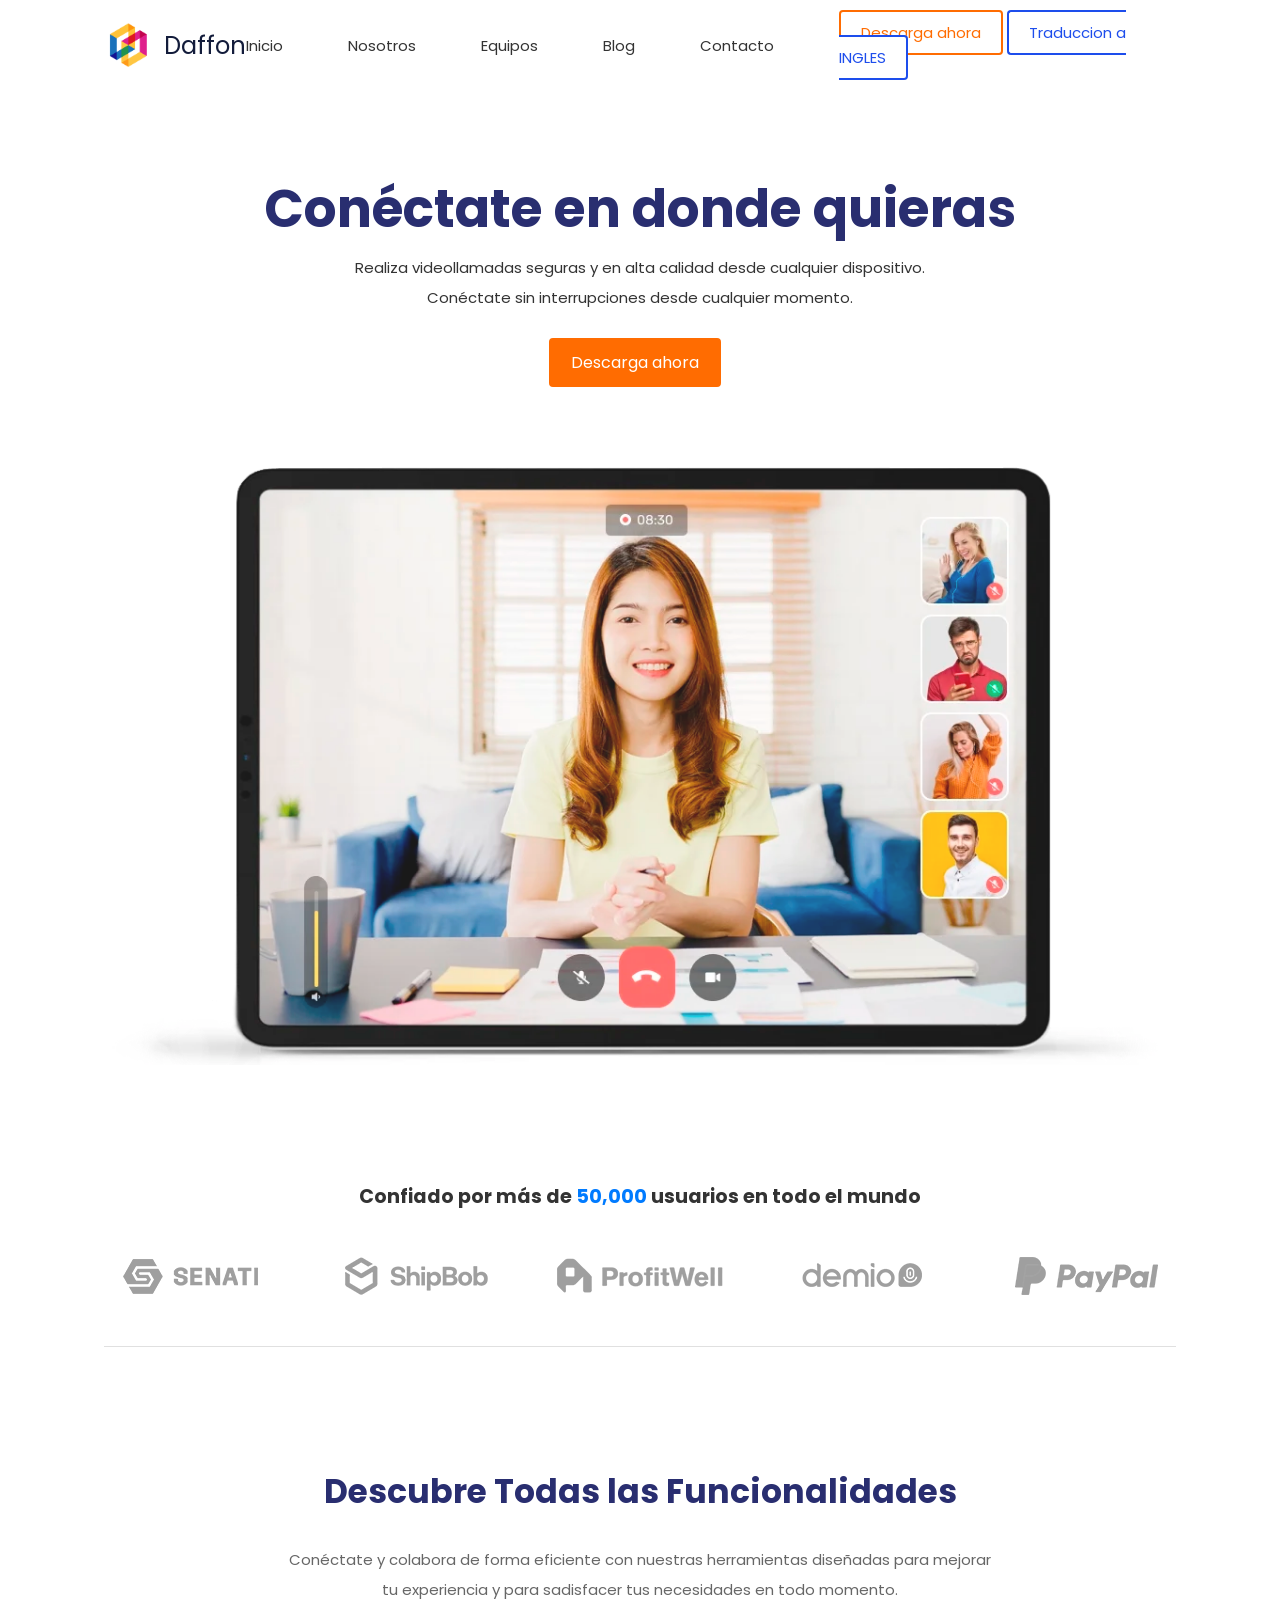
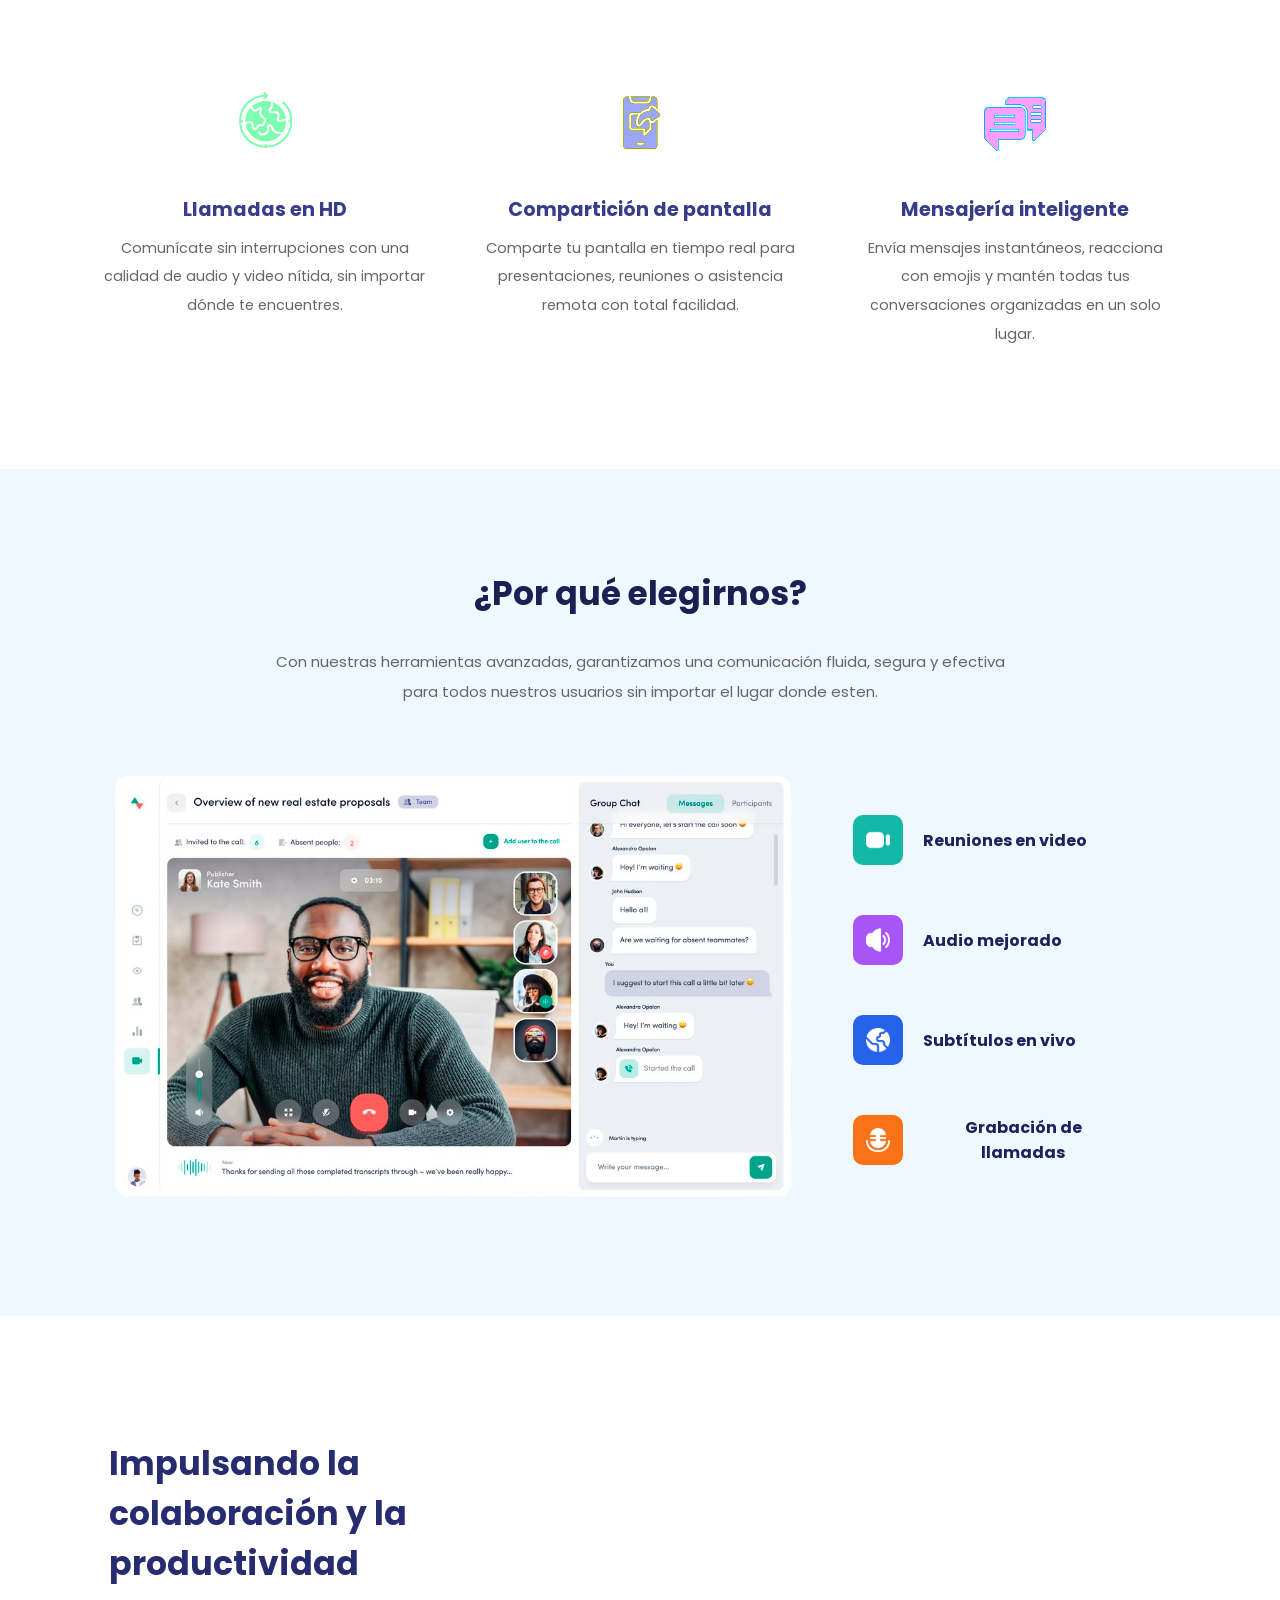
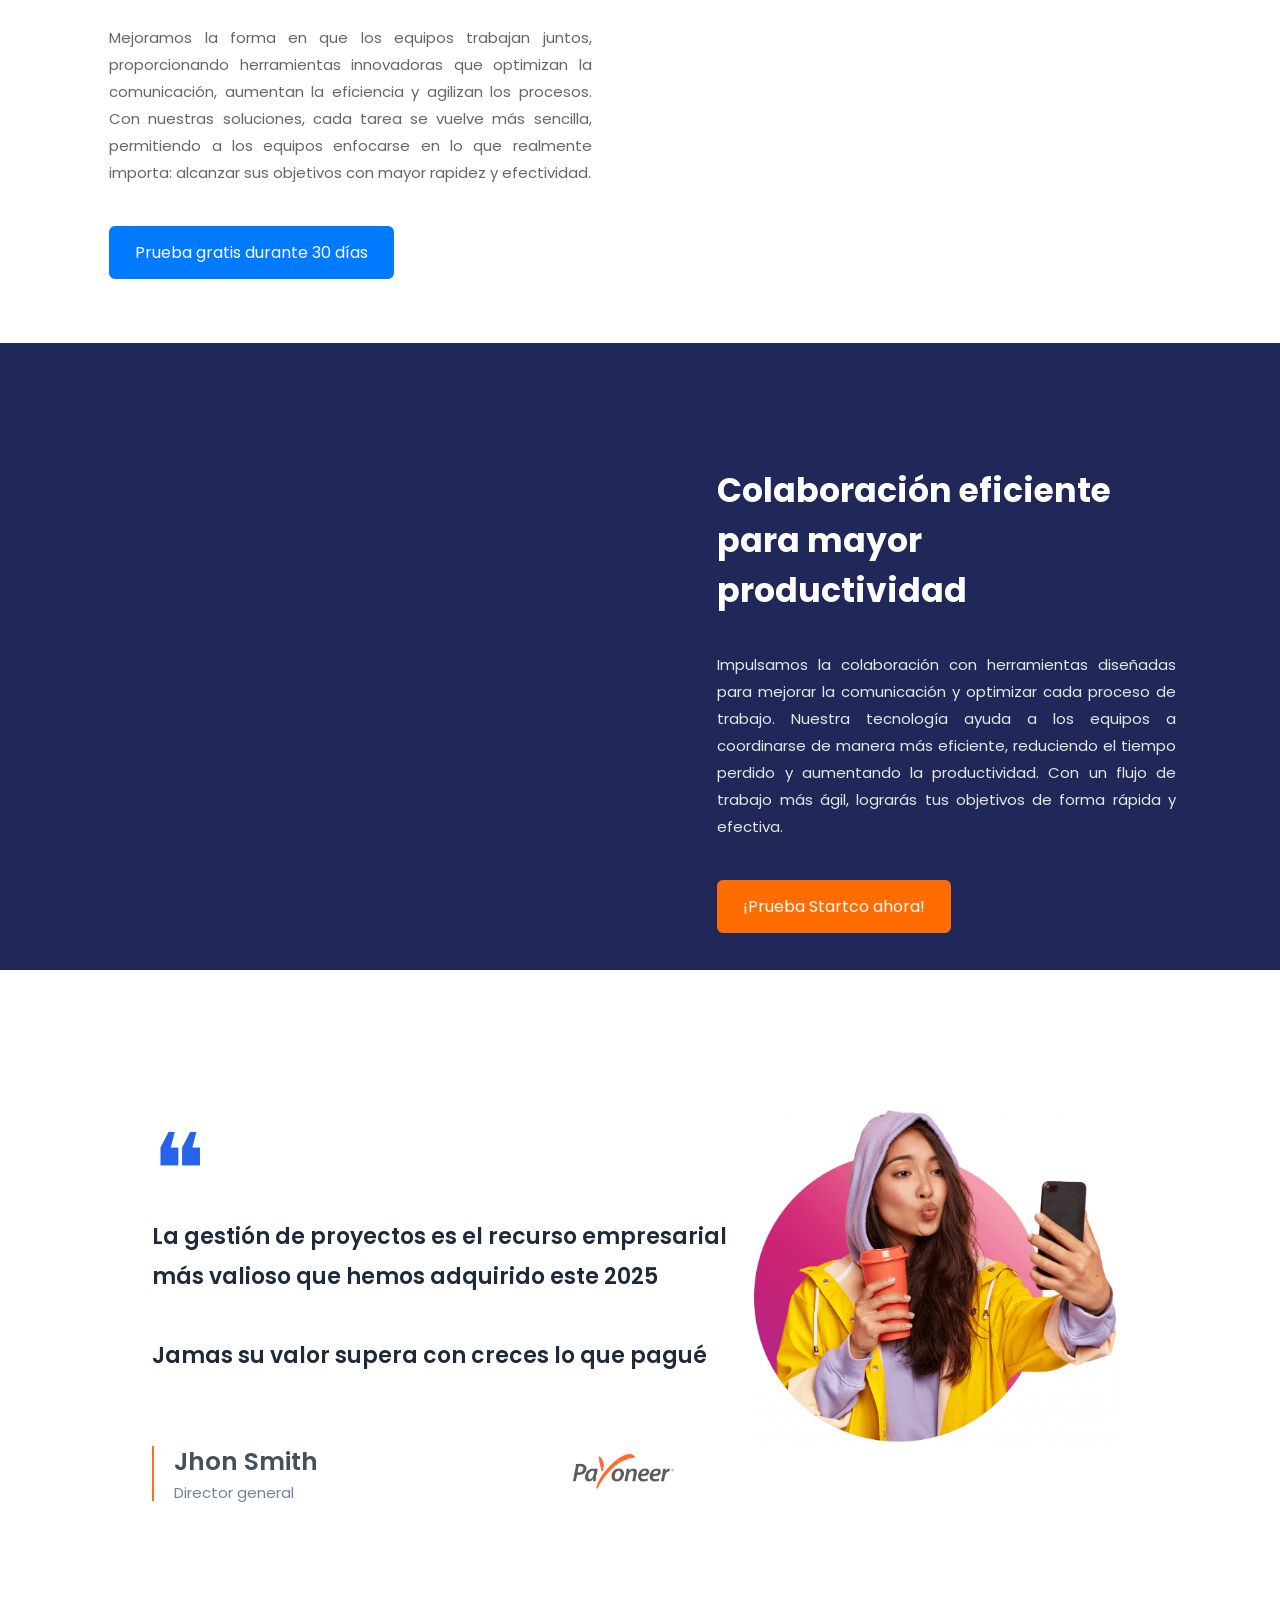
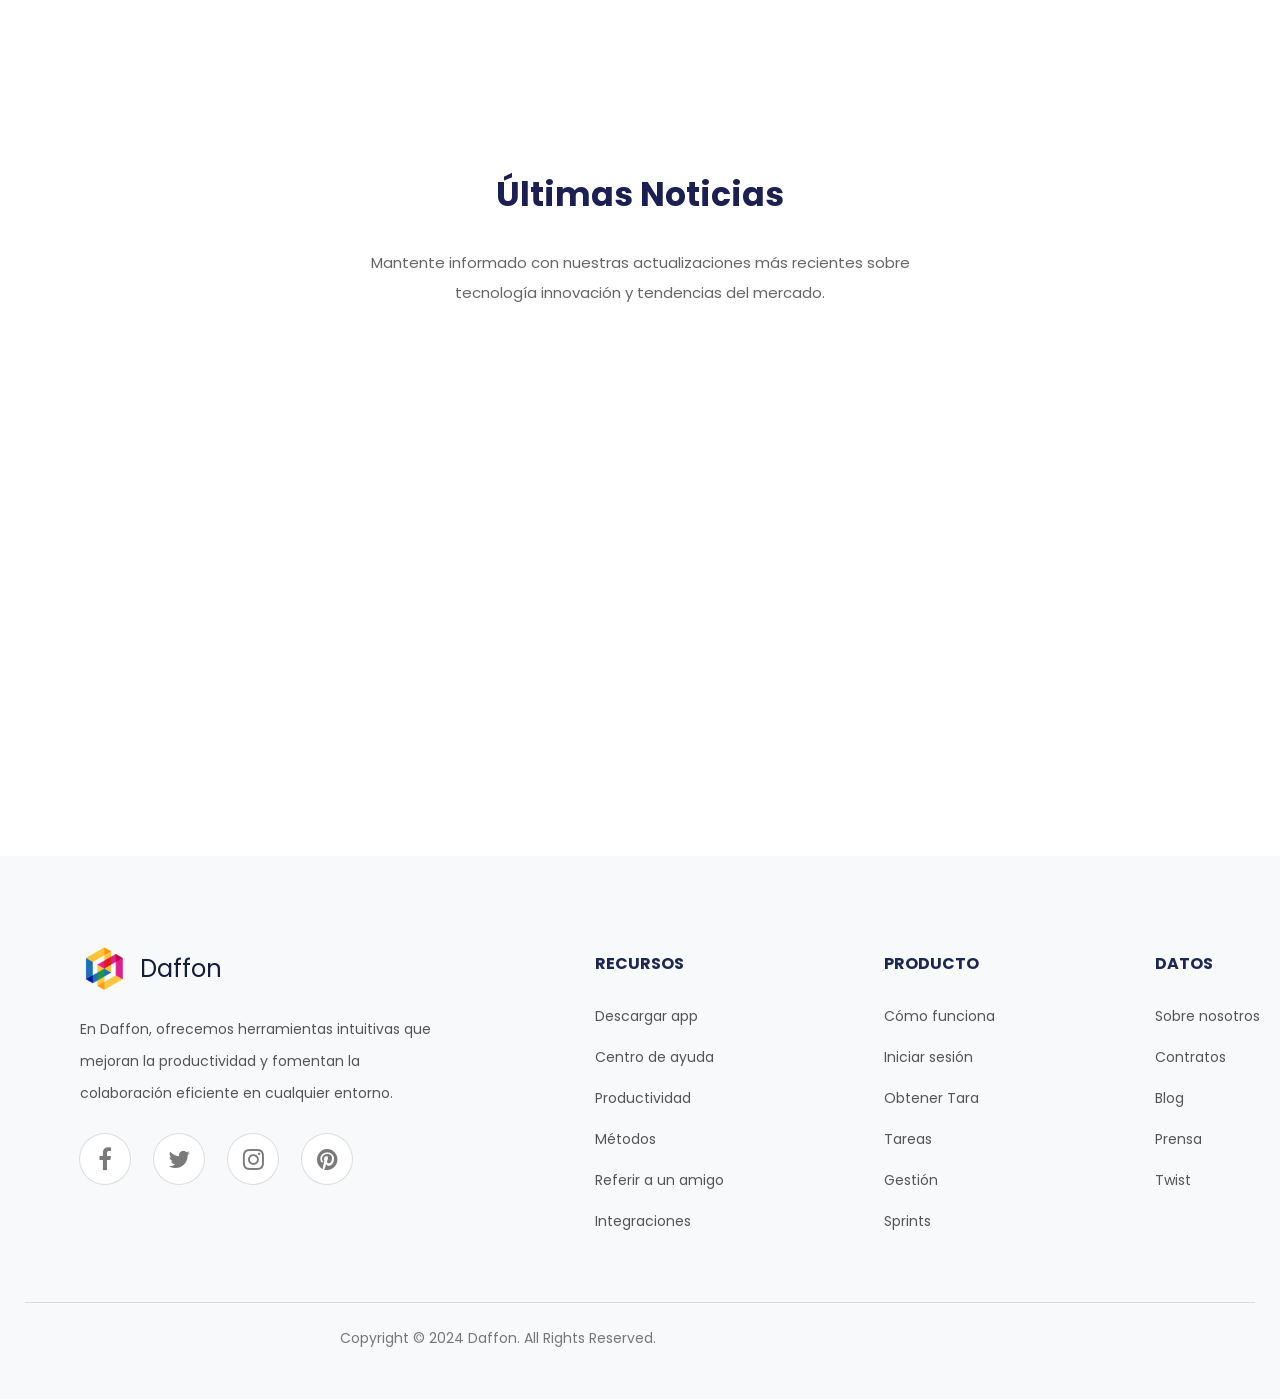
==== commit a20cc7bc: "fix(button): Nuevo boton a una futura Area Traducida a Ingles" ====
--- a/index.html
+++ b/index.html
@@ -28,6 +28,7 @@
         </ul>
         <div data-aos="fade-left" data-aos-duration="600" data-aos-delay="400">
           <a href="#" class="btn-cta">Descarga ahora</a>
+          <a href="ingles.html" class="btn-ctaa">Traduccion a INGLES</a>
         </div>
       </div>
     </nav>
--- a/css/style.css
+++ b/css/style.css
@@ -62,6 +62,20 @@
   }
   .btn-cta:hover {
     background-color: #ff6c01;
+    color: #fff;
+  }
+  .btn-ctaa {
+    font-size: 15px;
+    padding: 10px 20px;
+    text-decoration: none;
+    border-radius: 4px;
+    background-color: #fff;
+    color: #1d4dec;
+    border: 2px solid #1d4dec;
+    transition: background-color 0.3s ease;
+  }
+  .btn-ctaa:hover {
+    background-color: #1d4dec;
     color: #fff;
   }
   .hero {
